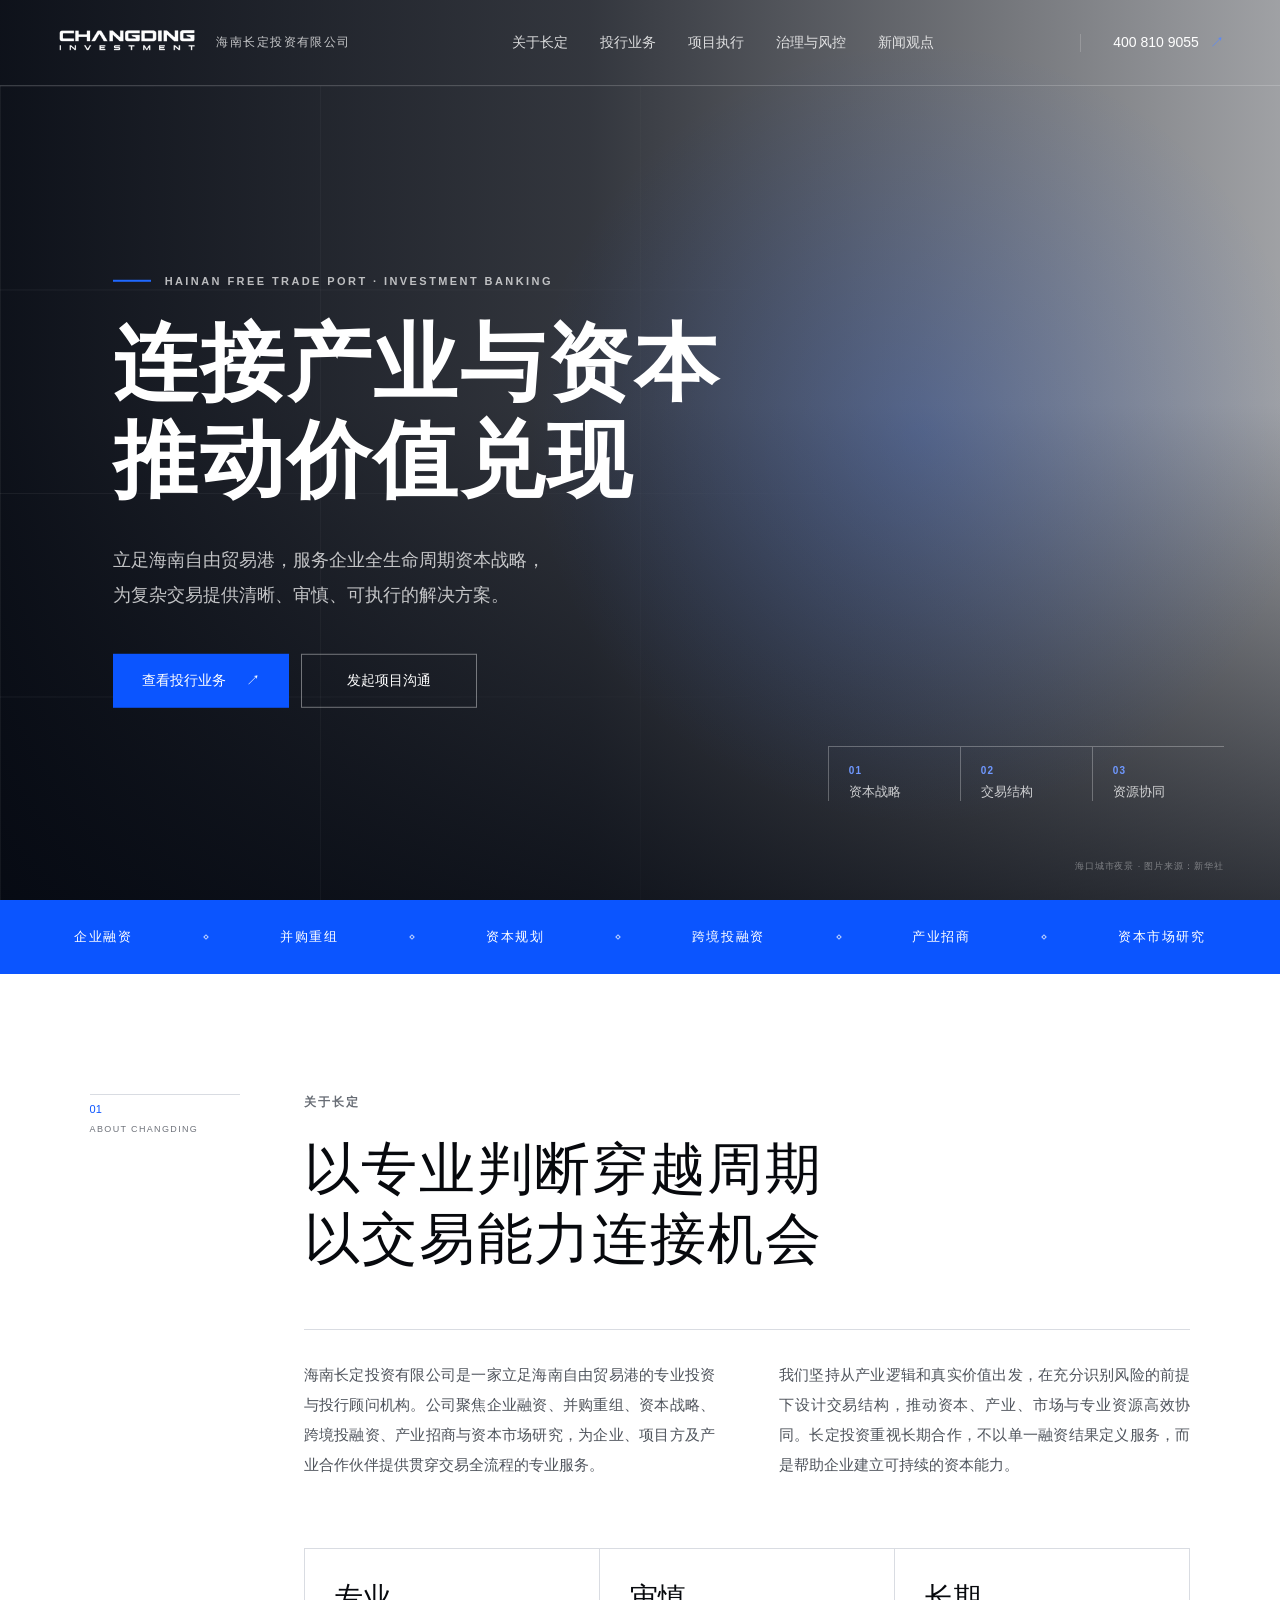
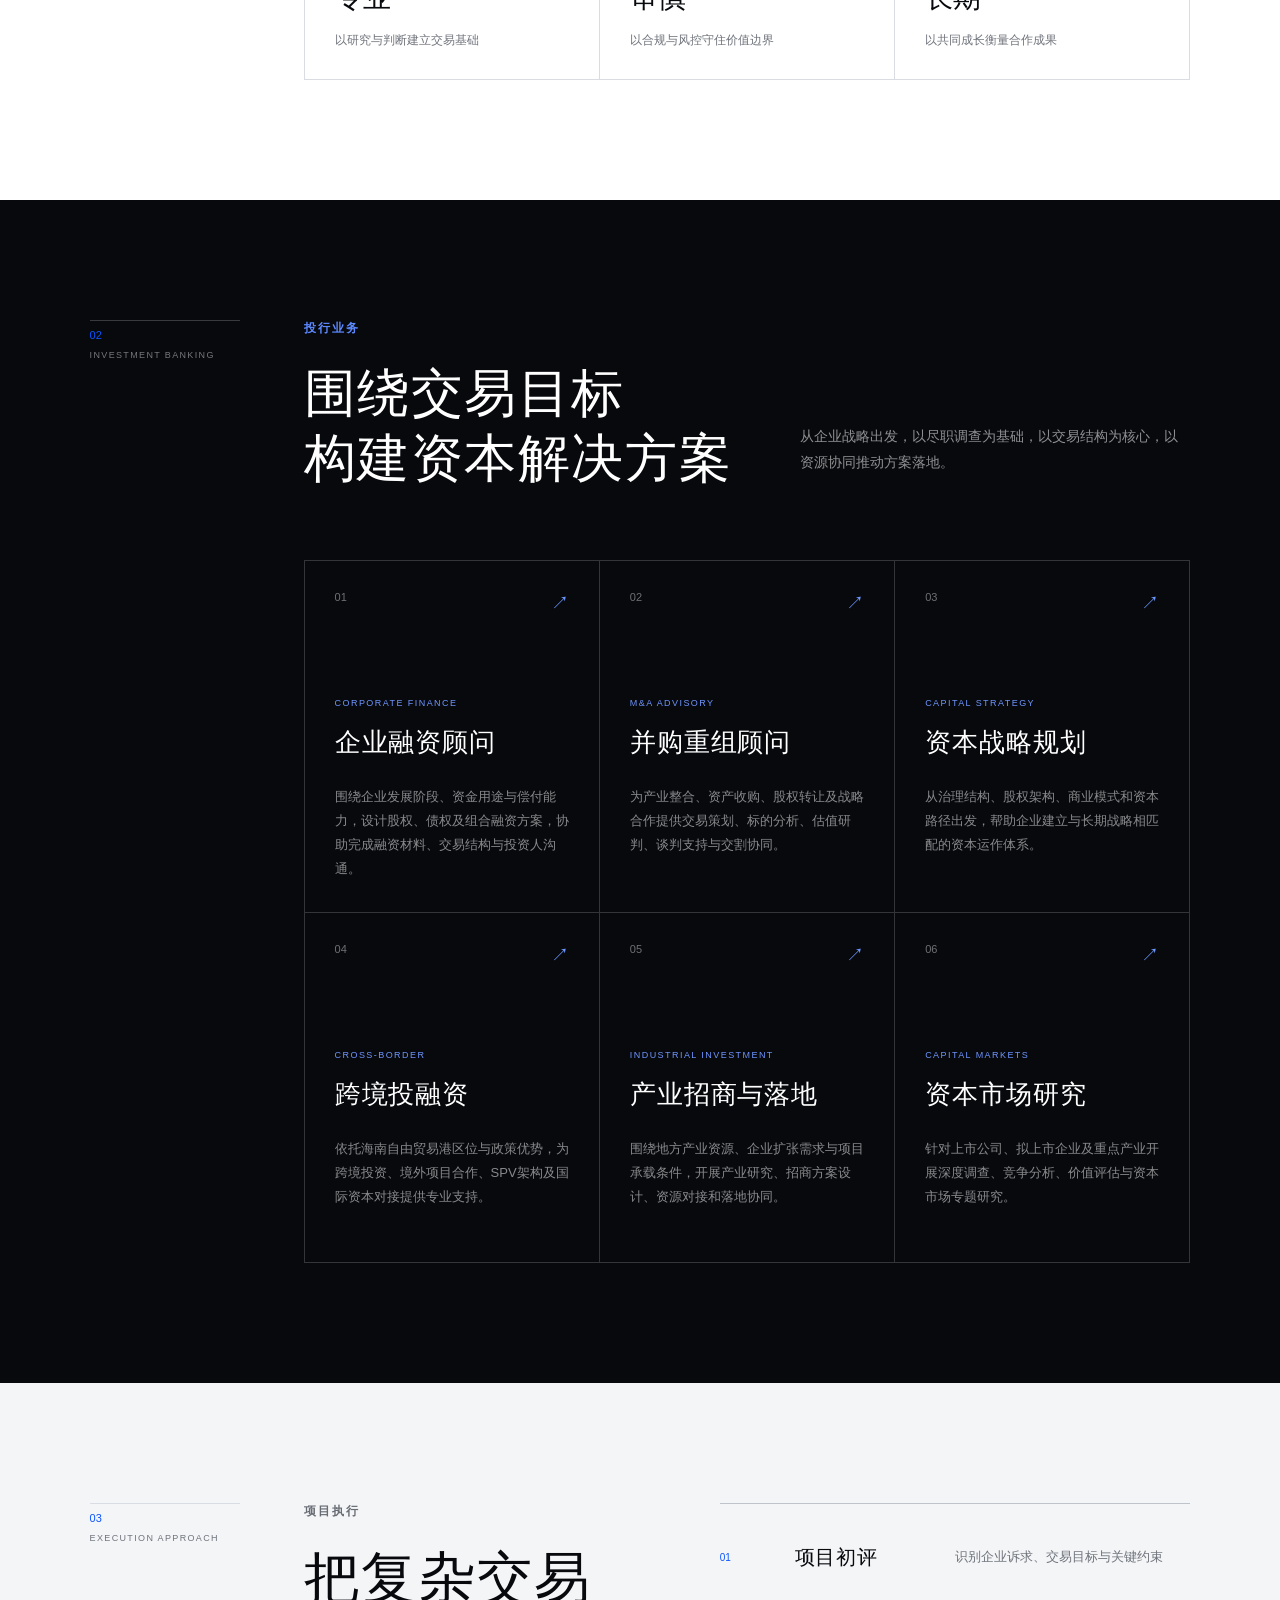
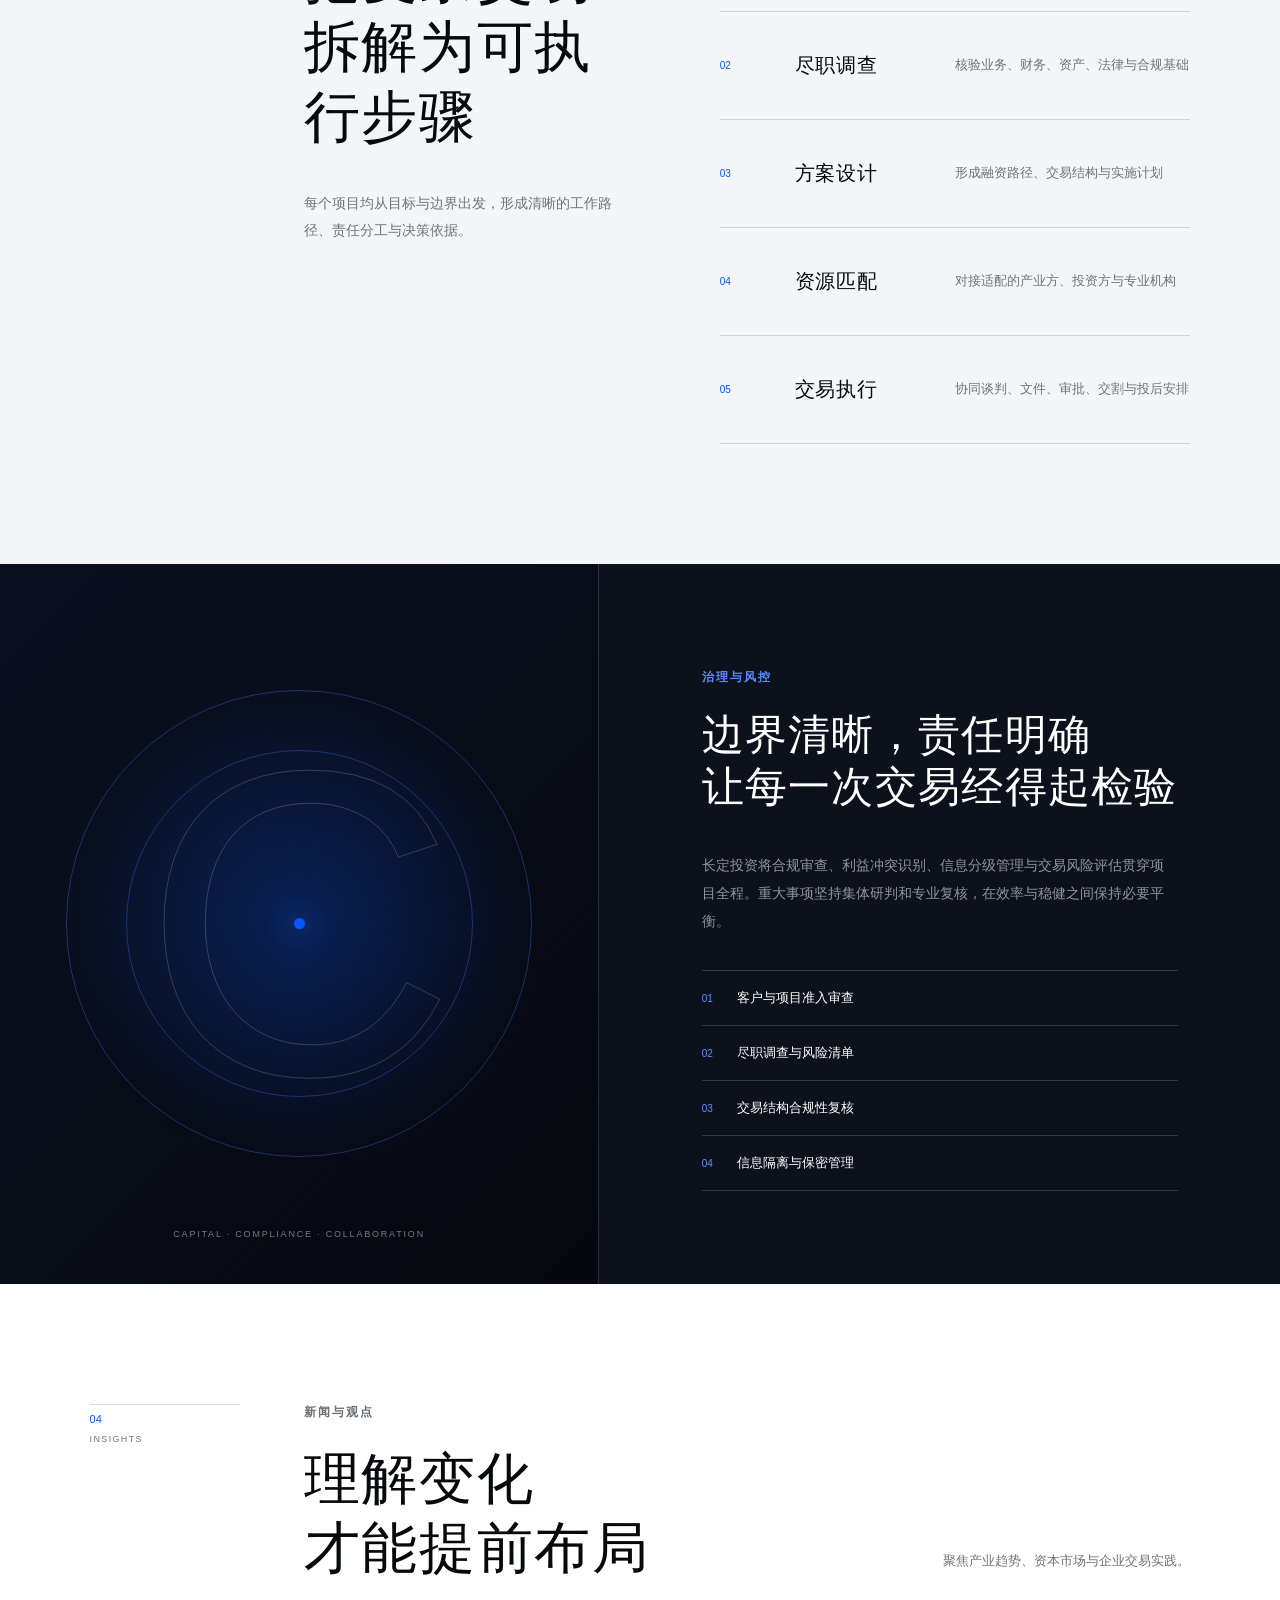
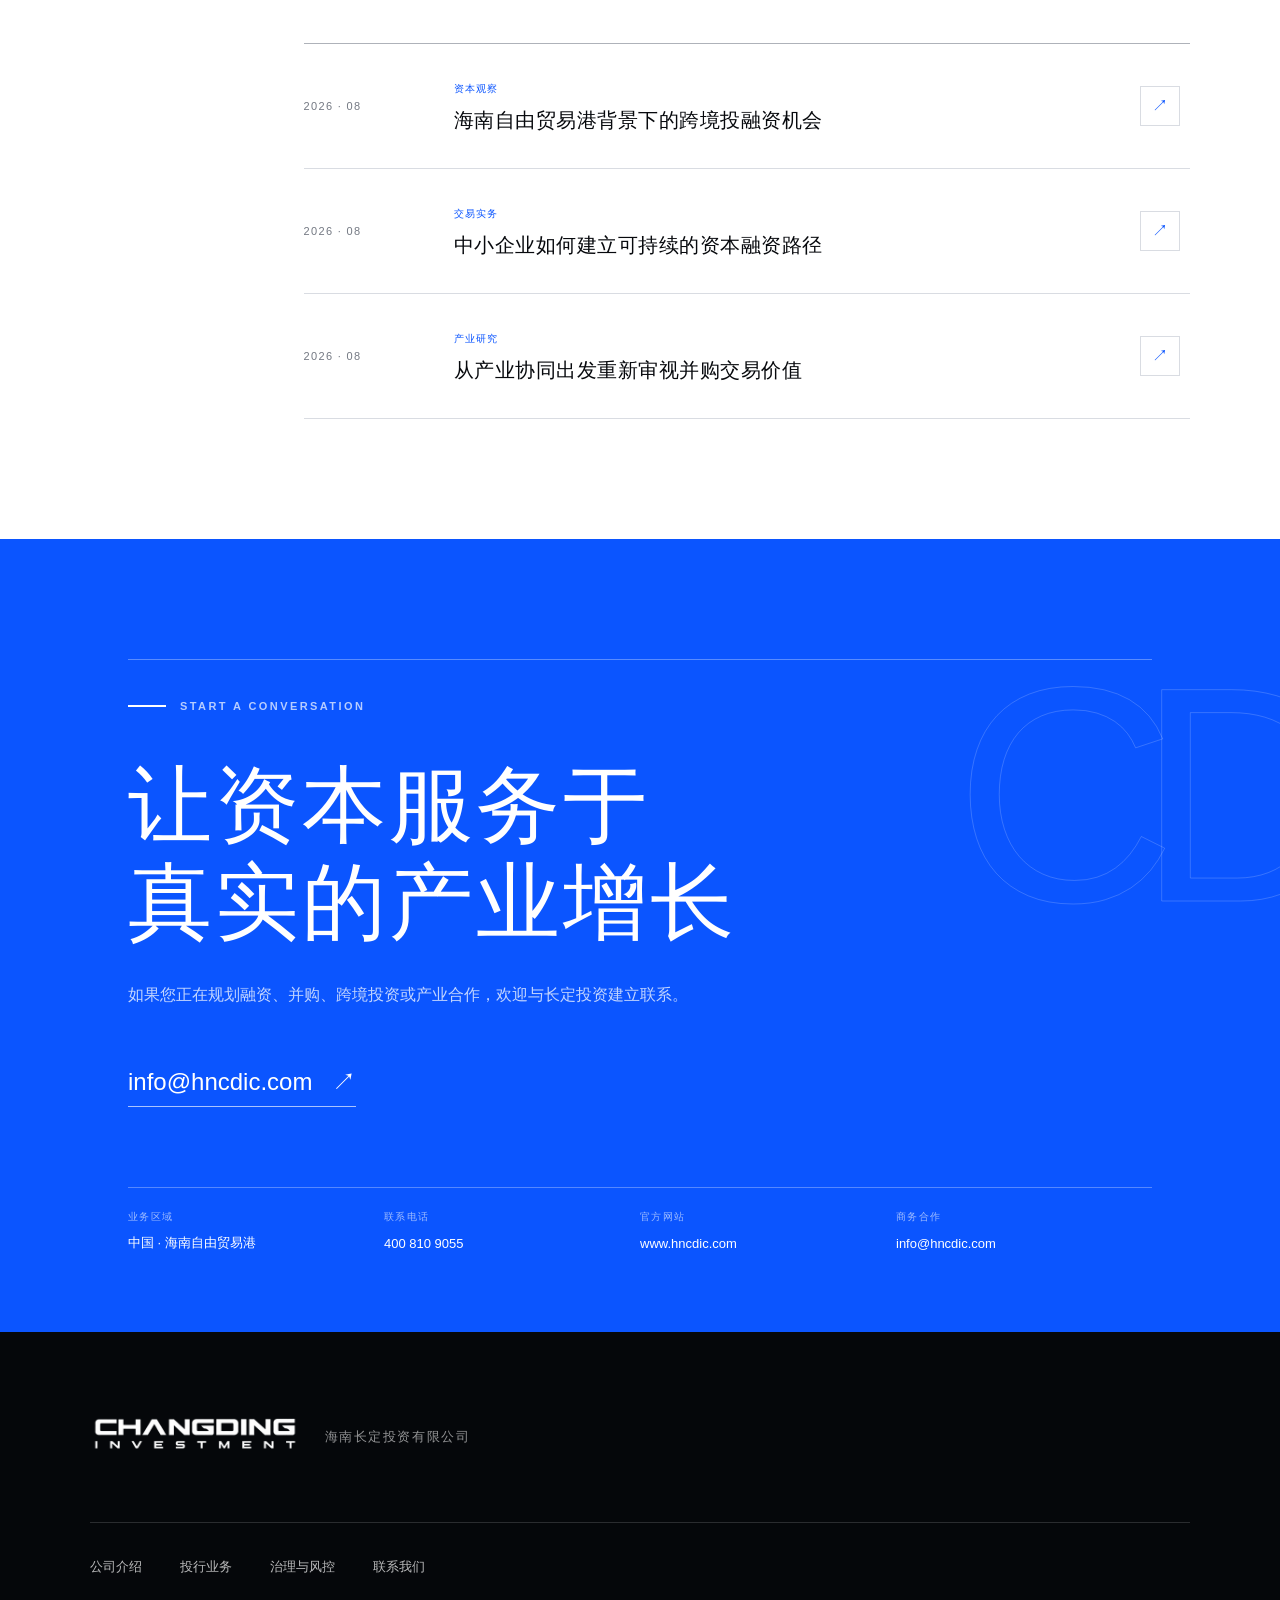
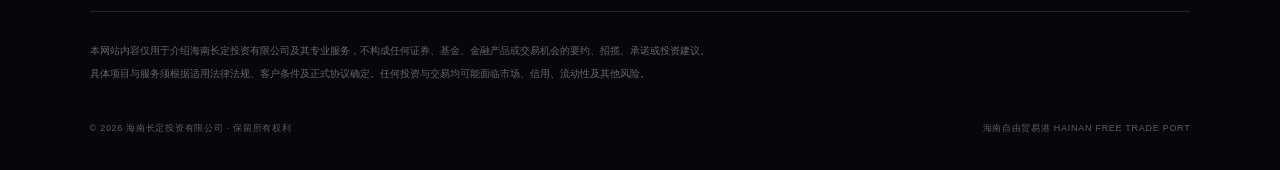
==== index.html @ f6f37aa6 "Add company telephone number" ====
<!doctype html>
<html lang="zh-CN">
<head>
  <meta charset="utf-8">
  <meta name="viewport" content="width=device-width,initial-scale=1">
  <title>海南长定投资有限公司｜投资银行与资本顾问</title>
  <meta name="description" content="海南长定投资有限公司立足海南自由贸易港，提供企业融资、并购重组、资本战略、跨境投融资、产业招商与资本市场研究服务。">
  <meta name="keywords" content="海南长定投资,投资银行,企业融资,并购重组,跨境投融资,海南自由贸易港">
  <link rel="icon" href="favicon.svg" type="image/svg+xml">
  <link rel="stylesheet" href="styles.css?v=20260830-4">
</head>
<body>
<main>
  <header class="site-header">
    <a class="brand" href="#top" aria-label="海南长定投资有限公司首页">
      <img src="changding-logo.png" alt="CHANGDING INVESTMENT">
      <span>海南长定投资有限公司</span>
    </a>
    <nav class="desktop-nav" aria-label="主导航">
      <a href="#about">关于长定</a><a href="#services">投行业务</a><a href="#approach">项目执行</a><a href="#governance">治理与风控</a><a href="#insights">新闻观点</a>
    </nav>
    <a class="header-contact" href="tel:4008109055">400 810 9055 <span>↗</span></a>
    <details class="mobile-menu">
      <summary aria-label="打开导航">菜单</summary>
      <nav><a href="#about">关于长定</a><a href="#services">投行业务</a><a href="#approach">项目执行</a><a href="#governance">治理与风控</a><a href="#insights">新闻观点</a><a href="#contact">联系我们</a></nav>
    </details>
  </header>

  <section class="hero" id="top">
    <div class="hero-grid" aria-hidden="true"></div>
    <div class="hero-content">
      <p class="eyebrow"><span></span> HAINAN FREE TRADE PORT · INVESTMENT BANKING</p>
      <h1>连接产业与资本<br>推动价值兑现</h1>
      <p class="hero-lead">立足海南自由贸易港，服务企业全生命周期资本战略，<br>为复杂交易提供清晰、审慎、可执行的解决方案。</p>
      <div class="hero-actions"><a class="button button-blue" href="#services">查看投行业务 <span>↗</span></a><a class="button button-ghost" href="#contact">发起项目沟通</a></div>
    </div>
    <div class="hero-side"><div><strong>01</strong><span>资本战略</span></div><div><strong>02</strong><span>交易结构</span></div><div><strong>03</strong><span>资源协同</span></div></div>
    <p class="photo-credit">海口城市夜景 · 图片来源：新华社</p>
  </section>

  <div class="ticker" aria-label="核心业务"><div><span>企业融资</span><i></i><span>并购重组</span><i></i><span>资本规划</span><i></i><span>跨境投融资</span><i></i><span>产业招商</span><i></i><span>资本市场研究</span></div></div>

  <section class="section about" id="about">
    <div class="section-label"><span>01</span><p>ABOUT CHANGDING</p></div>
    <div class="about-main">
      <p class="kicker">关于长定</p><h2>以专业判断穿越周期<br>以交易能力连接机会</h2>
      <div class="about-copy">
        <p>海南长定投资有限公司是一家立足海南自由贸易港的专业投资与投行顾问机构。公司聚焦企业融资、并购重组、资本战略、跨境投融资、产业招商与资本市场研究，为企业、项目方及产业合作伙伴提供贯穿交易全流程的专业服务。</p>
        <p>我们坚持从产业逻辑和真实价值出发，在充分识别风险的前提下设计交易结构，推动资本、产业、市场与专业资源高效协同。长定投资重视长期合作，不以单一融资结果定义服务，而是帮助企业建立可持续的资本能力。</p>
      </div>
      <div class="principles"><div><strong>专业</strong><span>以研究与判断建立交易基础</span></div><div><strong>审慎</strong><span>以合规与风控守住价值边界</span></div><div><strong>长期</strong><span>以共同成长衡量合作成果</span></div></div>
    </div>
  </section>

  <section class="section services" id="services">
    <div class="section-label light"><span>02</span><p>INVESTMENT BANKING</p></div>
    <div>
      <div class="services-head"><div><p class="kicker blue">投行业务</p><h2>围绕交易目标<br>构建资本解决方案</h2></div><p>从企业战略出发，以尽职调查为基础，以交易结构为核心，以资源协同推动方案落地。</p></div>
      <div class="service-grid">
        <article><div class="service-top"><span>01</span><i>↗</i></div><p class="service-en">CORPORATE FINANCE</p><h3>企业融资顾问</h3><p>围绕企业发展阶段、资金用途与偿付能力，设计股权、债权及组合融资方案，协助完成融资材料、交易结构与投资人沟通。</p></article>
        <article><div class="service-top"><span>02</span><i>↗</i></div><p class="service-en">M&amp;A ADVISORY</p><h3>并购重组顾问</h3><p>为产业整合、资产收购、股权转让及战略合作提供交易策划、标的分析、估值研判、谈判支持与交割协同。</p></article>
        <article><div class="service-top"><span>03</span><i>↗</i></div><p class="service-en">CAPITAL STRATEGY</p><h3>资本战略规划</h3><p>从治理结构、股权架构、商业模式和资本路径出发，帮助企业建立与长期战略相匹配的资本运作体系。</p></article>
        <article><div class="service-top"><span>04</span><i>↗</i></div><p class="service-en">CROSS-BORDER</p><h3>跨境投融资</h3><p>依托海南自由贸易港区位与政策优势，为跨境投资、境外项目合作、SPV架构及国际资本对接提供专业支持。</p></article>
        <article><div class="service-top"><span>05</span><i>↗</i></div><p class="service-en">INDUSTRIAL INVESTMENT</p><h3>产业招商与落地</h3><p>围绕地方产业资源、企业扩张需求与项目承载条件，开展产业研究、招商方案设计、资源对接和落地协同。</p></article>
        <article><div class="service-top"><span>06</span><i>↗</i></div><p class="service-en">CAPITAL MARKETS</p><h3>资本市场研究</h3><p>针对上市公司、拟上市企业及重点产业开展深度调查、竞争分析、价值评估与资本市场专题研究。</p></article>
      </div>
    </div>
  </section>

  <section class="section approach" id="approach">
    <div class="section-label"><span>03</span><p>EXECUTION APPROACH</p></div>
    <div class="approach-layout">
      <div class="approach-intro"><p class="kicker">项目执行</p><h2>把复杂交易<br>拆解为可执行步骤</h2><p>每个项目均从目标与边界出发，形成清晰的工作路径、责任分工与决策依据。</p></div>
      <div class="process-list">
        <div class="process-item"><span>01</span><h3>项目初评</h3><p>识别企业诉求、交易目标与关键约束</p></div>
        <div class="process-item"><span>02</span><h3>尽职调查</h3><p>核验业务、财务、资产、法律与合规基础</p></div>
        <div class="process-item"><span>03</span><h3>方案设计</h3><p>形成融资路径、交易结构与实施计划</p></div>
        <div class="process-item"><span>04</span><h3>资源匹配</h3><p>对接适配的产业方、投资方与专业机构</p></div>
        <div class="process-item"><span>05</span><h3>交易执行</h3><p>协同谈判、文件、审批、交割与投后安排</p></div>
      </div>
    </div>
  </section>

  <section class="governance" id="governance">
    <div class="governance-visual"><span class="giant-c">C</span><div class="orbit orbit-one"></div><div class="orbit orbit-two"></div><div class="core-dot"></div><p>CAPITAL · COMPLIANCE · COLLABORATION</p></div>
    <div class="governance-copy"><p class="kicker blue">治理与风控</p><h2>边界清晰，责任明确<br>让每一次交易经得起检验</h2><p>长定投资将合规审查、利益冲突识别、信息分级管理与交易风险评估贯穿项目全程。重大事项坚持集体研判和专业复核，在效率与稳健之间保持必要平衡。</p><ul><li><span>01</span>客户与项目准入审查</li><li><span>02</span>尽职调查与风险清单</li><li><span>03</span>交易结构合规性复核</li><li><span>04</span>信息隔离与保密管理</li></ul></div>
  </section>

  <section class="section insights" id="insights">
    <div class="section-label"><span>04</span><p>INSIGHTS</p></div>
    <div><div class="insights-head"><div><p class="kicker">新闻与观点</p><h2>理解变化<br>才能提前布局</h2></div><p>聚焦产业趋势、资本市场与企业交易实践。</p></div>
      <div class="insight-list">
        <article><time>2026 · 08</time><div><span>资本观察</span><h3>海南自由贸易港背景下的跨境投融资机会</h3></div><a href="#contact" aria-label="咨询跨境投融资机会">↗</a></article>
        <article><time>2026 · 08</time><div><span>交易实务</span><h3>中小企业如何建立可持续的资本融资路径</h3></div><a href="#contact" aria-label="咨询企业融资路径">↗</a></article>
        <article><time>2026 · 08</time><div><span>产业研究</span><h3>从产业协同出发重新审视并购交易价值</h3></div><a href="#contact" aria-label="咨询并购交易价值">↗</a></article>
      </div>
    </div>
  </section>

  <section class="contact" id="contact">
    <div class="contact-line"></div><p class="eyebrow"><span></span> START A CONVERSATION</p><h2>让资本服务于<br>真实的产业增长</h2><p>如果您正在规划融资、并购、跨境投资或产业合作，欢迎与长定投资建立联系。</p><a class="contact-email" href="mailto:info@hncdic.com">info@hncdic.com <span>↗</span></a>
    <div class="contact-meta"><div><span>业务区域</span><strong>中国 · 海南自由贸易港</strong></div><div><span>联系电话</span><strong><a href="tel:4008109055">400 810 9055</a></strong></div><div><span>官方网站</span><strong>www.hncdic.com</strong></div><div><span>商务合作</span><strong>info@hncdic.com</strong></div></div>
  </section>

  <footer>
    <div class="footer-brand"><img src="changding-logo.png" alt="CHANGDING INVESTMENT"><p>海南长定投资有限公司</p></div>
    <div class="footer-links"><a href="#about">公司介绍</a><a href="#services">投行业务</a><a href="#governance">治理与风控</a><a href="#contact">联系我们</a></div>
    <div class="legal"><p>本网站内容仅用于介绍海南长定投资有限公司及其专业服务，不构成任何证券、基金、金融产品或交易机会的要约、招揽、承诺或投资建议。</p><p>具体项目与服务须根据适用法律法规、客户条件及正式协议确定。任何投资与交易均可能面临市场、信用、流动性及其他风险。</p></div>
    <div class="copyright"><span>© 2026 海南长定投资有限公司 · 保留所有权利</span><span>海南自由贸易港 HAINAN FREE TRADE PORT</span></div>
  </footer>
</main>
</body>
</html>
---- styles.css ----
:root { --ink:#07090d; --blue:#0b55ff; --blue-bright:#1f68ff; --paper:#f4f5f7; --line:#d9dce2; --muted:#6f737b; }
* { box-sizing:border-box; }
html { scroll-behavior:smooth; }
body { margin:0; background:#fff; color:var(--ink); font-family:Arial,"PingFang SC","Microsoft YaHei",sans-serif; -webkit-font-smoothing:antialiased; }
a { color:inherit; text-decoration:none; }
img { display:block; max-width:100%; }

.site-header { height:86px; display:grid; grid-template-columns:310px 1fr auto; align-items:center; padding:0 4.4vw; border-bottom:1px solid rgba(255,255,255,.18); position:absolute; inset:0 0 auto; z-index:20; color:#fff; }
.brand { display:flex; align-items:center; gap:18px; }
.brand img { width:142px; filter:brightness(0) invert(1); }
.brand span { font-size:12px; letter-spacing:.12em; color:rgba(255,255,255,.75); }
.desktop-nav { display:flex; justify-content:center; gap:clamp(18px,2.5vw,42px); font-size:14px; }
.desktop-nav a { position:relative; color:rgba(255,255,255,.82); transition:color .25s ease; }
.desktop-nav a::after { content:""; height:2px; background:var(--blue-bright); position:absolute; left:0; right:100%; bottom:-10px; transition:right .25s ease; }
.desktop-nav a:hover { color:#fff; }
.desktop-nav a:hover::after { right:0; }
.header-contact { border-left:1px solid rgba(255,255,255,.18); padding-left:32px; font-size:14px; }
.header-contact span { color:#5687ff; margin-left:7px; }
.mobile-menu { display:none; }

.hero { min-height:780px; height:100vh; position:relative; color:#fff; overflow:hidden; background:linear-gradient(90deg,rgba(4,8,17,.96) 0%,rgba(4,8,17,.81) 46%,rgba(4,8,17,.38) 100%),linear-gradient(0deg,rgba(2,5,12,.72),transparent 55%),url("https://english.news.cn/20230408/4bcfdca6cd604be5b32f3b07714904da/202304084bcfdca6cd604be5b32f3b07714904da_20230408a436e69d243740af827068237bef2813.jpg") center/cover; }
.hero::after { content:""; position:absolute; inset:0; background:radial-gradient(circle at 72% 48%,rgba(11,85,255,.2),transparent 38%); pointer-events:none; }
.hero-grid { position:absolute; inset:86px 0 0; background-image:linear-gradient(rgba(255,255,255,.06) 1px,transparent 1px),linear-gradient(90deg,rgba(255,255,255,.055) 1px,transparent 1px); background-size:25% 25%; mask-image:linear-gradient(90deg,#000,transparent 72%); }
.hero-content { position:absolute; left:8.8vw; top:51%; transform:translateY(-44%); z-index:2; max-width:900px; }
.eyebrow { display:flex; align-items:center; gap:14px; font-size:11px; font-weight:700; letter-spacing:.22em; color:rgba(255,255,255,.7); }
.eyebrow span { width:38px; height:2px; background:var(--blue-bright); }
.hero h1 { font-size:clamp(58px,6.6vw,110px); line-height:1.15; letter-spacing:.035em; margin:28px 0 34px; font-weight:600; }
.hero-lead { font-size:18px; line-height:1.9; color:rgba(255,255,255,.74); margin:0; max-width:680px; }
.hero-actions { display:flex; gap:12px; margin-top:42px; }
.button { min-width:176px; height:54px; display:inline-flex; align-items:center; justify-content:center; gap:20px; font-size:14px; transition:transform .25s ease,background .25s ease; }
.button:hover { transform:translateY(-2px); }
.button-blue { background:var(--blue); color:#fff; }
.button-blue:hover { background:var(--blue-bright); }
.button-ghost { border:1px solid rgba(255,255,255,.4); color:#fff; }
.button-ghost:hover { background:rgba(255,255,255,.1); }
.hero-side { position:absolute; z-index:2; right:4.4vw; bottom:11%; display:flex; border-top:1px solid rgba(255,255,255,.28); }
.hero-side div { width:132px; padding:18px 0 0 20px; border-left:1px solid rgba(255,255,255,.28); display:grid; gap:7px; }
.hero-side strong { font-size:10px; color:#6f98ff; letter-spacing:.12em; }
.hero-side span { font-size:13px; color:rgba(255,255,255,.76); }
.photo-credit { position:absolute; bottom:18px; right:4.4vw; z-index:2; font-size:9px; letter-spacing:.1em; color:rgba(255,255,255,.38); }

.ticker { height:74px; overflow:hidden; background:var(--blue); color:#fff; display:flex; align-items:center; }
.ticker div { width:100%; display:flex; align-items:center; justify-content:space-around; white-space:nowrap; padding:0 3vw; }
.ticker span { font-size:13px; letter-spacing:.12em; }
.ticker i { width:4px; height:4px; border:1px solid #fff; transform:rotate(45deg); opacity:.75; }

.section { padding:120px 7vw; display:grid; grid-template-columns:150px 1fr; gap:5vw; }
.section-label { padding-top:8px; border-top:1px solid var(--line); }
.section-label span { display:block; font-size:11px; color:var(--blue); margin-bottom:8px; }
.section-label p { margin:0; font-size:9px; line-height:1.5; letter-spacing:.15em; color:var(--muted); }
.section-label.light { border-color:rgba(255,255,255,.2); }
.section-label.light p { color:rgba(255,255,255,.45); }
.kicker { font-size:12px; font-weight:700; letter-spacing:.18em; color:#686d75; margin:0 0 23px; }
.kicker.blue { color:#5c89ff; }
.about h2,.services h2,.approach h2,.insights h2 { font-size:clamp(40px,4.4vw,72px); letter-spacing:.03em; line-height:1.24; font-weight:500; margin:0; }
.services h2 { font-size:clamp(38px,4.1vw,68px); white-space:nowrap; }
.about-main { max-width:1120px; }
.about-copy { display:grid; grid-template-columns:1fr 1fr; gap:5vw; margin-top:55px; border-top:1px solid var(--line); padding-top:30px; }
.about-copy p { margin:0; font-size:15px; line-height:2; color:#4f545c; text-align:justify; text-justify:inter-ideograph; }
.principles { display:grid; grid-template-columns:repeat(3,1fr); gap:1px; background:var(--line); margin-top:68px; border:1px solid var(--line); }
.principles div { padding:30px; background:#fff; min-height:130px; display:flex; flex-direction:column; justify-content:space-between; }
.principles strong { font-size:28px; font-weight:500; }
.principles span { font-size:12px; color:var(--muted); }

.services { background:var(--ink); color:#fff; }
.services-head { display:flex; align-items:end; justify-content:space-between; gap:40px; margin-bottom:70px; }
.services-head>p { max-width:390px; color:rgba(255,255,255,.55); font-size:14px; line-height:1.9; }
.service-grid { display:grid; grid-template-columns:repeat(3,1fr); border-top:1px solid rgba(255,255,255,.18); border-left:1px solid rgba(255,255,255,.18); }
.service-grid article { min-height:350px; padding:30px; border-right:1px solid rgba(255,255,255,.18); border-bottom:1px solid rgba(255,255,255,.18); transition:background .3s ease; }
.service-grid article:hover { background:var(--blue); }
.service-top { display:flex; justify-content:space-between; color:rgba(255,255,255,.42); font-size:11px; }
.service-top i { font-style:normal; color:#6d96ff; font-size:18px; }
.service-en { font-size:9px!important; letter-spacing:.16em; color:#6f96ff!important; margin-top:80px!important; }
.service-grid h3 { font-size:26px; font-weight:500; line-height:1.42; letter-spacing:.035em; margin:13px 0 24px; }
.service-grid article>p { font-size:13px; color:rgba(255,255,255,.52); line-height:1.85; margin:0; }
.service-grid article:hover p,.service-grid article:hover .service-top,.service-grid article:hover .service-top i { color:rgba(255,255,255,.85)!important; }

.approach { background:var(--paper); }
.approach-layout { display:grid; grid-template-columns:.8fr 1.2fr; gap:8vw; }
.approach-intro>p:last-child { margin-top:38px; max-width:440px; font-size:14px; line-height:1.9; color:var(--muted); }
.process-list { border-top:1px solid #bfc3ca; }
.process-item { display:grid; grid-template-columns:55px 140px 1fr; gap:20px; align-items:center; min-height:108px; border-bottom:1px solid #cfd2d7; }
.process-item span { font-size:10px; color:var(--blue); }
.process-item h3 { font-size:20px; line-height:1.4; letter-spacing:.03em; margin:0; font-weight:500; }
.process-item p { font-size:13px; color:var(--muted); line-height:1.65; margin:0; }

.governance { min-height:720px; display:grid; grid-template-columns:1fr 1fr; background:#0c111c; color:#fff; }
.governance-visual { position:relative; overflow:hidden; display:flex; align-items:center; justify-content:center; background:radial-gradient(circle at center,rgba(11,85,255,.28),transparent 52%),linear-gradient(135deg,#0a1020,#06080e); border-right:1px solid rgba(255,255,255,.14); }
.giant-c { font-size:min(34vw,520px); line-height:.8; font-family:Arial Black,Arial,sans-serif; color:transparent; -webkit-text-stroke:1px rgba(255,255,255,.18); }
.orbit { position:absolute; border:1px solid rgba(73,117,255,.35); border-radius:50%; }
.orbit-one { width:58%; aspect-ratio:1; }
.orbit-two { width:78%; aspect-ratio:1; }
.core-dot { position:absolute; width:11px; height:11px; border-radius:50%; background:var(--blue); box-shadow:0 0 30px #2b70ff; }
.governance-visual p { position:absolute; bottom:36px; letter-spacing:.2em; font-size:9px; color:rgba(255,255,255,.45); }
.governance-copy { padding:8vw 8vw 7vw; display:flex; flex-direction:column; justify-content:center; }
.governance-copy h2 { font-size:clamp(30px,3.3vw,60px); letter-spacing:.03em; line-height:1.24; font-weight:500; white-space:nowrap; margin:0; }
.governance-copy>p:not(.kicker) { color:rgba(255,255,255,.55); font-size:14px; line-height:2; margin:38px 0 35px; }
.governance-copy ul { list-style:none; padding:0; margin:0; border-top:1px solid rgba(255,255,255,.17); }
.governance-copy li { min-height:55px; border-bottom:1px solid rgba(255,255,255,.17); display:flex; align-items:center; gap:24px; font-size:13px; }
.governance-copy li span { color:#6590ff; font-size:10px; }

.insights-head { display:flex; align-items:end; justify-content:space-between; gap:30px; margin-bottom:60px; }
.insights-head>p { font-size:13px; color:var(--muted); }
.insight-list { border-top:1px solid #aeb2b9; }
.insight-list article { min-height:125px; display:grid; grid-template-columns:150px 1fr 50px; align-items:center; border-bottom:1px solid var(--line); transition:background .25s ease,padding .25s ease; }
.insight-list article:hover { background:#f4f6fa; padding:0 20px; }
.insight-list time { font-size:11px; letter-spacing:.12em; color:#737882; }
.insight-list article div span { font-size:10px; color:var(--blue); letter-spacing:.12em; }
.insight-list h3 { margin:10px 0 0; font-size:20px; line-height:1.45; letter-spacing:.025em; font-weight:500; }
.insight-list a { width:40px; height:40px; display:grid; place-items:center; border:1px solid var(--line); color:var(--blue); }

.contact { min-height:730px; padding:120px 10vw 80px; background:var(--blue); color:#fff; position:relative; overflow:hidden; }
.contact::after { content:"CD"; position:absolute; right:-3vw; top:10%; font-family:Arial Black,Arial,sans-serif; font-size:24vw; letter-spacing:-.13em; color:transparent; -webkit-text-stroke:1px rgba(255,255,255,.18); pointer-events:none; }
.contact-line { width:100%; height:1px; background:rgba(255,255,255,.32); margin-bottom:40px; position:relative; z-index:1; }
.contact .eyebrow { position:relative; z-index:1; }
.contact .eyebrow span { background:#fff; }
.contact h2 { position:relative; z-index:1; font-size:clamp(56px,6.6vw,110px); font-weight:500; line-height:1.15; letter-spacing:.035em; margin:45px 0 30px; }
.contact>p:not(.eyebrow) { position:relative; z-index:1; max-width:570px; line-height:1.8; color:rgba(255,255,255,.75); }
.contact-email { position:relative; z-index:1; display:inline-flex; gap:20px; align-items:center; margin-top:40px; font-size:24px; border-bottom:1px solid rgba(255,255,255,.65); padding-bottom:8px; }
.contact-meta { position:relative; z-index:1; display:grid; grid-template-columns:repeat(4,1fr); margin-top:80px; border-top:1px solid rgba(255,255,255,.3); }
.contact-meta div { padding:22px 18px 0 0; display:grid; gap:10px; }
.contact-meta span { font-size:10px; letter-spacing:.14em; color:rgba(255,255,255,.6); }
.contact-meta strong { font-size:13px; font-weight:500; }

footer { background:#05070a; color:#fff; padding:70px 7vw 35px; }
.footer-brand { display:flex; align-items:center; gap:25px; padding-bottom:50px; border-bottom:1px solid rgba(255,255,255,.15); }
.footer-brand img { width:210px; filter:brightness(0) invert(1); }
.footer-brand p { font-size:13px; letter-spacing:.12em; color:rgba(255,255,255,.56); }
.footer-links { display:flex; gap:38px; padding:35px 0; font-size:13px; }
.footer-links a { color:rgba(255,255,255,.72); }
.legal { border-top:1px solid rgba(255,255,255,.12); padding-top:25px; max-width:1100px; }
.legal p { color:rgba(255,255,255,.38); font-size:10px; line-height:1.75; margin:5px 0; }
.copyright { margin-top:40px; display:flex; justify-content:space-between; color:rgba(255,255,255,.34); font-size:9px; letter-spacing:.08em; }

@media (max-width:1100px) {
  .site-header { grid-template-columns:280px 1fr auto; }
  .desktop-nav { gap:18px; }
  .desktop-nav a:nth-last-child(2),.desktop-nav a:nth-last-child(3) { display:none; }
  .section { grid-template-columns:100px 1fr; }
  .service-grid { grid-template-columns:repeat(2,1fr); }
  .approach-layout { grid-template-columns:1fr; gap:60px; }
}

@media (max-width:760px) {
  .site-header { height:72px; padding:0 20px; grid-template-columns:1fr auto; }
  .brand { gap:12px; }
  .brand img { width:128px; }
  .brand span,.desktop-nav,.header-contact { display:none; }
  .mobile-menu { display:block; position:relative; }
  .mobile-menu summary { list-style:none; border:1px solid rgba(255,255,255,.4); padding:9px 13px; font-size:11px; }
  .mobile-menu summary::-webkit-details-marker { display:none; }
  .mobile-menu nav { position:absolute; right:0; top:48px; width:220px; padding:12px; background:#080b11; border:1px solid rgba(255,255,255,.16); display:grid; }
  .mobile-menu nav a { padding:13px 10px; border-bottom:1px solid rgba(255,255,255,.1); font-size:13px; }
  .hero { min-height:700px; height:100svh; background-position:62% center; }
  .hero-grid { inset:72px 0 0; background-size:50% 25%; }
  .hero-content { left:22px; right:22px; top:48%; transform:translateY(-42%); }
  .hero h1 { font-size:clamp(48px,14vw,68px); line-height:1.17; letter-spacing:.025em; margin-top:24px; }
  .hero-lead { font-size:15px; line-height:1.8; }
  .hero-actions { flex-direction:column; width:190px; margin-top:32px; }
  .button { height:50px; }
  .hero-side { left:22px; right:auto; bottom:6%; }
  .hero-side div { width:92px; padding-left:12px; }
  .photo-credit { display:none; }
  .ticker { height:60px; overflow-x:auto; }
  .ticker div { gap:25px; justify-content:flex-start; width:max-content; }
  .section { padding:85px 22px; display:block; }
  .section-label { display:none; }
  .about h2,.services h2,.approach h2,.insights h2 { font-size:42px; line-height:1.3; letter-spacing:.025em; }
  .services h2 { font-size:clamp(31px,10vw,42px); white-space:nowrap; }
  .about-copy { grid-template-columns:1fr; gap:25px; margin-top:40px; }
  .principles { grid-template-columns:1fr; margin-top:45px; }
  .principles div { min-height:105px; }
  .services-head,.insights-head { display:block; }
  .services-head>p,.insights-head>p { margin-top:28px; }
  .service-grid { grid-template-columns:1fr; }
  .service-grid article { min-height:300px; }
  .service-en { margin-top:55px!important; }
  .process-item { grid-template-columns:38px 105px 1fr; gap:10px; }
  .process-item h3 { font-size:17px; }
  .process-item p { font-size:11px; }
  .governance { grid-template-columns:1fr; }
  .governance-visual { min-height:380px; border-right:0; border-bottom:1px solid rgba(255,255,255,.14); }
  .giant-c { font-size:78vw; }
  .governance-copy { padding:80px 22px; }
  .governance-copy h2 { font-size:clamp(30px,8.5vw,40px); line-height:1.3; letter-spacing:.025em; white-space:nowrap; }
  .insight-list article { grid-template-columns:80px 1fr 40px; min-height:135px; }
  .insight-list h3 { font-size:16px; line-height:1.5; }
  .contact { min-height:680px; padding:85px 22px 60px; }
  .contact h2 { font-size:15vw; line-height:1.18; letter-spacing:.025em; }
  .contact-email { font-size:19px; }
  .contact-meta { grid-template-columns:1fr; gap:20px; margin-top:60px; }
  .contact-meta div { border-bottom:1px solid rgba(255,255,255,.18); padding-bottom:16px; }
  footer { padding:60px 22px 28px; }
  .footer-brand { display:block; }
  .footer-brand p { margin-top:18px; }
  .footer-links { flex-wrap:wrap; gap:18px 28px; }
  .copyright { display:grid; gap:12px; }
}

@media (prefers-reduced-motion:reduce) { html { scroll-behavior:auto; } * { transition:none!important; } }
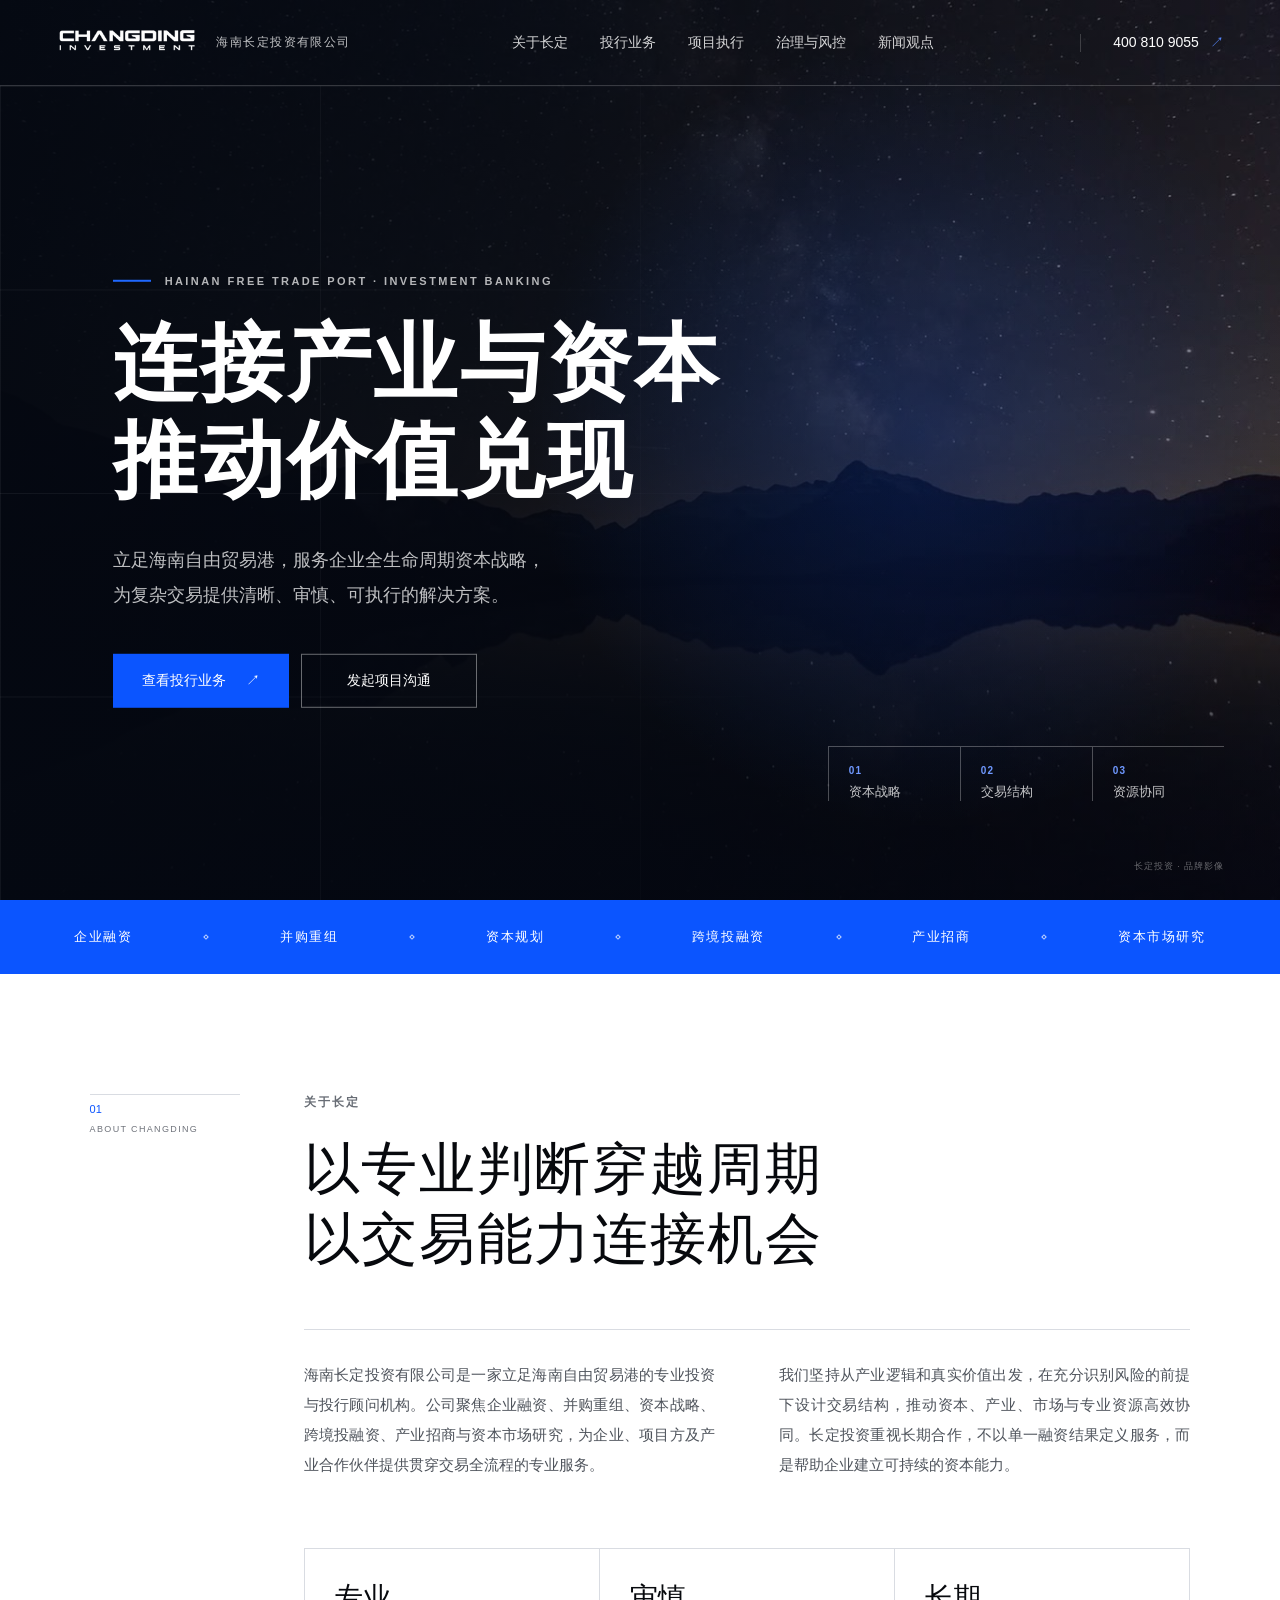
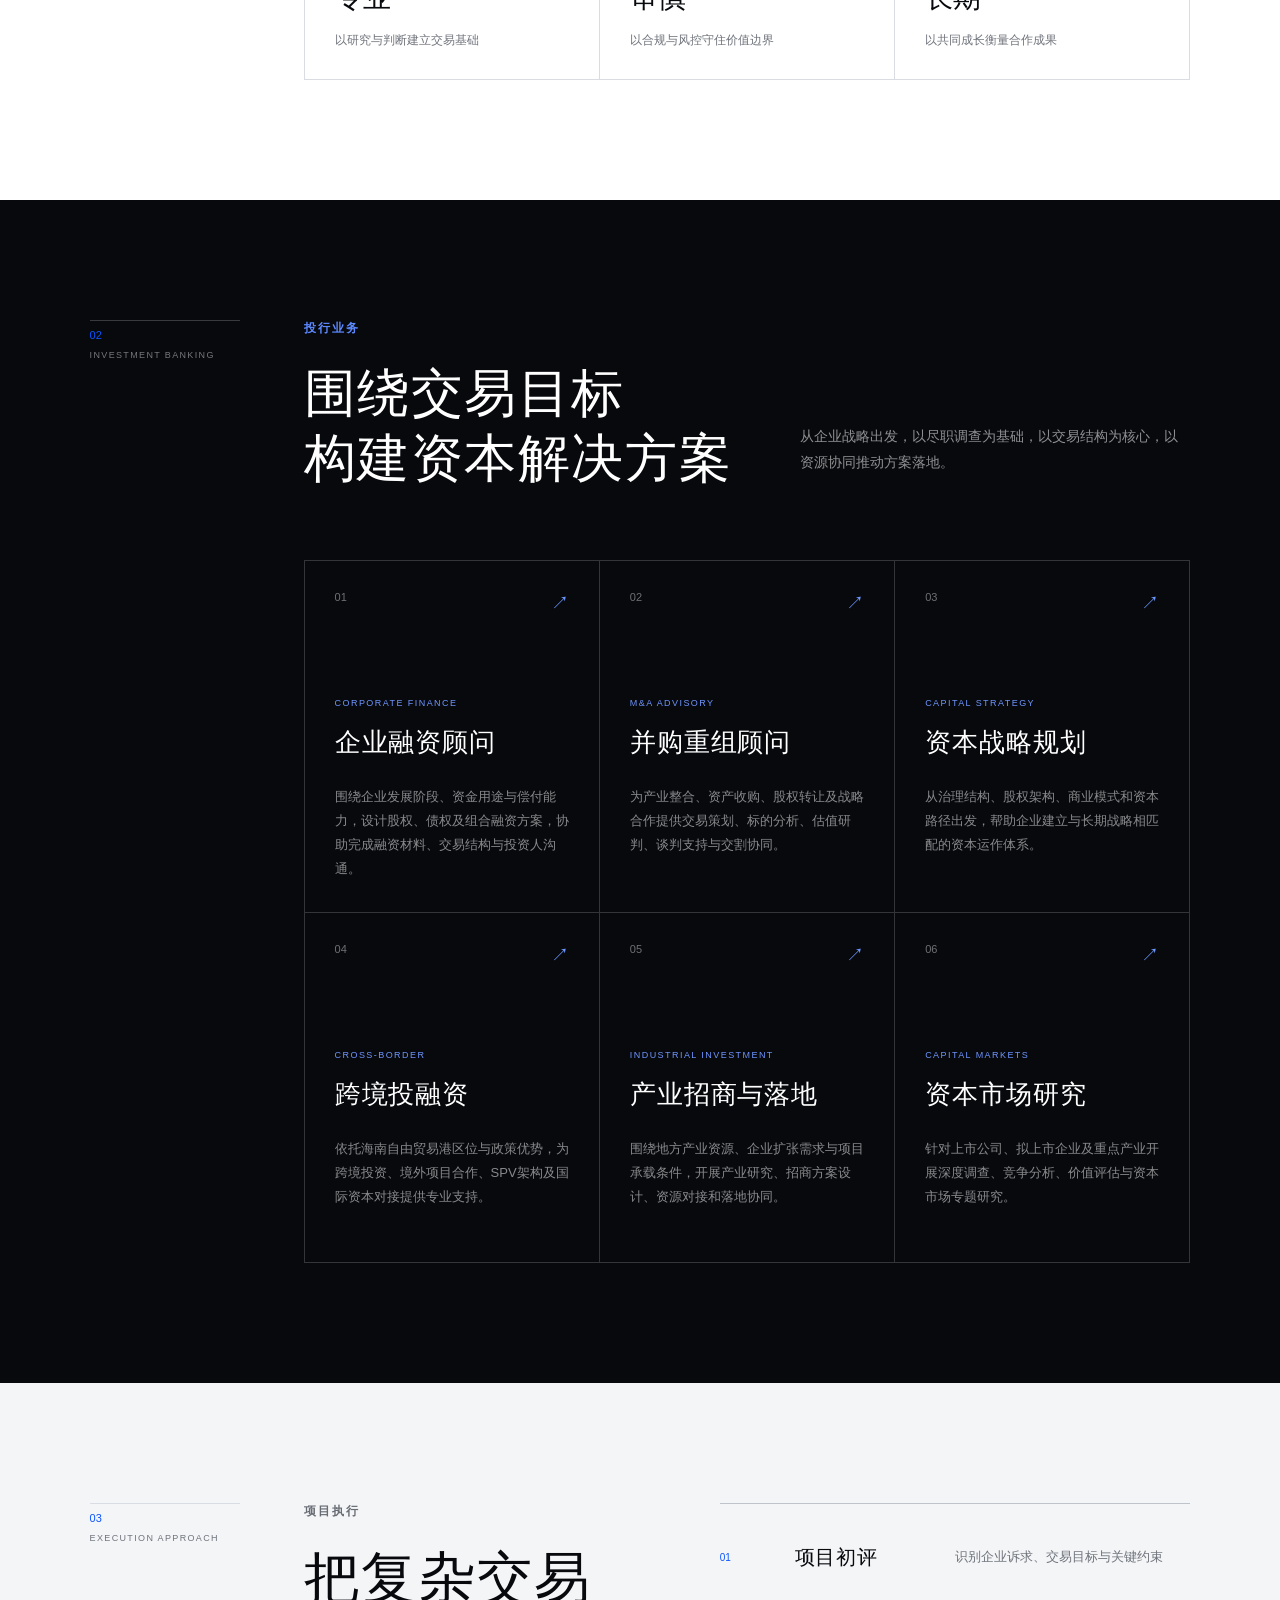
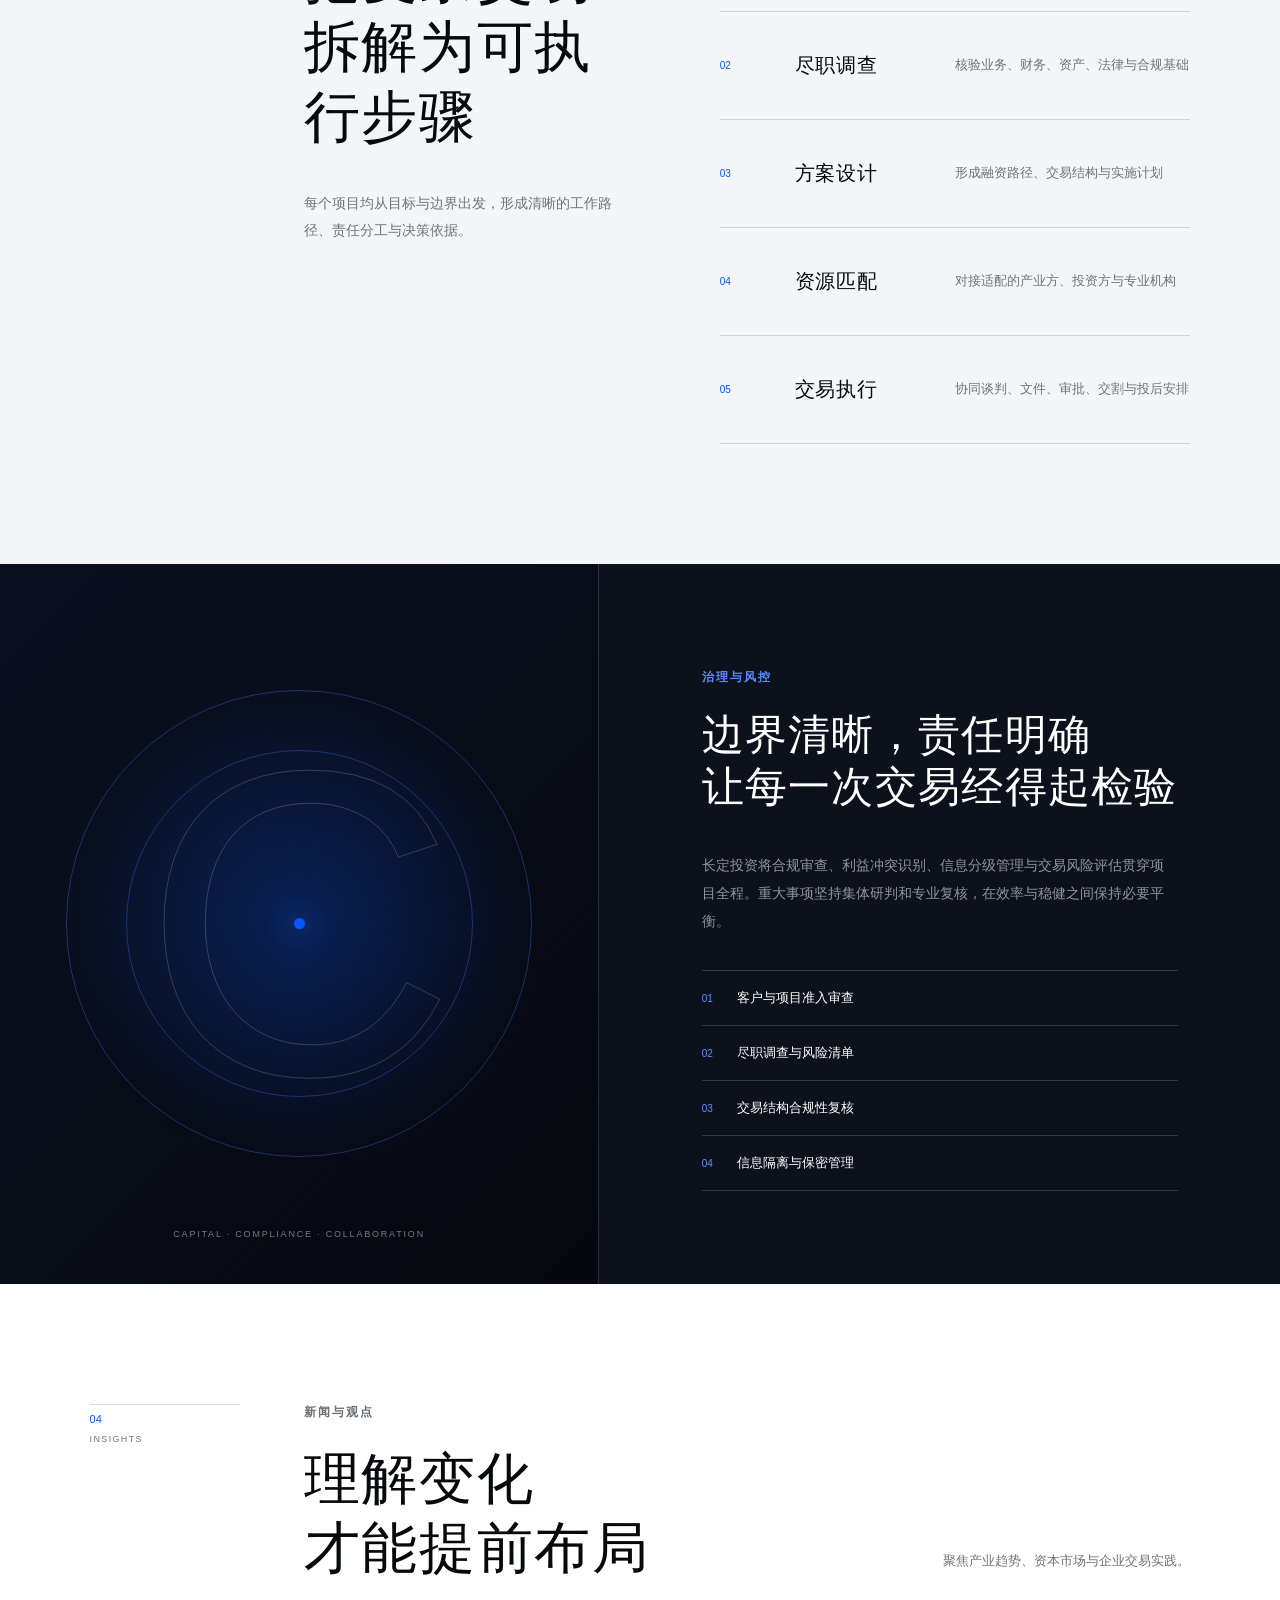
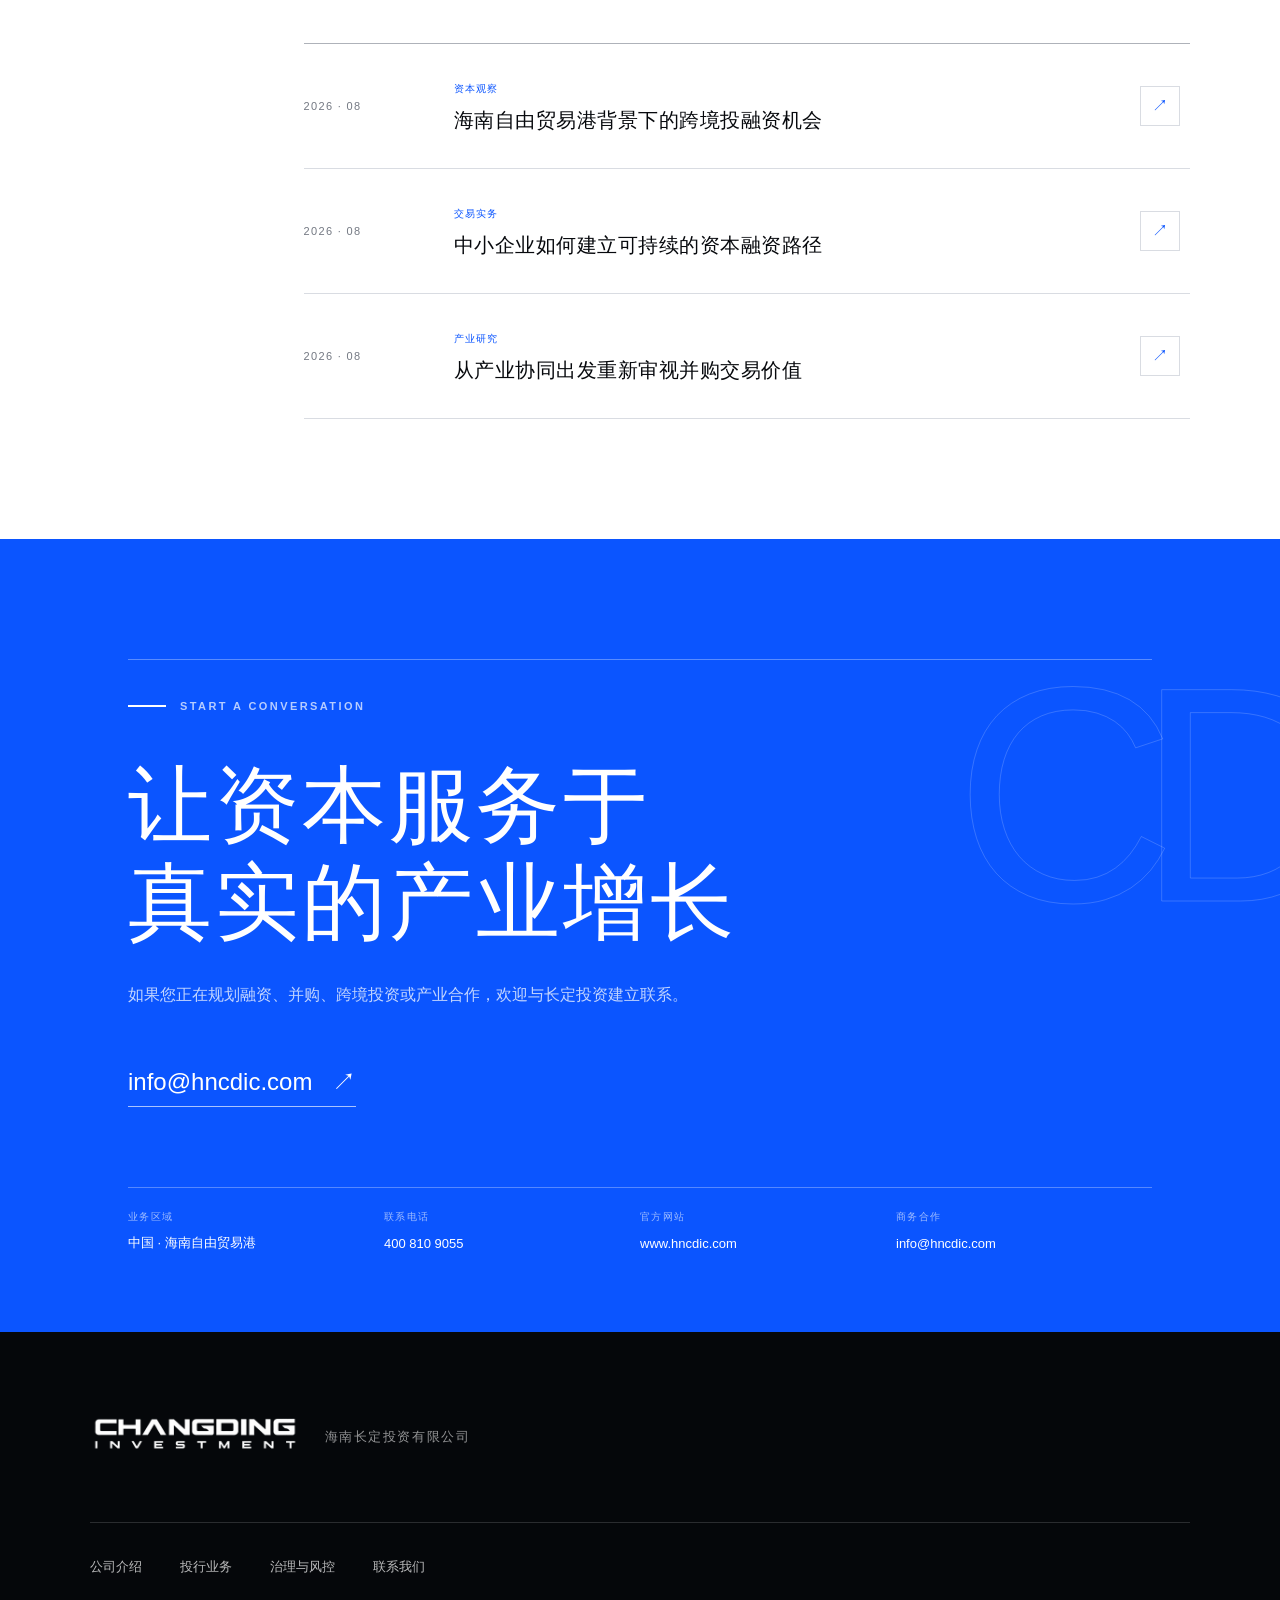
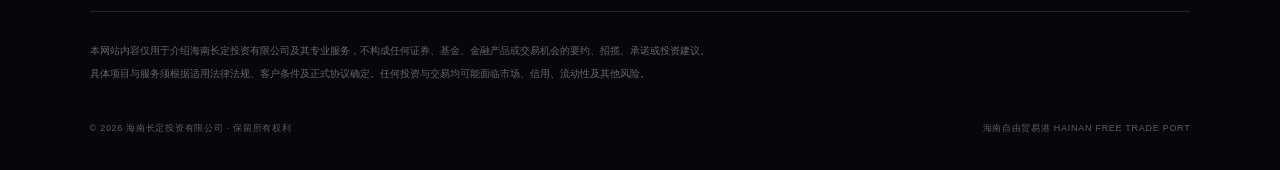
==== commit de4cacba: "Use optimized video as homepage background" ====
--- a/index.html
+++ b/index.html
@@ -7,7 +7,7 @@
   <meta name="description" content="海南长定投资有限公司立足海南自由贸易港，提供企业融资、并购重组、资本战略、跨境投融资、产业招商与资本市场研究服务。">
   <meta name="keywords" content="海南长定投资,投资银行,企业融资,并购重组,跨境投融资,海南自由贸易港">
   <link rel="icon" href="favicon.svg" type="image/svg+xml">
-  <link rel="stylesheet" href="styles.css?v=20260830-4">
+  <link rel="stylesheet" href="styles.css?v=20260830-5">
 </head>
 <body>
 <main>
@@ -27,6 +27,9 @@
   </header>
 
   <section class="hero" id="top">
+    <video class="hero-video" autoplay muted loop playsinline preload="metadata" poster="hero-poster.jpg" aria-hidden="true" disablepictureinpicture>
+      <source src="hero-background.mp4" type="video/mp4">
+    </video>
     <div class="hero-grid" aria-hidden="true"></div>
     <div class="hero-content">
       <p class="eyebrow"><span></span> HAINAN FREE TRADE PORT · INVESTMENT BANKING</p>
@@ -35,7 +38,7 @@
       <div class="hero-actions"><a class="button button-blue" href="#services">查看投行业务 <span>↗</span></a><a class="button button-ghost" href="#contact">发起项目沟通</a></div>
     </div>
     <div class="hero-side"><div><strong>01</strong><span>资本战略</span></div><div><strong>02</strong><span>交易结构</span></div><div><strong>03</strong><span>资源协同</span></div></div>
-    <p class="photo-credit">海口城市夜景 · 图片来源：新华社</p>
+    <p class="photo-credit">长定投资 · 品牌影像</p>
   </section>
 
   <div class="ticker" aria-label="核心业务"><div><span>企业融资</span><i></i><span>并购重组</span><i></i><span>资本规划</span><i></i><span>跨境投融资</span><i></i><span>产业招商</span><i></i><span>资本市场研究</span></div></div>
--- a/styles.css
+++ b/styles.css
@@ -18,10 +18,12 @@
 .header-contact span { color:#5687ff; margin-left:7px; }
 .mobile-menu { display:none; }
 
-.hero { min-height:780px; height:100vh; position:relative; color:#fff; overflow:hidden; background:linear-gradient(90deg,rgba(4,8,17,.96) 0%,rgba(4,8,17,.81) 46%,rgba(4,8,17,.38) 100%),linear-gradient(0deg,rgba(2,5,12,.72),transparent 55%),url("https://english.news.cn/20230408/4bcfdca6cd604be5b32f3b07714904da/202304084bcfdca6cd604be5b32f3b07714904da_20230408a436e69d243740af827068237bef2813.jpg") center/cover; }
-.hero::after { content:""; position:absolute; inset:0; background:radial-gradient(circle at 72% 48%,rgba(11,85,255,.2),transparent 38%); pointer-events:none; }
-.hero-grid { position:absolute; inset:86px 0 0; background-image:linear-gradient(rgba(255,255,255,.06) 1px,transparent 1px),linear-gradient(90deg,rgba(255,255,255,.055) 1px,transparent 1px); background-size:25% 25%; mask-image:linear-gradient(90deg,#000,transparent 72%); }
-.hero-content { position:absolute; left:8.8vw; top:51%; transform:translateY(-44%); z-index:2; max-width:900px; }
+.hero { min-height:780px; height:100vh; position:relative; color:#fff; overflow:hidden; background:#050812 url("hero-poster.jpg") center/cover no-repeat; }
+.hero-video { position:absolute; inset:0; width:100%; height:100%; object-fit:cover; object-position:center; z-index:0; }
+.hero::before { content:""; position:absolute; inset:0; z-index:1; background:linear-gradient(90deg,rgba(4,8,17,.96) 0%,rgba(4,8,17,.81) 46%,rgba(4,8,17,.38) 100%),linear-gradient(0deg,rgba(2,5,12,.72),transparent 55%); pointer-events:none; }
+.hero::after { content:""; position:absolute; inset:0; z-index:1; background:radial-gradient(circle at 72% 48%,rgba(11,85,255,.2),transparent 38%); pointer-events:none; }
+.hero-grid { position:absolute; inset:86px 0 0; z-index:2; background-image:linear-gradient(rgba(255,255,255,.06) 1px,transparent 1px),linear-gradient(90deg,rgba(255,255,255,.055) 1px,transparent 1px); background-size:25% 25%; mask-image:linear-gradient(90deg,#000,transparent 72%); }
+.hero-content { position:absolute; left:8.8vw; top:51%; transform:translateY(-44%); z-index:3; max-width:900px; }
 .eyebrow { display:flex; align-items:center; gap:14px; font-size:11px; font-weight:700; letter-spacing:.22em; color:rgba(255,255,255,.7); }
 .eyebrow span { width:38px; height:2px; background:var(--blue-bright); }
 .hero h1 { font-size:clamp(58px,6.6vw,110px); line-height:1.15; letter-spacing:.035em; margin:28px 0 34px; font-weight:600; }
@@ -33,11 +35,11 @@
 .button-blue:hover { background:var(--blue-bright); }
 .button-ghost { border:1px solid rgba(255,255,255,.4); color:#fff; }
 .button-ghost:hover { background:rgba(255,255,255,.1); }
-.hero-side { position:absolute; z-index:2; right:4.4vw; bottom:11%; display:flex; border-top:1px solid rgba(255,255,255,.28); }
+.hero-side { position:absolute; z-index:3; right:4.4vw; bottom:11%; display:flex; border-top:1px solid rgba(255,255,255,.28); }
 .hero-side div { width:132px; padding:18px 0 0 20px; border-left:1px solid rgba(255,255,255,.28); display:grid; gap:7px; }
 .hero-side strong { font-size:10px; color:#6f98ff; letter-spacing:.12em; }
 .hero-side span { font-size:13px; color:rgba(255,255,255,.76); }
-.photo-credit { position:absolute; bottom:18px; right:4.4vw; z-index:2; font-size:9px; letter-spacing:.1em; color:rgba(255,255,255,.38); }
+.photo-credit { position:absolute; bottom:18px; right:4.4vw; z-index:3; font-size:9px; letter-spacing:.1em; color:rgba(255,255,255,.38); }
 
 .ticker { height:74px; overflow:hidden; background:var(--blue); color:#fff; display:flex; align-items:center; }
 .ticker div { width:100%; display:flex; align-items:center; justify-content:space-around; white-space:nowrap; padding:0 3vw; }
@@ -151,7 +153,8 @@
   .mobile-menu summary::-webkit-details-marker { display:none; }
   .mobile-menu nav { position:absolute; right:0; top:48px; width:220px; padding:12px; background:#080b11; border:1px solid rgba(255,255,255,.16); display:grid; }
   .mobile-menu nav a { padding:13px 10px; border-bottom:1px solid rgba(255,255,255,.1); font-size:13px; }
-  .hero { min-height:700px; height:100svh; background-position:62% center; }
+  .hero { min-height:700px; height:100svh; background-position:center; }
+  .hero-video { object-position:center; }
   .hero-grid { inset:72px 0 0; background-size:50% 25%; }
   .hero-content { left:22px; right:22px; top:48%; transform:translateY(-42%); }
   .hero h1 { font-size:clamp(48px,14vw,68px); line-height:1.17; letter-spacing:.025em; margin-top:24px; }
@@ -197,4 +200,4 @@
   .copyright { display:grid; gap:12px; }
 }
 
-@media (prefers-reduced-motion:reduce) { html { scroll-behavior:auto; } * { transition:none!important; } }
+@media (prefers-reduced-motion:reduce) { html { scroll-behavior:auto; } * { transition:none!important; } .hero-video { display:none; } }
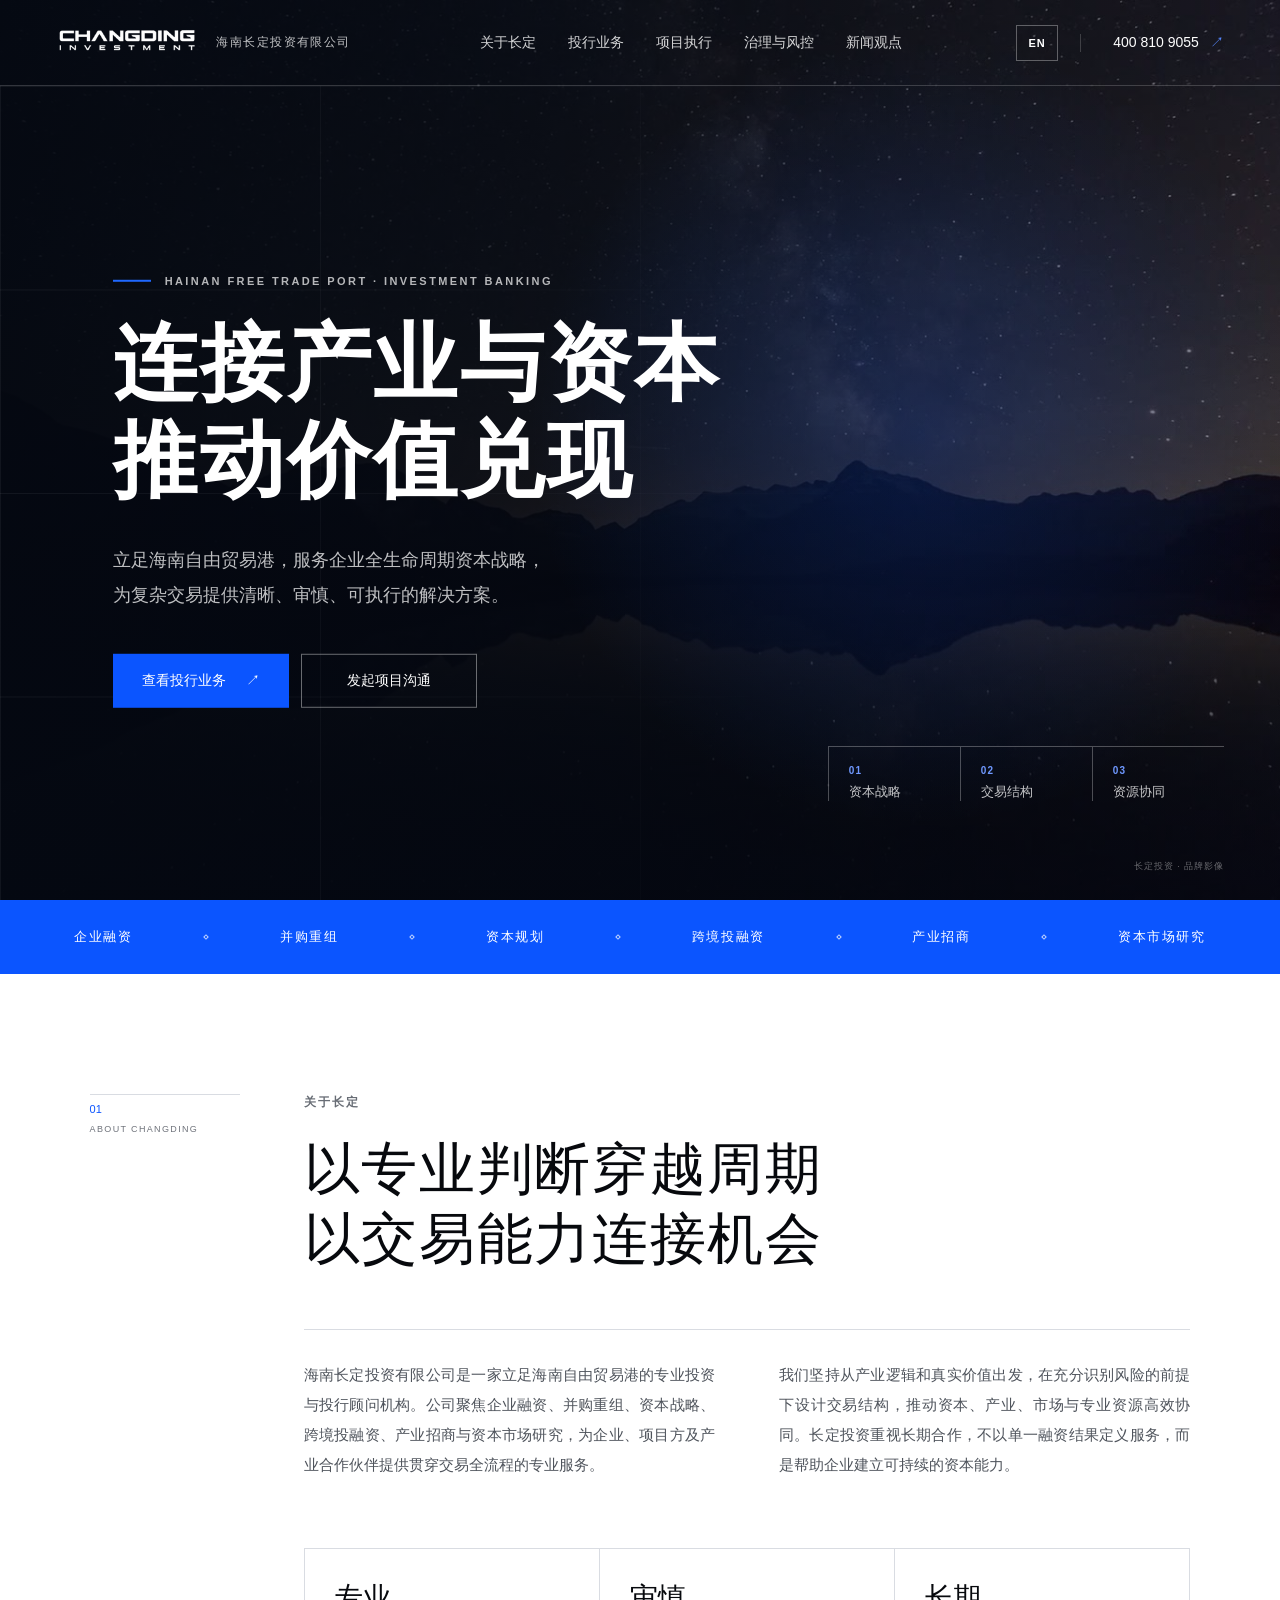
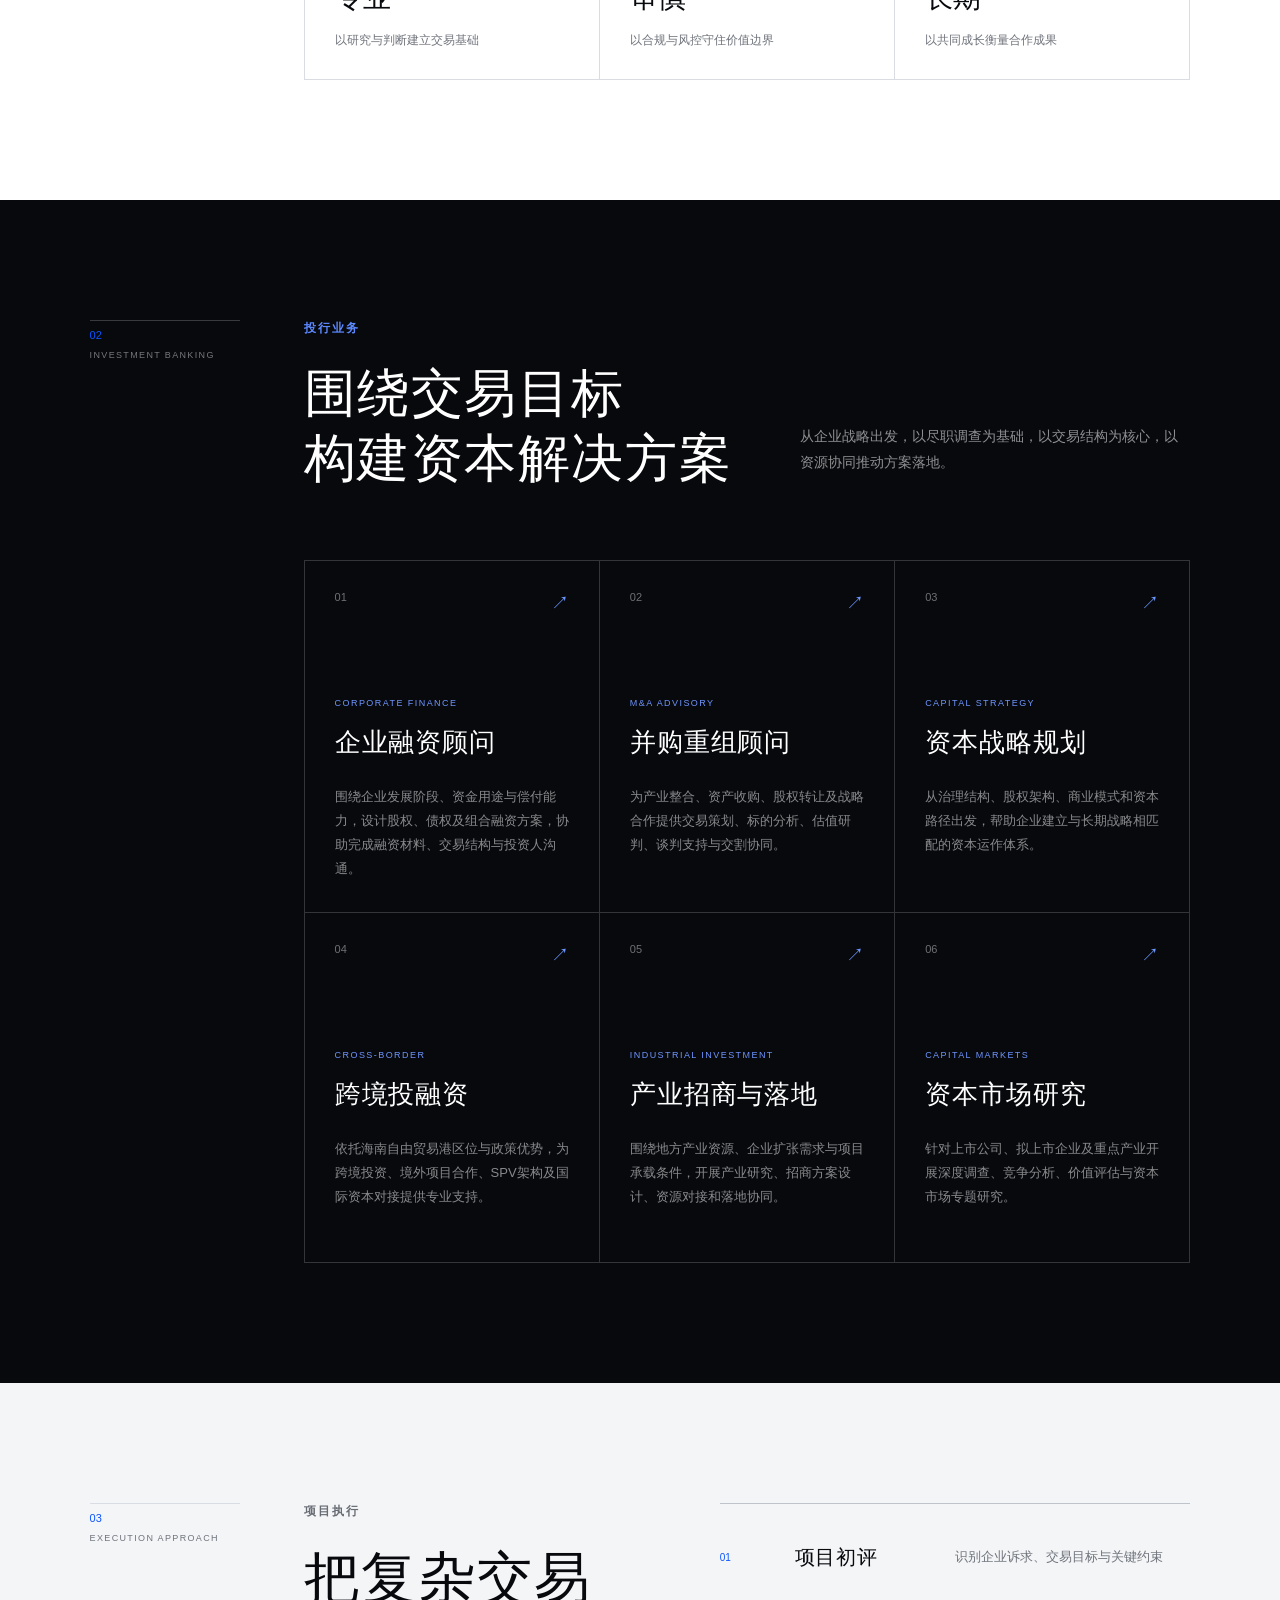
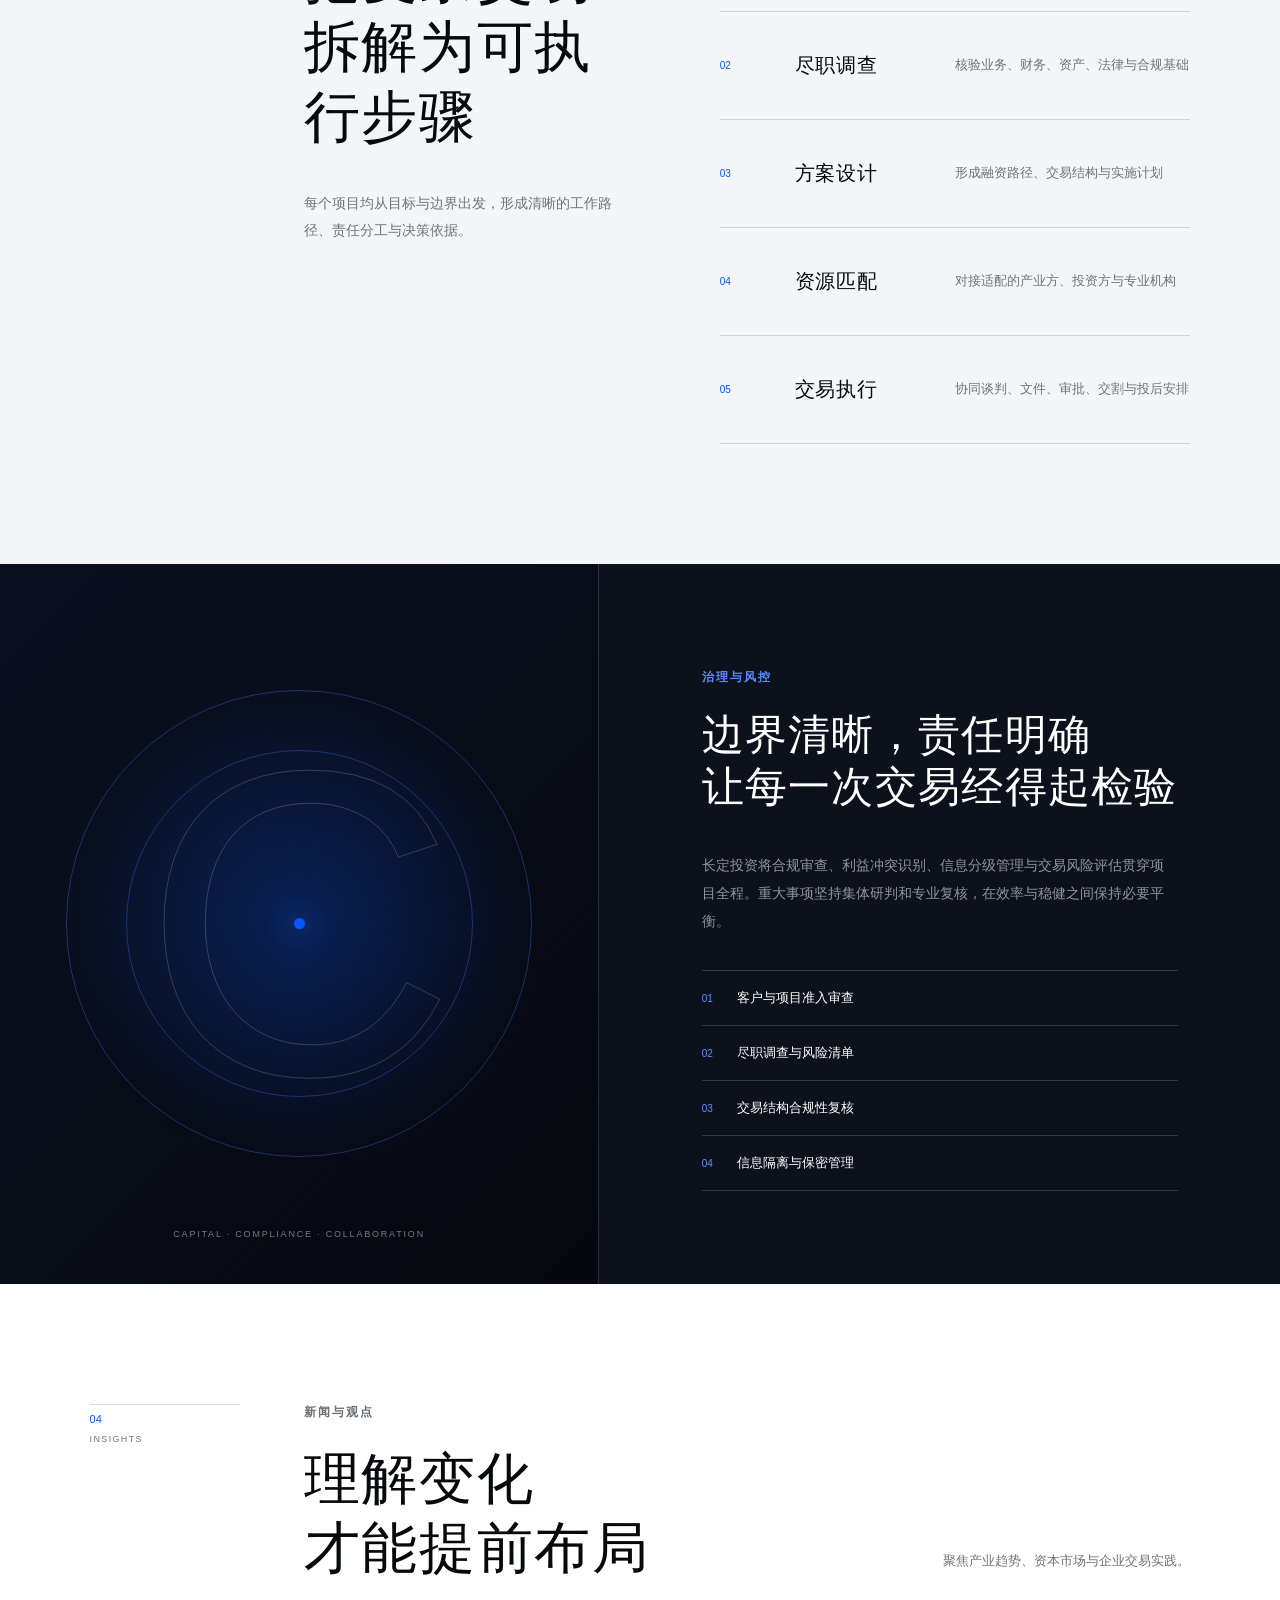
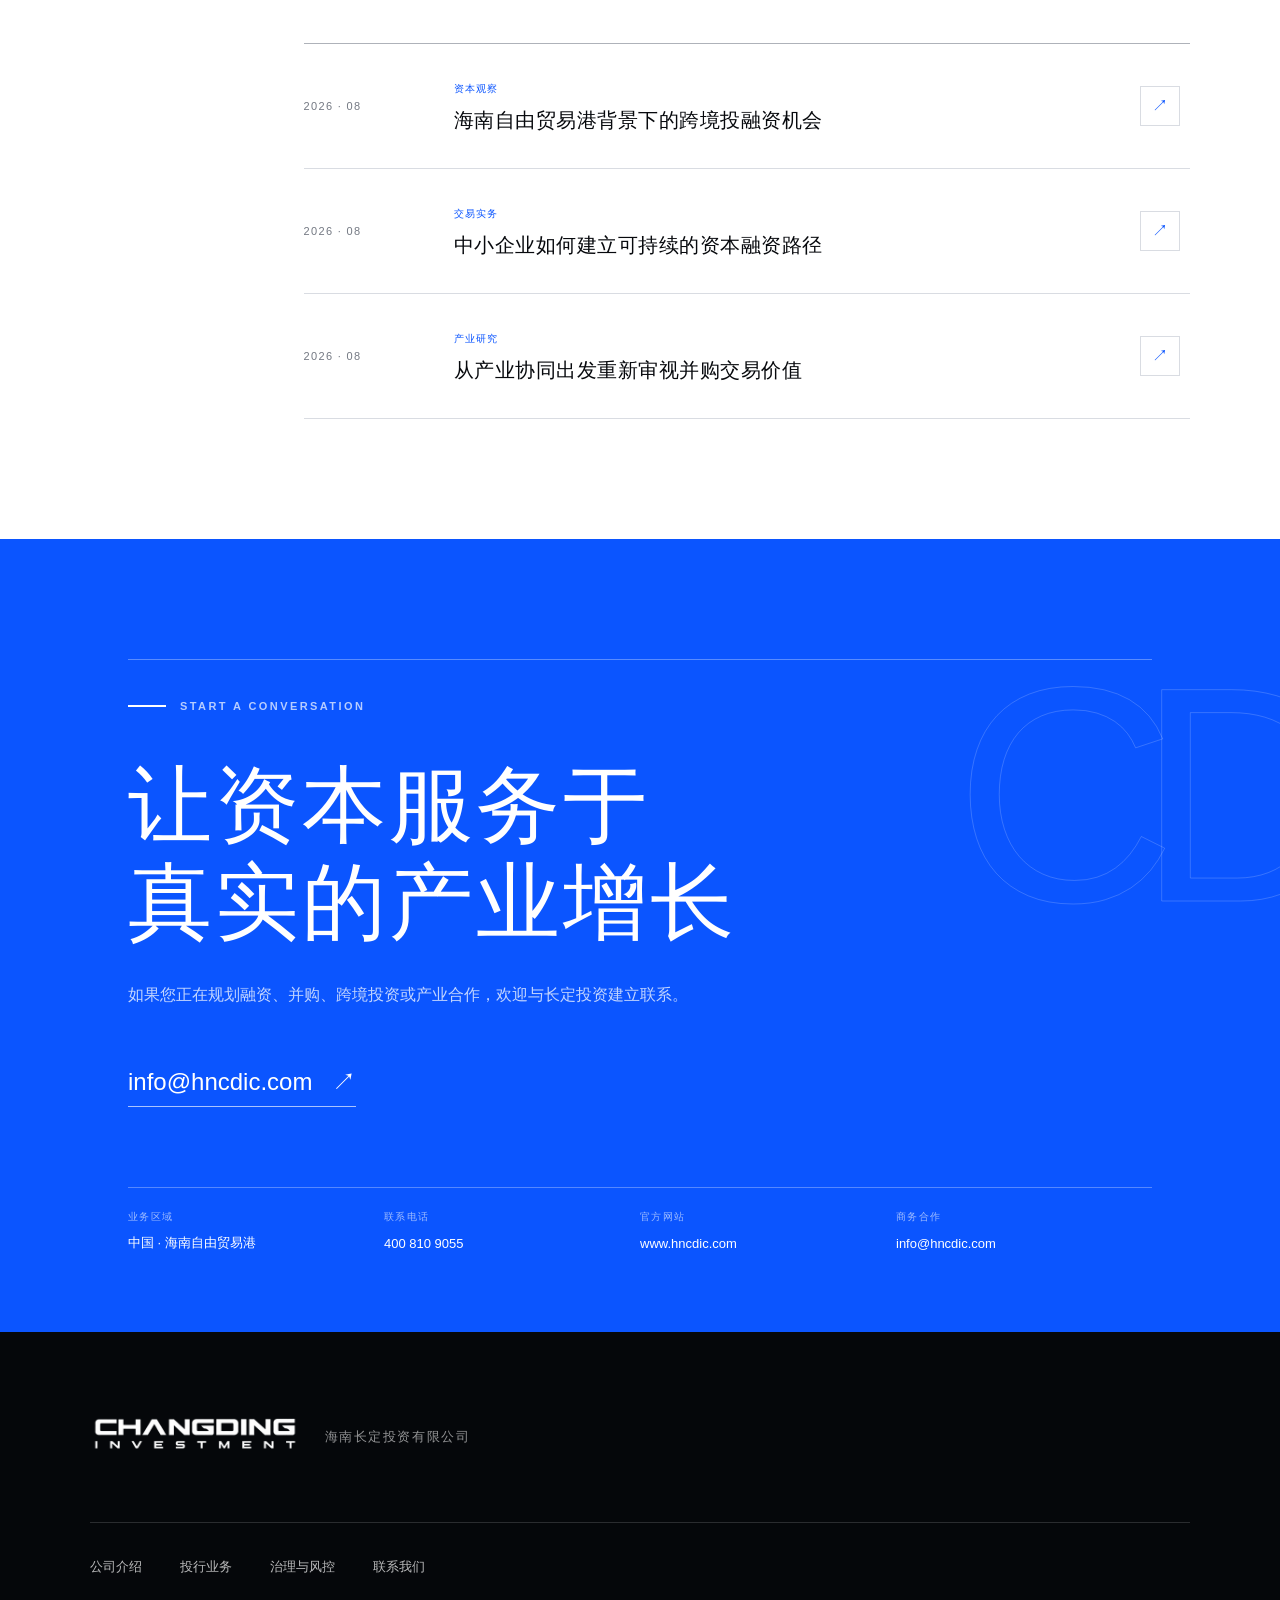
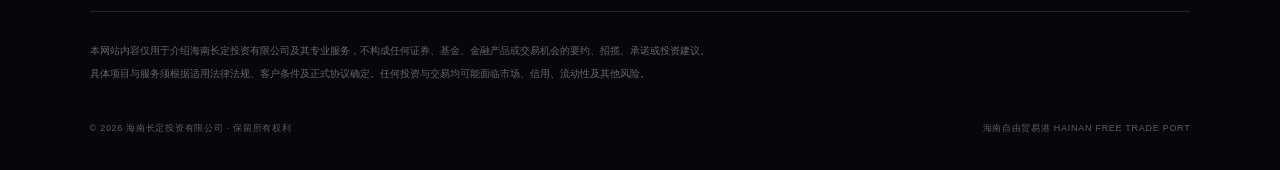
==== commit 19a77b43: "Add English language switch and alternate metadata" ====
--- a/index.html
+++ b/index.html
@@ -6,8 +6,11 @@
   <title>海南长定投资有限公司｜投资银行与资本顾问</title>
   <meta name="description" content="海南长定投资有限公司立足海南自由贸易港，提供企业融资、并购重组、资本战略、跨境投融资、产业招商与资本市场研究服务。">
   <meta name="keywords" content="海南长定投资,投资银行,企业融资,并购重组,跨境投融资,海南自由贸易港">
+  <link rel="alternate" hreflang="zh-CN" href="https://hncdic.com/">
+  <link rel="alternate" hreflang="en" href="https://hncdic.com/en/">
+  <link rel="alternate" hreflang="x-default" href="https://hncdic.com/">
   <link rel="icon" href="favicon.svg" type="image/svg+xml">
-  <link rel="stylesheet" href="styles.css?v=20260830-5">
+  <link rel="stylesheet" href="styles.css?v=20260830-8">
 </head>
 <body>
 <main>
@@ -19,7 +22,10 @@
     <nav class="desktop-nav" aria-label="主导航">
       <a href="#about">关于长定</a><a href="#services">投行业务</a><a href="#approach">项目执行</a><a href="#governance">治理与风控</a><a href="#insights">新闻观点</a>
     </nav>
-    <a class="header-contact" href="tel:4008109055">400 810 9055 <span>↗</span></a>
+    <div class="header-tools">
+      <a class="lang-switch" href="en/" lang="en" aria-label="Switch to English">EN</a>
+      <a class="header-contact" href="tel:4008109055">400 810 9055 <span>↗</span></a>
+    </div>
     <details class="mobile-menu">
       <summary aria-label="打开导航">菜单</summary>
       <nav><a href="#about">关于长定</a><a href="#services">投行业务</a><a href="#approach">项目执行</a><a href="#governance">治理与风控</a><a href="#insights">新闻观点</a><a href="#contact">联系我们</a></nav>
@@ -27,8 +33,8 @@
   </header>
 
   <section class="hero" id="top">
-    <video class="hero-video" autoplay muted loop playsinline preload="metadata" poster="hero-poster.jpg" aria-hidden="true" disablepictureinpicture>
-      <source src="hero-background.mp4" type="video/mp4">
+    <video id="hero-video" class="hero-video" autoplay muted loop playsinline webkit-playsinline preload="auto" poster="hero-poster.jpg?v=2" aria-hidden="true" disablepictureinpicture>
+      <source src="hero-background.mp4?v=2" type="video/mp4">
     </video>
     <div class="hero-grid" aria-hidden="true"></div>
     <div class="hero-content">
@@ -112,5 +118,31 @@
     <div class="copyright"><span>© 2026 海南长定投资有限公司 · 保留所有权利</span><span>海南自由贸易港 HAINAN FREE TRADE PORT</span></div>
   </footer>
 </main>
+<script>
+  (() => {
+    const video = document.getElementById('hero-video');
+    if (!video) return;
+
+    video.muted = true;
+    video.defaultMuted = true;
+    video.playsInline = true;
+
+    const startVideo = () => {
+      const playback = video.play();
+      if (playback && typeof playback.catch === 'function') playback.catch(() => {});
+    };
+
+    if (video.readyState >= 2) startVideo();
+    video.addEventListener('loadeddata', startVideo, { once: true });
+    video.addEventListener('canplay', startVideo, { once: true });
+    window.addEventListener('pageshow', startVideo);
+    document.addEventListener('visibilitychange', () => {
+      if (!document.hidden) startVideo();
+    });
+    ['pointerdown', 'touchstart', 'keydown'].forEach((eventName) => {
+      window.addEventListener(eventName, startVideo, { once: true, passive: true });
+    });
+  })();
+</script>
 </body>
 </html>
--- a/styles.css
+++ b/styles.css
@@ -14,6 +14,9 @@
 .desktop-nav a::after { content:""; height:2px; background:var(--blue-bright); position:absolute; left:0; right:100%; bottom:-10px; transition:right .25s ease; }
 .desktop-nav a:hover { color:#fff; }
 .desktop-nav a:hover::after { right:0; }
+.header-tools { display:flex; align-items:center; gap:22px; }
+.lang-switch { min-width:42px; height:36px; padding:0 10px; display:inline-flex; align-items:center; justify-content:center; border:1px solid rgba(255,255,255,.32); font-size:11px; font-weight:700; letter-spacing:.1em; transition:background .25s ease,border-color .25s ease; }
+.lang-switch:hover { background:rgba(255,255,255,.1); border-color:rgba(255,255,255,.65); }
 .header-contact { border-left:1px solid rgba(255,255,255,.18); padding-left:32px; font-size:14px; }
 .header-contact span { color:#5687ff; margin-left:7px; }
 .mobile-menu { display:none; }
@@ -134,8 +137,18 @@
 .legal p { color:rgba(255,255,255,.38); font-size:10px; line-height:1.75; margin:5px 0; }
 .copyright { margin-top:40px; display:flex; justify-content:space-between; color:rgba(255,255,255,.34); font-size:9px; letter-spacing:.08em; }
 
+.english-page .hero-content { max-width:1050px; }
+.english-page .hero h1 { max-width:1000px; font-size:clamp(52px,5.5vw,88px); line-height:1.08; letter-spacing:-.02em; }
+.english-page .hero-lead { max-width:740px; }
+.english-page .services h2 { white-space:normal; }
+.english-page .governance-copy h2 { white-space:normal; font-size:clamp(30px,3vw,54px); }
+.english-page .service-grid h3 { font-size:23px; }
+.english-page .process-item { grid-template-columns:55px 190px 1fr; }
+.english-page .contact h2 { font-size:clamp(50px,5.7vw,92px); }
+
 @media (max-width:1100px) {
   .site-header { grid-template-columns:280px 1fr auto; }
+  .english-page .brand span { display:none; }
   .desktop-nav { gap:18px; }
   .desktop-nav a:nth-last-child(2),.desktop-nav a:nth-last-child(3) { display:none; }
   .section { grid-template-columns:100px 1fr; }
@@ -144,32 +157,41 @@
 }
 
 @media (max-width:760px) {
-  .site-header { height:72px; padding:0 20px; grid-template-columns:1fr auto; }
+  .site-header { height:72px; padding:0 18px; grid-template-columns:1fr auto auto; gap:10px; }
   .brand { gap:12px; }
-  .brand img { width:128px; }
+  .brand img { width:126px; }
   .brand span,.desktop-nav,.header-contact { display:none; }
+  .header-tools { gap:0; }
+  .lang-switch { min-width:46px; height:44px; padding:0 8px; }
   .mobile-menu { display:block; position:relative; }
-  .mobile-menu summary { list-style:none; border:1px solid rgba(255,255,255,.4); padding:9px 13px; font-size:11px; }
+  .mobile-menu summary { min-width:68px; min-height:44px; list-style:none; border:1px solid rgba(255,255,255,.4); padding:0 13px; display:grid; place-items:center; font-size:12px; cursor:pointer; }
   .mobile-menu summary::-webkit-details-marker { display:none; }
-  .mobile-menu nav { position:absolute; right:0; top:48px; width:220px; padding:12px; background:#080b11; border:1px solid rgba(255,255,255,.16); display:grid; }
-  .mobile-menu nav a { padding:13px 10px; border-bottom:1px solid rgba(255,255,255,.1); font-size:13px; }
-  .hero { min-height:700px; height:100svh; background-position:center; }
+  .mobile-menu nav { position:absolute; z-index:30; right:0; top:50px; width:min(250px,calc(100vw - 36px)); padding:12px; background:#080b11; border:1px solid rgba(255,255,255,.16); box-shadow:0 18px 45px rgba(0,0,0,.45); display:grid; }
+  .mobile-menu nav a { min-height:46px; padding:0 12px; border-bottom:1px solid rgba(255,255,255,.1); display:flex; align-items:center; font-size:13px; }
+  .hero { min-height:0; height:auto; padding:142px 22px 36px; background-position:center; display:flex; flex-direction:column; }
   .hero-video { object-position:center; }
   .hero-grid { inset:72px 0 0; background-size:50% 25%; }
-  .hero-content { left:22px; right:22px; top:48%; transform:translateY(-42%); }
-  .hero h1 { font-size:clamp(48px,14vw,68px); line-height:1.17; letter-spacing:.025em; margin-top:24px; }
-  .hero-lead { font-size:15px; line-height:1.8; }
-  .hero-actions { flex-direction:column; width:190px; margin-top:32px; }
-  .button { height:50px; }
-  .hero-side { left:22px; right:auto; bottom:6%; }
-  .hero-side div { width:92px; padding-left:12px; }
+  .hero-content { position:relative; left:auto; right:auto; top:auto; transform:none; width:100%; max-width:none; }
+  .hero .eyebrow { max-width:320px; align-items:flex-start; font-size:10px; line-height:1.7; letter-spacing:.18em; }
+  .hero .eyebrow span { flex:0 0 30px; margin-top:8px; }
+  .hero h1 { font-size:clamp(40px,11.5vw,48px); line-height:1.16; letter-spacing:.015em; margin:28px 0 24px; }
+  .hero-lead { max-width:100%; font-size:15px; line-height:1.85; }
+  .hero-lead br { display:none; }
+  .hero-actions { flex-direction:column; width:100%; margin-top:30px; gap:10px; }
+  .hero-actions .button { width:100%; min-width:0; }
+  .button { height:52px; }
+  .hero-side { position:relative; left:auto; right:auto; bottom:auto; width:100%; margin-top:36px; display:grid; grid-template-columns:repeat(3,1fr); }
+  .hero-side div { width:auto; min-width:0; min-height:64px; padding:14px 6px 0 10px; }
+  .hero-side span { font-size:12px; white-space:nowrap; }
   .photo-credit { display:none; }
-  .ticker { height:60px; overflow-x:auto; }
-  .ticker div { gap:25px; justify-content:flex-start; width:max-content; }
-  .section { padding:85px 22px; display:block; }
+  .ticker { height:auto; min-height:104px; padding:18px 22px; overflow:hidden; }
+  .ticker div { width:100%; padding:0; display:grid; grid-template-columns:repeat(2,minmax(0,1fr)); gap:14px 20px; }
+  .ticker i { display:none; }
+  .ticker span { font-size:12px; letter-spacing:.08em; }
+  .section { padding:72px 22px; display:block; }
   .section-label { display:none; }
-  .about h2,.services h2,.approach h2,.insights h2 { font-size:42px; line-height:1.3; letter-spacing:.025em; }
-  .services h2 { font-size:clamp(31px,10vw,42px); white-space:nowrap; }
+  .about h2,.services h2,.approach h2,.insights h2 { font-size:clamp(32px,9.5vw,40px); line-height:1.28; letter-spacing:.02em; }
+  .services h2 { white-space:normal; }
   .about-copy { grid-template-columns:1fr; gap:25px; margin-top:40px; }
   .principles { grid-template-columns:1fr; margin-top:45px; }
   .principles div { min-height:105px; }
@@ -184,12 +206,12 @@
   .governance { grid-template-columns:1fr; }
   .governance-visual { min-height:380px; border-right:0; border-bottom:1px solid rgba(255,255,255,.14); }
   .giant-c { font-size:78vw; }
-  .governance-copy { padding:80px 22px; }
-  .governance-copy h2 { font-size:clamp(30px,8.5vw,40px); line-height:1.3; letter-spacing:.025em; white-space:nowrap; }
+  .governance-copy { padding:72px 22px; }
+  .governance-copy h2 { font-size:clamp(30px,8.5vw,38px); line-height:1.3; letter-spacing:.02em; white-space:normal; }
   .insight-list article { grid-template-columns:80px 1fr 40px; min-height:135px; }
   .insight-list h3 { font-size:16px; line-height:1.5; }
-  .contact { min-height:680px; padding:85px 22px 60px; }
-  .contact h2 { font-size:15vw; line-height:1.18; letter-spacing:.025em; }
+  .contact { min-height:0; padding:72px 22px 60px; }
+  .contact h2 { font-size:clamp(42px,12vw,54px); line-height:1.18; letter-spacing:.02em; }
   .contact-email { font-size:19px; }
   .contact-meta { grid-template-columns:1fr; gap:20px; margin-top:60px; }
   .contact-meta div { border-bottom:1px solid rgba(255,255,255,.18); padding-bottom:16px; }
@@ -198,6 +220,22 @@
   .footer-brand p { margin-top:18px; }
   .footer-links { flex-wrap:wrap; gap:18px 28px; }
   .copyright { display:grid; gap:12px; }
+  .english-page .hero h1 { font-size:clamp(36px,10.8vw,46px); line-height:1.08; letter-spacing:-.02em; }
+  .english-page .hero-lead { font-size:14px; line-height:1.75; }
+  .english-page .hero-side span { white-space:normal; line-height:1.35; }
+  .english-page .ticker span { line-height:1.4; }
+  .english-page .about h2,.english-page .services h2,.english-page .approach h2,.english-page .insights h2 { font-size:clamp(30px,8.8vw,38px); }
+  .english-page .process-item { grid-template-columns:34px 115px 1fr; gap:8px; }
+  .english-page .process-item h3 { font-size:15px; }
+  .english-page .governance-copy h2 { font-size:clamp(29px,8vw,36px); }
+  .english-page .contact h2 { font-size:clamp(39px,11vw,50px); }
 }
 
-@media (prefers-reduced-motion:reduce) { html { scroll-behavior:auto; } * { transition:none!important; } .hero-video { display:none; } }
+@media (max-width:380px) {
+  .hero { padding-left:18px; padding-right:18px; }
+  .hero h1 { font-size:40px; }
+  .hero-side div { padding-left:8px; }
+  .hero-side span { font-size:11px; }
+}
+
+@media (prefers-reduced-motion:reduce) { html { scroll-behavior:auto; } * { transition:none!important; } }
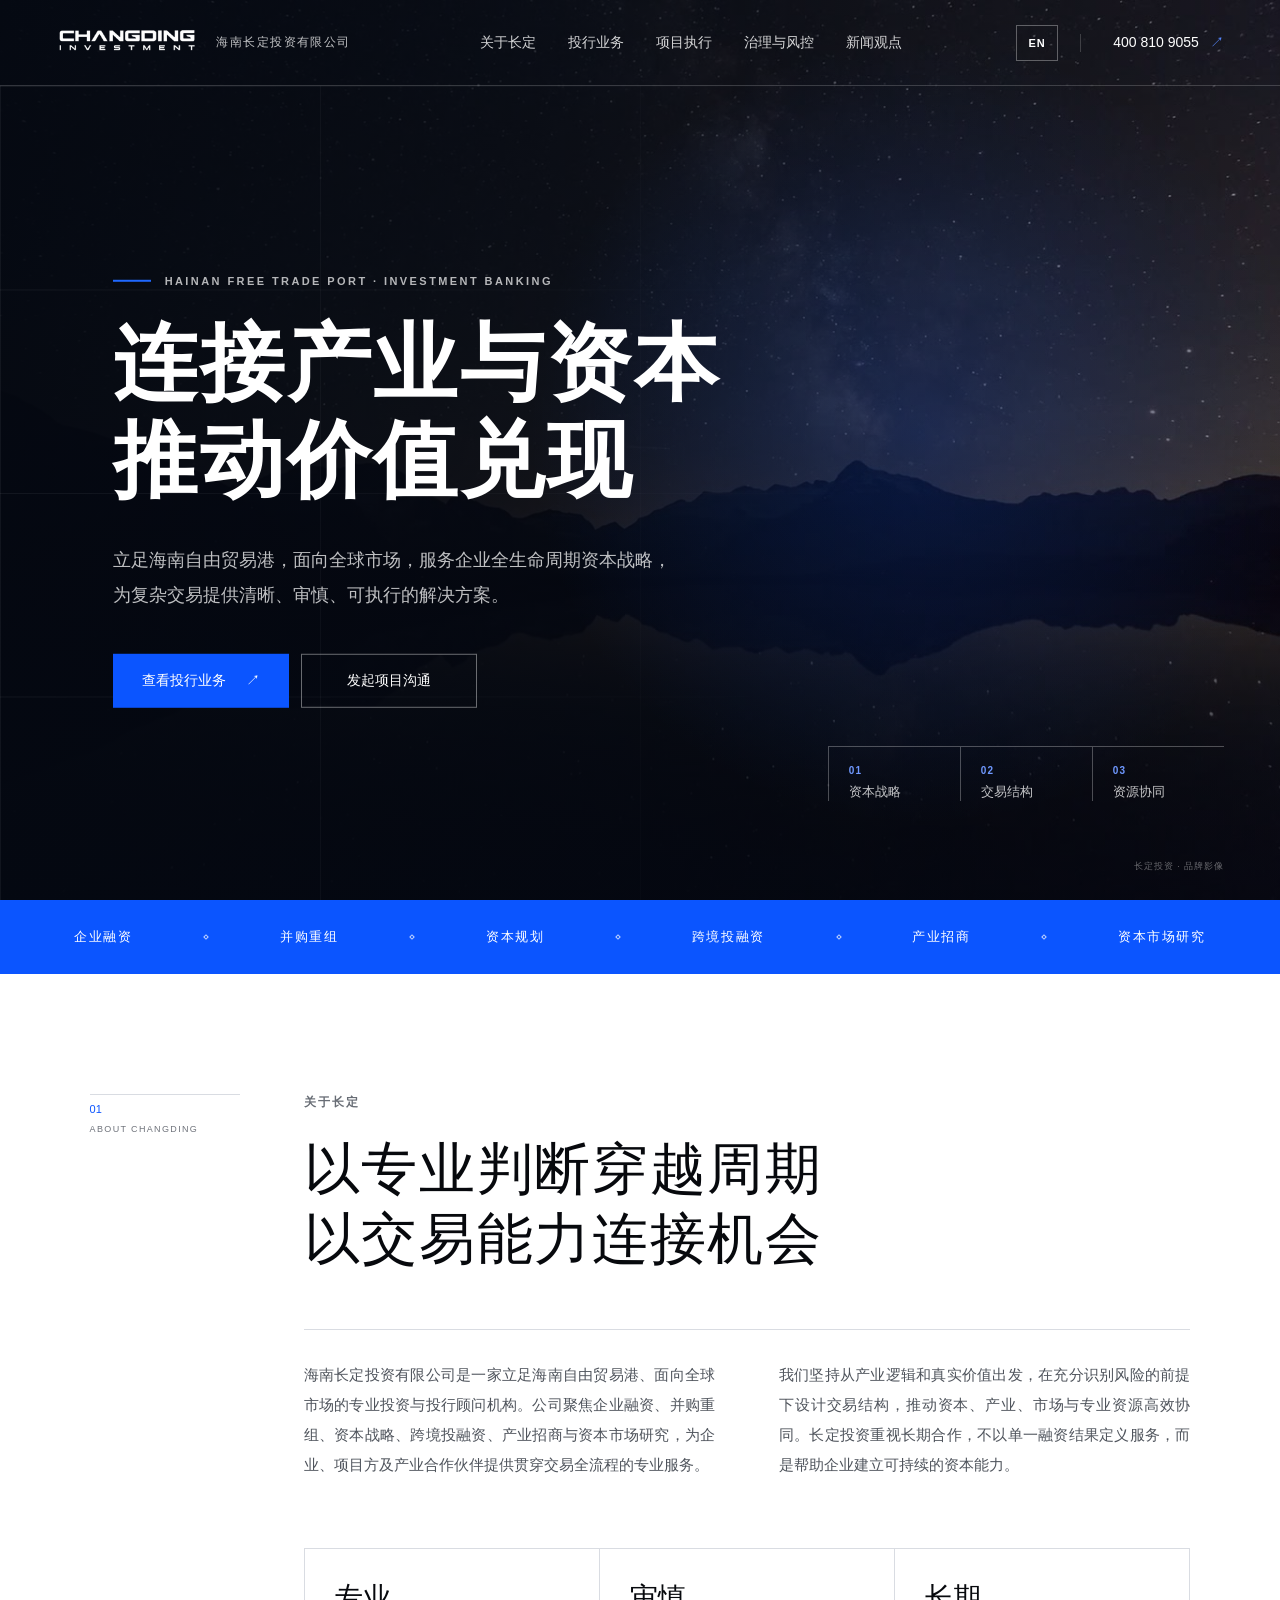
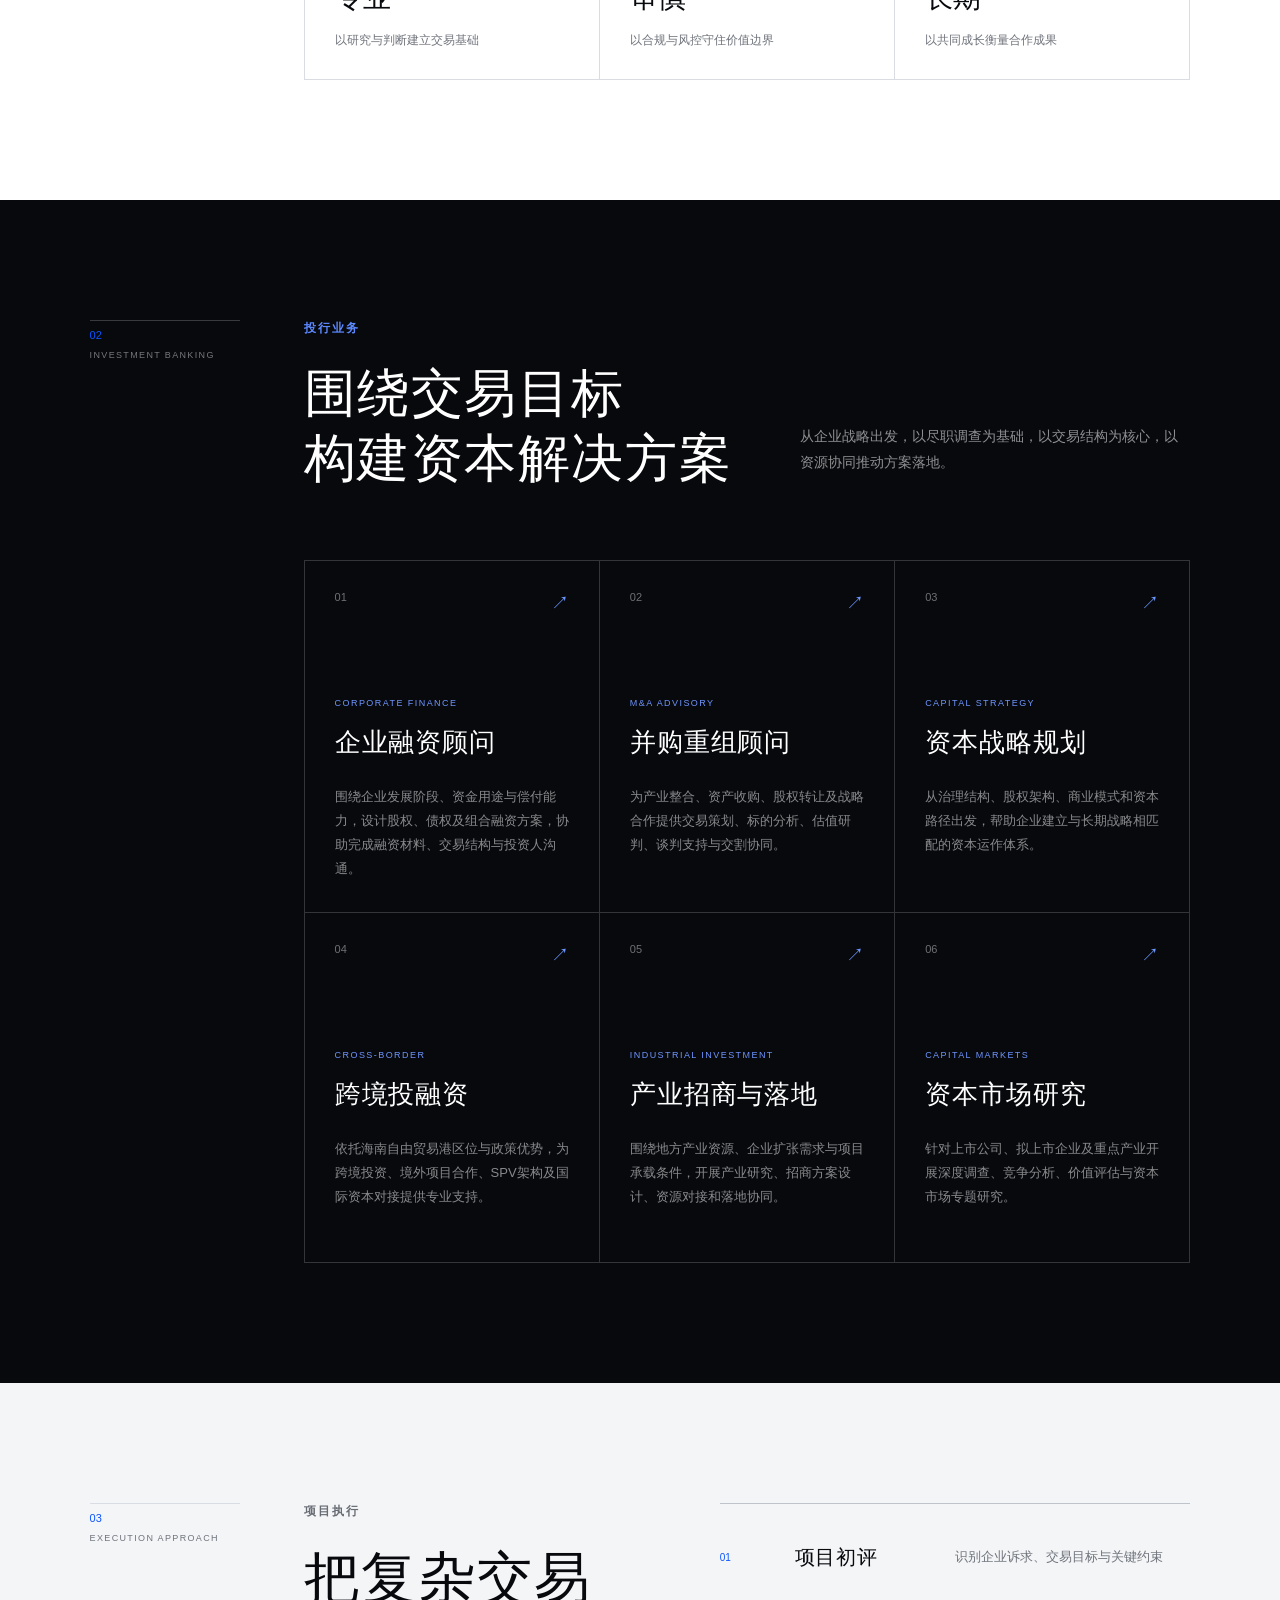
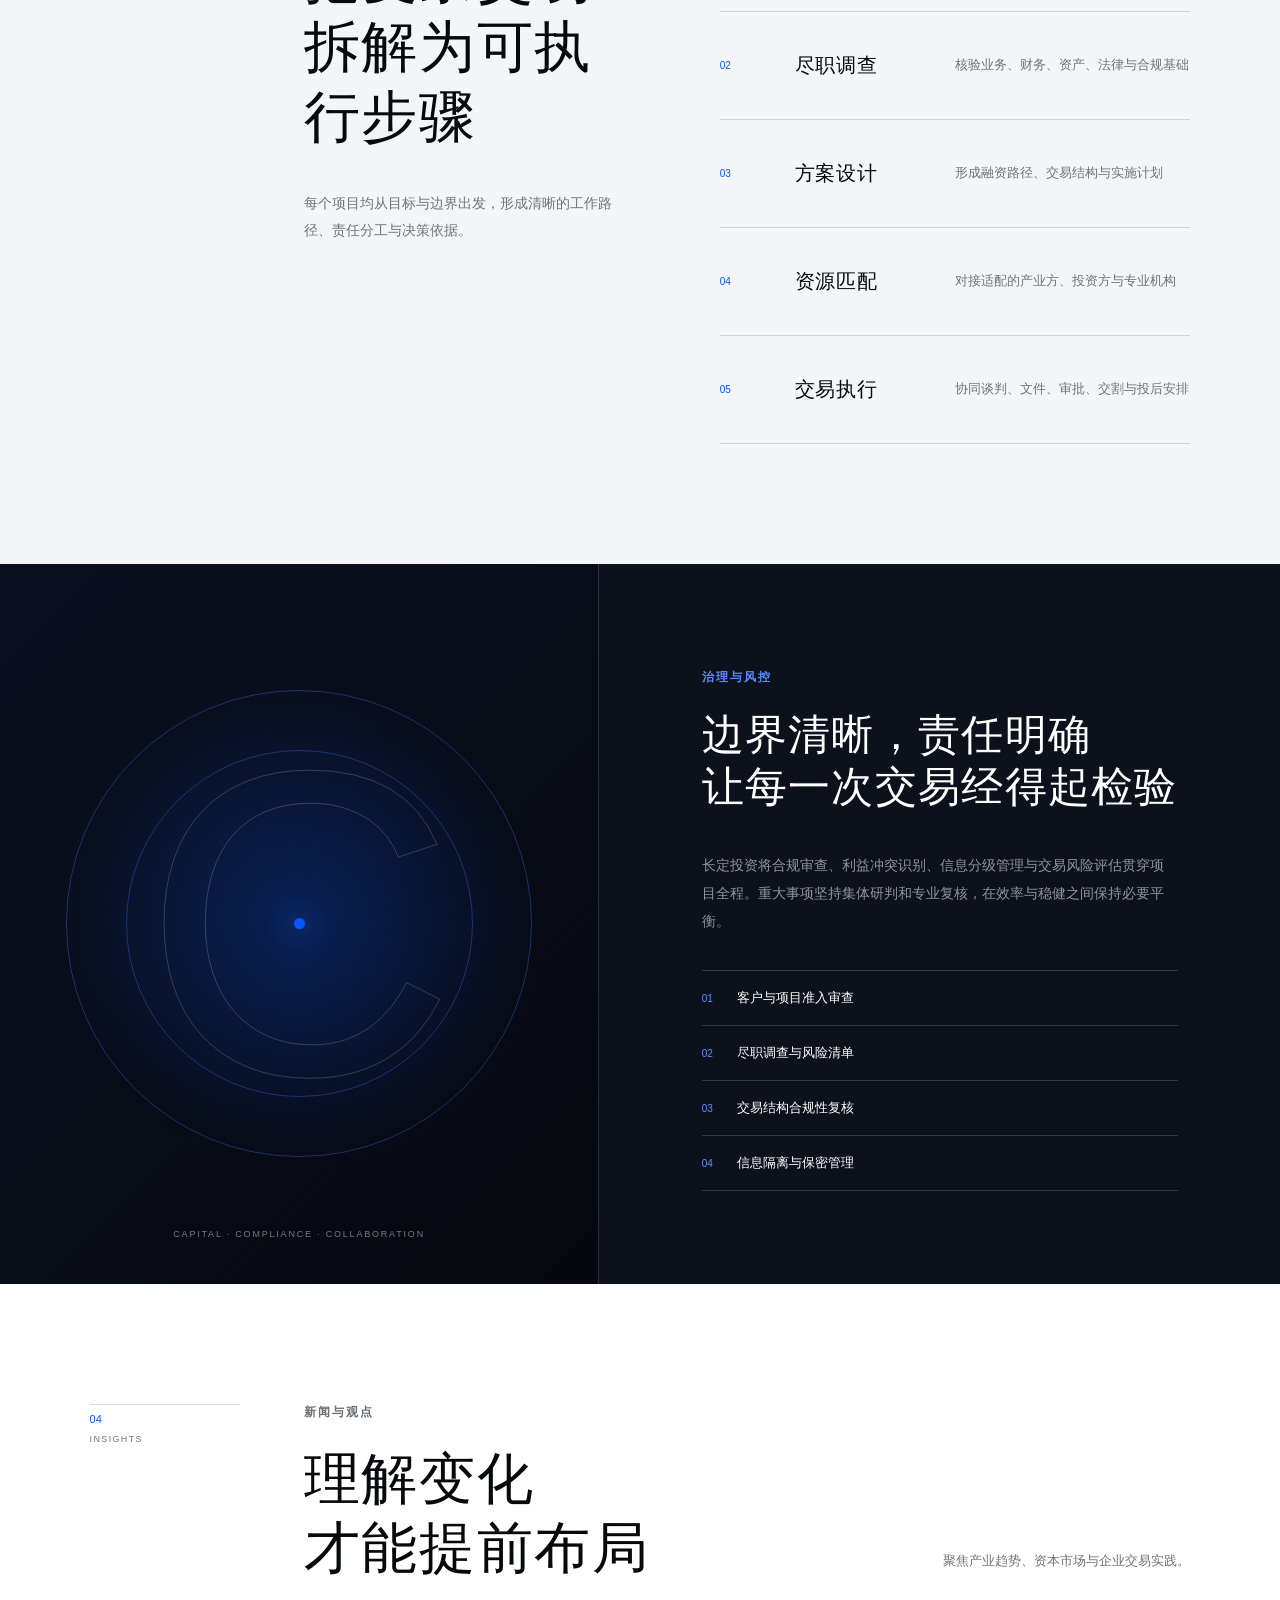
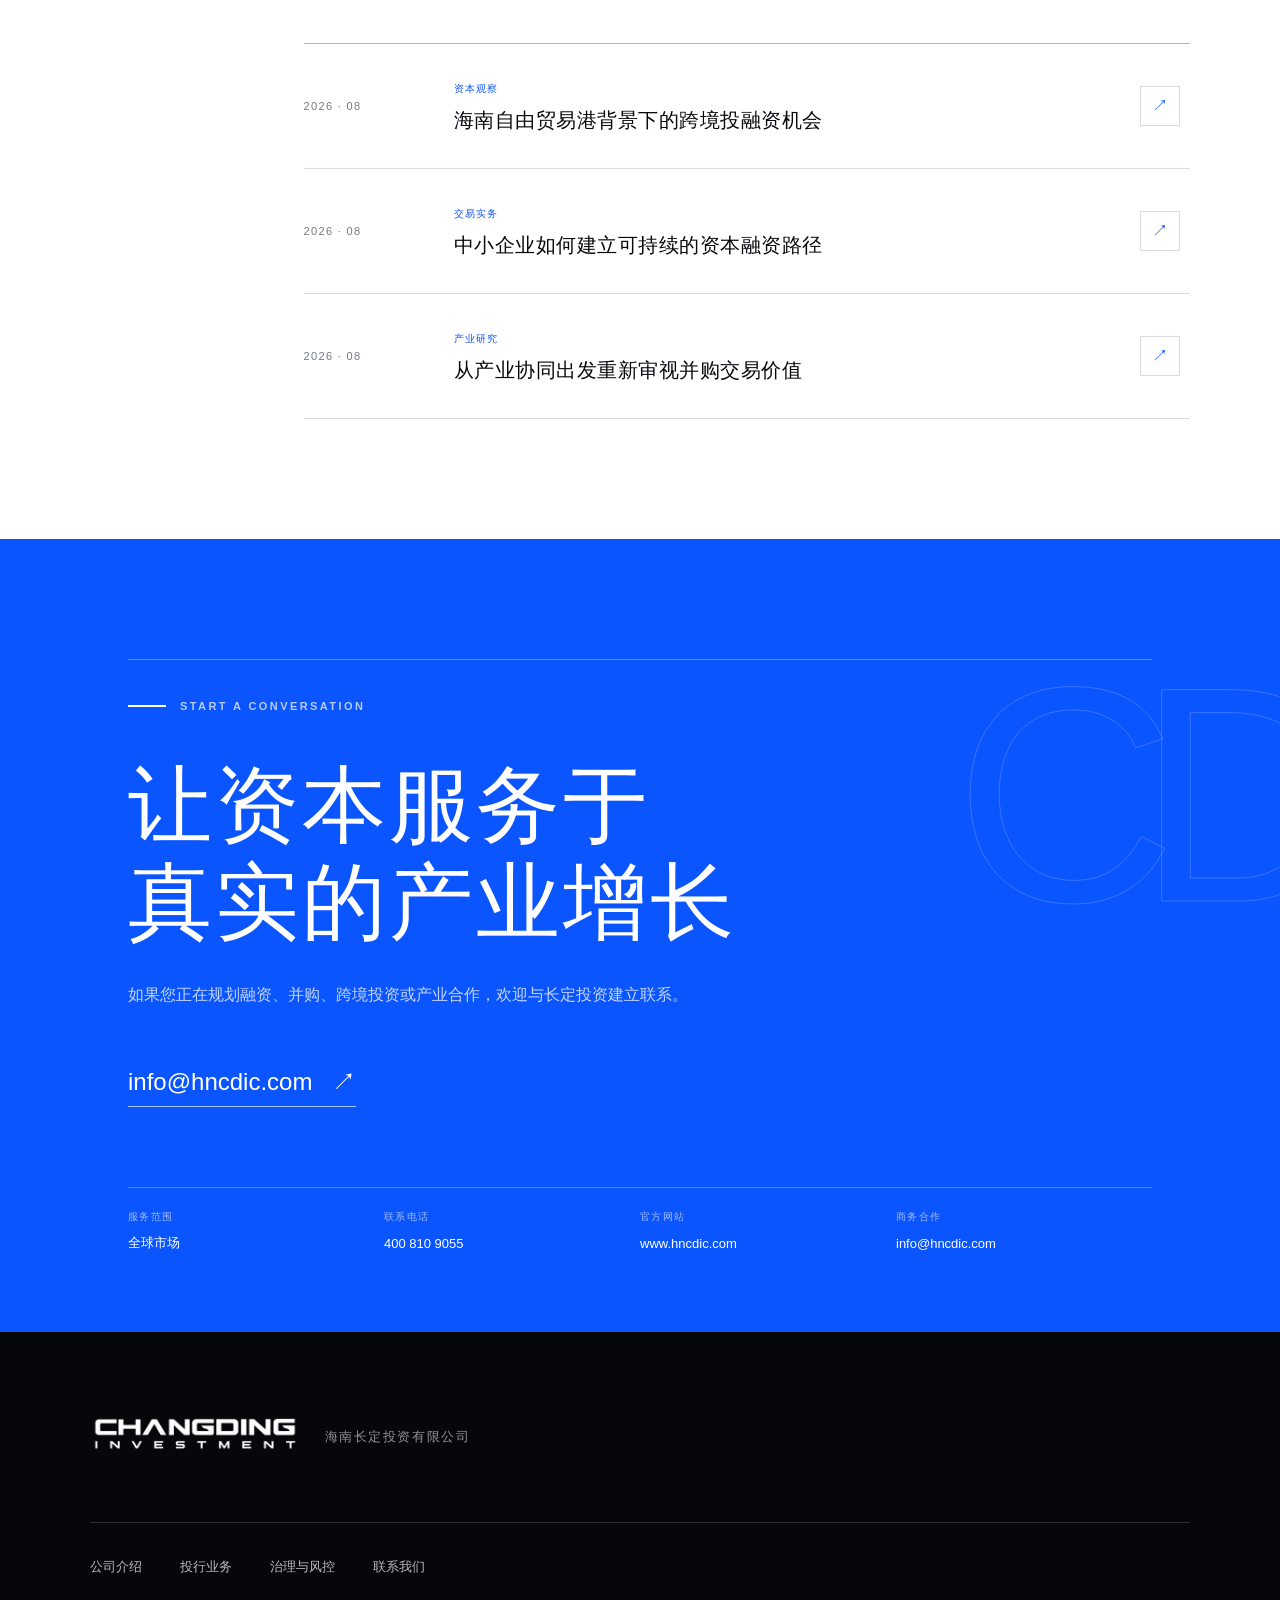
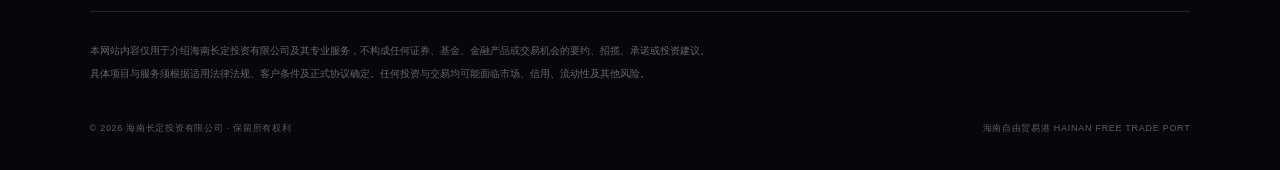
==== commit 98be5e26: "Clarify global service coverage" ====
--- a/index.html
+++ b/index.html
@@ -4,7 +4,7 @@
   <meta charset="utf-8">
   <meta name="viewport" content="width=device-width,initial-scale=1">
   <title>海南长定投资有限公司｜投资银行与资本顾问</title>
-  <meta name="description" content="海南长定投资有限公司立足海南自由贸易港，提供企业融资、并购重组、资本战略、跨境投融资、产业招商与资本市场研究服务。">
+  <meta name="description" content="海南长定投资有限公司立足海南自由贸易港、面向全球市场，提供企业融资、并购重组、资本战略、跨境投融资、产业招商与资本市场研究服务。">
   <meta name="keywords" content="海南长定投资,投资银行,企业融资,并购重组,跨境投融资,海南自由贸易港">
   <link rel="alternate" hreflang="zh-CN" href="https://hncdic.com/">
   <link rel="alternate" hreflang="en" href="https://hncdic.com/en/">
@@ -40,7 +40,7 @@
     <div class="hero-content">
       <p class="eyebrow"><span></span> HAINAN FREE TRADE PORT · INVESTMENT BANKING</p>
       <h1>连接产业与资本<br>推动价值兑现</h1>
-      <p class="hero-lead">立足海南自由贸易港，服务企业全生命周期资本战略，<br>为复杂交易提供清晰、审慎、可执行的解决方案。</p>
+      <p class="hero-lead">立足海南自由贸易港，面向全球市场，服务企业全生命周期资本战略，<br>为复杂交易提供清晰、审慎、可执行的解决方案。</p>
       <div class="hero-actions"><a class="button button-blue" href="#services">查看投行业务 <span>↗</span></a><a class="button button-ghost" href="#contact">发起项目沟通</a></div>
     </div>
     <div class="hero-side"><div><strong>01</strong><span>资本战略</span></div><div><strong>02</strong><span>交易结构</span></div><div><strong>03</strong><span>资源协同</span></div></div>
@@ -54,7 +54,7 @@
     <div class="about-main">
       <p class="kicker">关于长定</p><h2>以专业判断穿越周期<br>以交易能力连接机会</h2>
       <div class="about-copy">
-        <p>海南长定投资有限公司是一家立足海南自由贸易港的专业投资与投行顾问机构。公司聚焦企业融资、并购重组、资本战略、跨境投融资、产业招商与资本市场研究，为企业、项目方及产业合作伙伴提供贯穿交易全流程的专业服务。</p>
+        <p>海南长定投资有限公司是一家立足海南自由贸易港、面向全球市场的专业投资与投行顾问机构。公司聚焦企业融资、并购重组、资本战略、跨境投融资、产业招商与资本市场研究，为企业、项目方及产业合作伙伴提供贯穿交易全流程的专业服务。</p>
         <p>我们坚持从产业逻辑和真实价值出发，在充分识别风险的前提下设计交易结构，推动资本、产业、市场与专业资源高效协同。长定投资重视长期合作，不以单一融资结果定义服务，而是帮助企业建立可持续的资本能力。</p>
       </div>
       <div class="principles"><div><strong>专业</strong><span>以研究与判断建立交易基础</span></div><div><strong>审慎</strong><span>以合规与风控守住价值边界</span></div><div><strong>长期</strong><span>以共同成长衡量合作成果</span></div></div>
@@ -108,7 +108,7 @@
 
   <section class="contact" id="contact">
     <div class="contact-line"></div><p class="eyebrow"><span></span> START A CONVERSATION</p><h2>让资本服务于<br>真实的产业增长</h2><p>如果您正在规划融资、并购、跨境投资或产业合作，欢迎与长定投资建立联系。</p><a class="contact-email" href="mailto:info@hncdic.com">info@hncdic.com <span>↗</span></a>
-    <div class="contact-meta"><div><span>业务区域</span><strong>中国 · 海南自由贸易港</strong></div><div><span>联系电话</span><strong><a href="tel:4008109055">400 810 9055</a></strong></div><div><span>官方网站</span><strong>www.hncdic.com</strong></div><div><span>商务合作</span><strong>info@hncdic.com</strong></div></div>
+    <div class="contact-meta"><div><span>服务范围</span><strong>全球市场</strong></div><div><span>联系电话</span><strong><a href="tel:4008109055">400 810 9055</a></strong></div><div><span>官方网站</span><strong>www.hncdic.com</strong></div><div><span>商务合作</span><strong>info@hncdic.com</strong></div></div>
   </section>
 
   <footer>
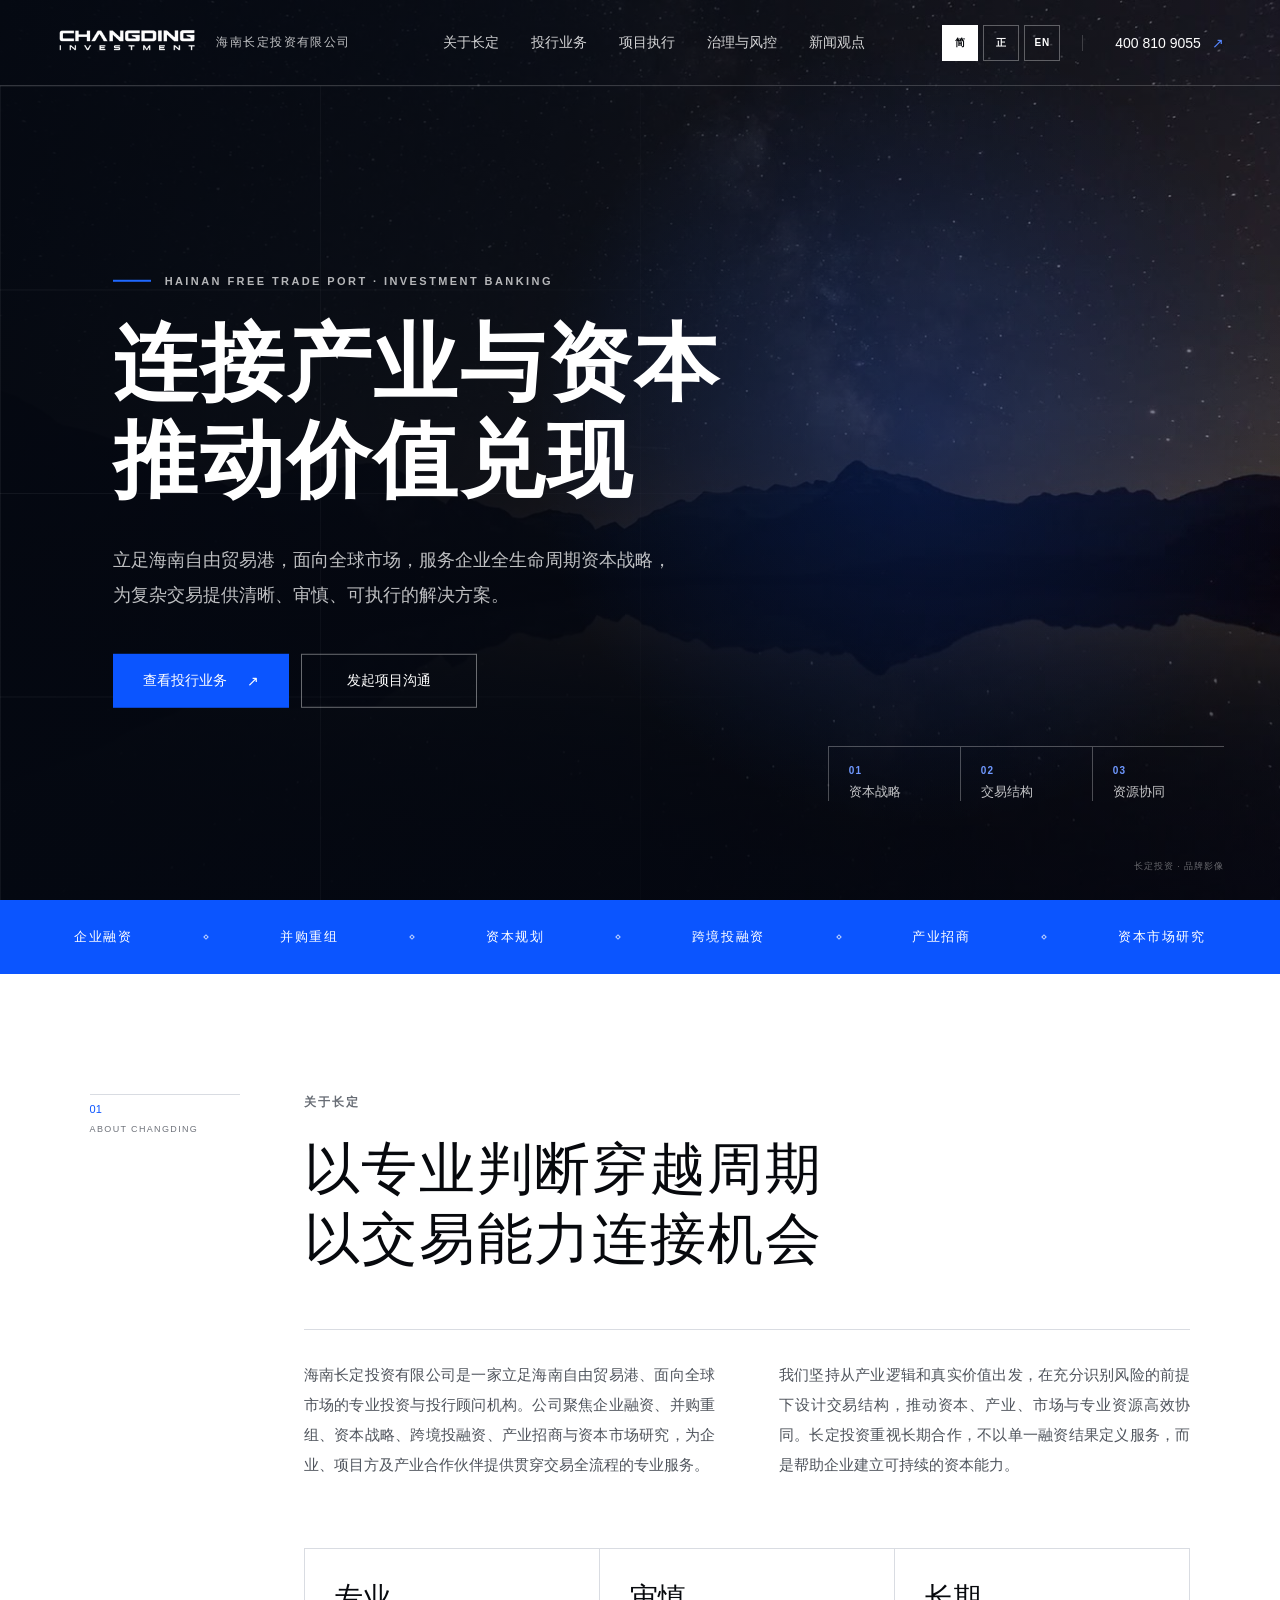
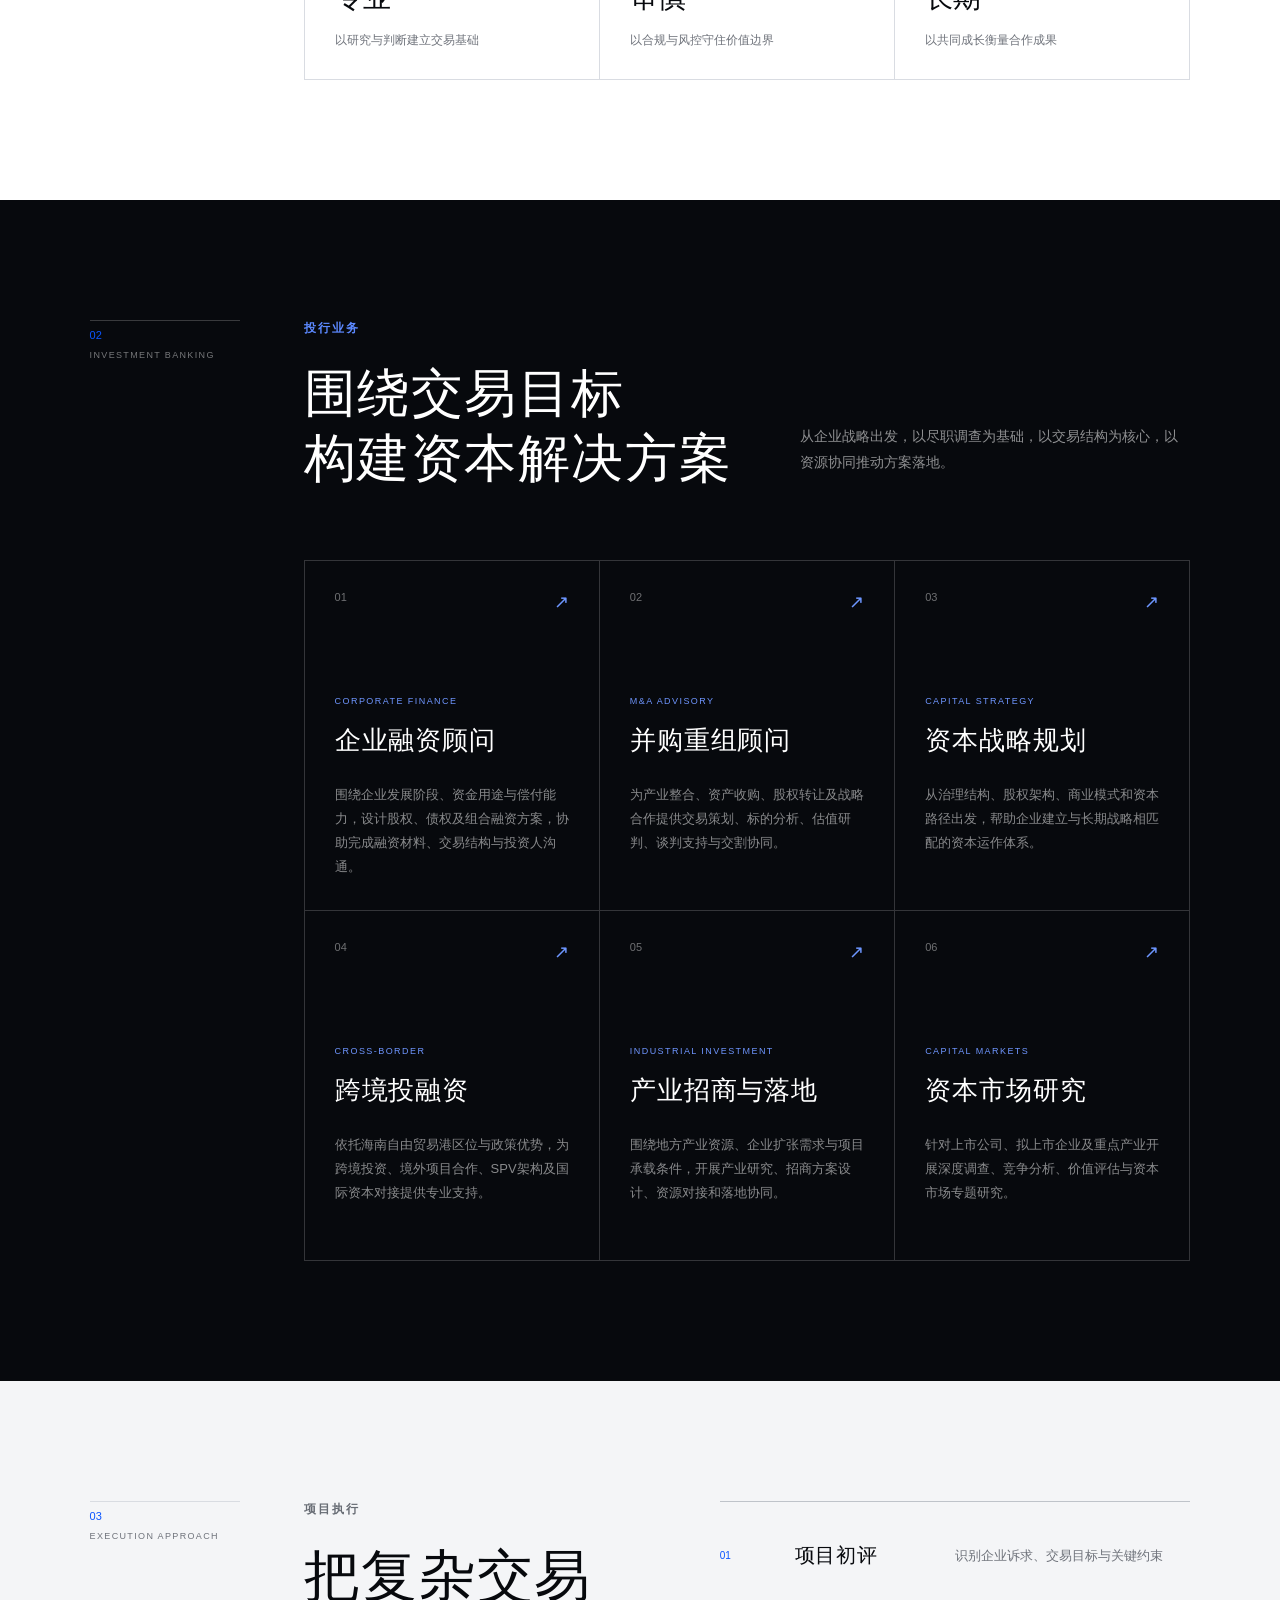
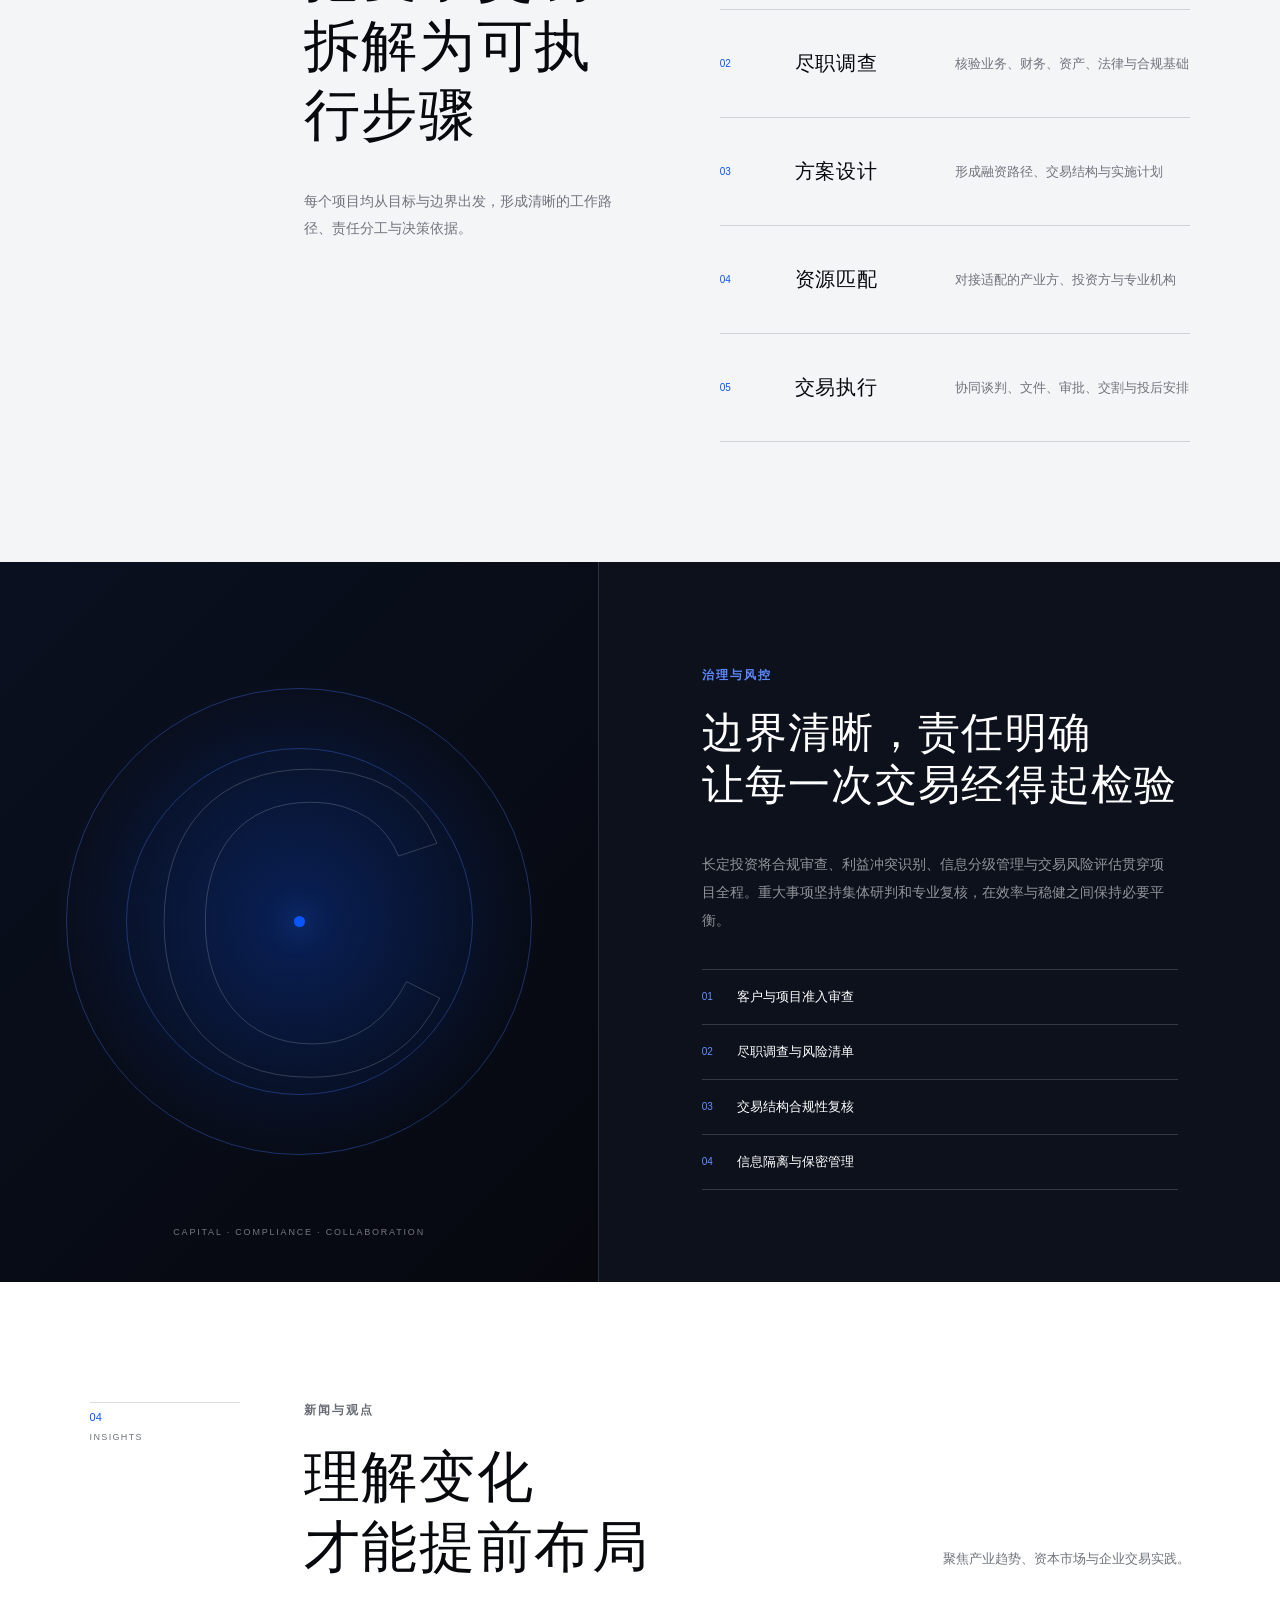
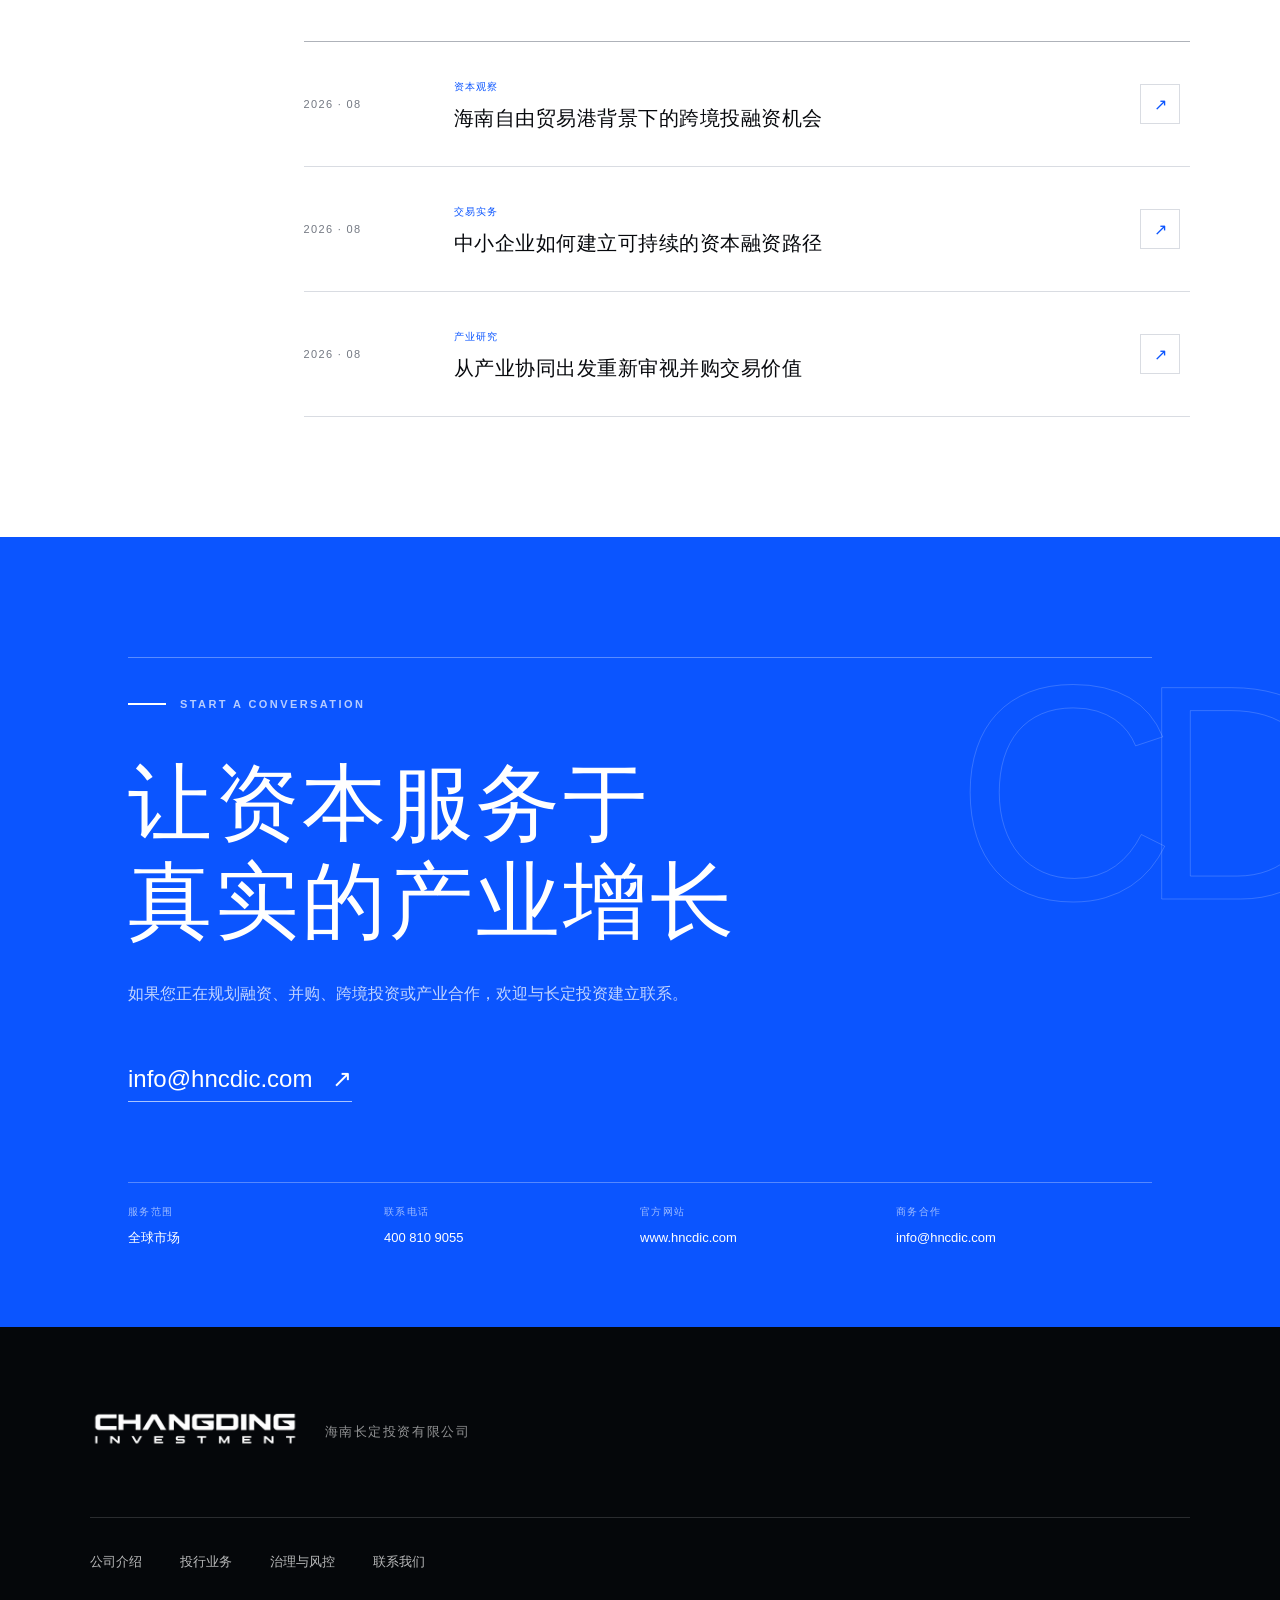
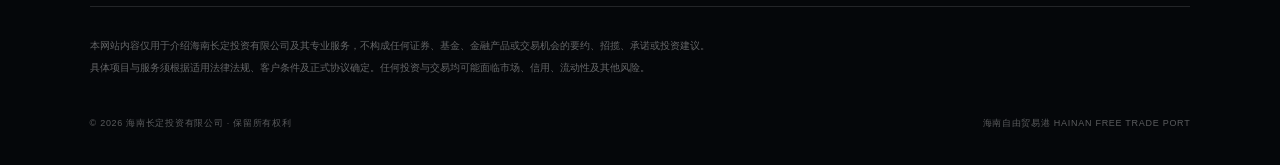
==== commit 6c476b16: "Add Simplified Traditional and English selector" ====
--- a/index.html
+++ b/index.html
@@ -1,16 +1,17 @@
 <!doctype html>
-<html lang="zh-CN">
+<html lang="zh-Hans">
 <head>
   <meta charset="utf-8">
   <meta name="viewport" content="width=device-width,initial-scale=1">
   <title>海南长定投资有限公司｜投资银行与资本顾问</title>
   <meta name="description" content="海南长定投资有限公司立足海南自由贸易港、面向全球市场，提供企业融资、并购重组、资本战略、跨境投融资、产业招商与资本市场研究服务。">
   <meta name="keywords" content="海南长定投资,投资银行,企业融资,并购重组,跨境投融资,海南自由贸易港">
-  <link rel="alternate" hreflang="zh-CN" href="https://hncdic.com/">
+  <link rel="alternate" hreflang="zh-Hans" href="https://hncdic.com/">
+  <link rel="alternate" hreflang="zh-Hant" href="https://hncdic.com/zh-hant/">
   <link rel="alternate" hreflang="en" href="https://hncdic.com/en/">
   <link rel="alternate" hreflang="x-default" href="https://hncdic.com/">
   <link rel="icon" href="favicon.svg" type="image/svg+xml">
-  <link rel="stylesheet" href="styles.css?v=20260830-8">
+  <link rel="stylesheet" href="styles.css?v=20260831-9">
 </head>
 <body>
 <main>
@@ -23,7 +24,11 @@
       <a href="#about">关于长定</a><a href="#services">投行业务</a><a href="#approach">项目执行</a><a href="#governance">治理与风控</a><a href="#insights">新闻观点</a>
     </nav>
     <div class="header-tools">
-      <a class="lang-switch" href="en/" lang="en" aria-label="Switch to English">EN</a>
+      <nav class="language-nav" aria-label="语言切换">
+        <a class="lang-switch" href="./" lang="zh-Hans" aria-current="page" aria-label="简体中文">简</a>
+        <a class="lang-switch" href="zh-hant/" lang="zh-Hant" aria-label="正體中文">正</a>
+        <a class="lang-switch" href="en/" lang="en" aria-label="English">EN</a>
+      </nav>
       <a class="header-contact" href="tel:4008109055">400 810 9055 <span>↗</span></a>
     </div>
     <details class="mobile-menu">
--- a/styles.css
+++ b/styles.css
@@ -15,8 +15,10 @@
 .desktop-nav a:hover { color:#fff; }
 .desktop-nav a:hover::after { right:0; }
 .header-tools { display:flex; align-items:center; gap:22px; }
-.lang-switch { min-width:42px; height:36px; padding:0 10px; display:inline-flex; align-items:center; justify-content:center; border:1px solid rgba(255,255,255,.32); font-size:11px; font-weight:700; letter-spacing:.1em; transition:background .25s ease,border-color .25s ease; }
+.language-nav { display:flex; align-items:center; gap:5px; }
+.lang-switch { min-width:36px; height:36px; padding:0 8px; display:inline-flex; align-items:center; justify-content:center; border:1px solid rgba(255,255,255,.32); font-size:10px; font-weight:700; letter-spacing:.06em; transition:background .25s ease,border-color .25s ease; }
 .lang-switch:hover { background:rgba(255,255,255,.1); border-color:rgba(255,255,255,.65); }
+.lang-switch[aria-current="page"] { background:#fff; border-color:#fff; color:#07090d; }
 .header-contact { border-left:1px solid rgba(255,255,255,.18); padding-left:32px; font-size:14px; }
 .header-contact span { color:#5687ff; margin-left:7px; }
 .mobile-menu { display:none; }
@@ -157,14 +159,15 @@
 }
 
 @media (max-width:760px) {
-  .site-header { height:72px; padding:0 18px; grid-template-columns:1fr auto auto; gap:10px; }
+  .site-header { height:72px; padding:0 14px; grid-template-columns:1fr auto auto; gap:6px; }
   .brand { gap:12px; }
-  .brand img { width:126px; }
+  .brand img { width:110px; }
   .brand span,.desktop-nav,.header-contact { display:none; }
   .header-tools { gap:0; }
-  .lang-switch { min-width:46px; height:44px; padding:0 8px; }
+  .language-nav { gap:3px; }
+  .lang-switch { min-width:30px; height:38px; padding:0 5px; font-size:9px; }
   .mobile-menu { display:block; position:relative; }
-  .mobile-menu summary { min-width:68px; min-height:44px; list-style:none; border:1px solid rgba(255,255,255,.4); padding:0 13px; display:grid; place-items:center; font-size:12px; cursor:pointer; }
+  .mobile-menu summary { min-width:58px; min-height:44px; list-style:none; border:1px solid rgba(255,255,255,.4); padding:0 10px; display:grid; place-items:center; font-size:11px; cursor:pointer; }
   .mobile-menu summary::-webkit-details-marker { display:none; }
   .mobile-menu nav { position:absolute; z-index:30; right:0; top:50px; width:min(250px,calc(100vw - 36px)); padding:12px; background:#080b11; border:1px solid rgba(255,255,255,.16); box-shadow:0 18px 45px rgba(0,0,0,.45); display:grid; }
   .mobile-menu nav a { min-height:46px; padding:0 12px; border-bottom:1px solid rgba(255,255,255,.1); display:flex; align-items:center; font-size:13px; }
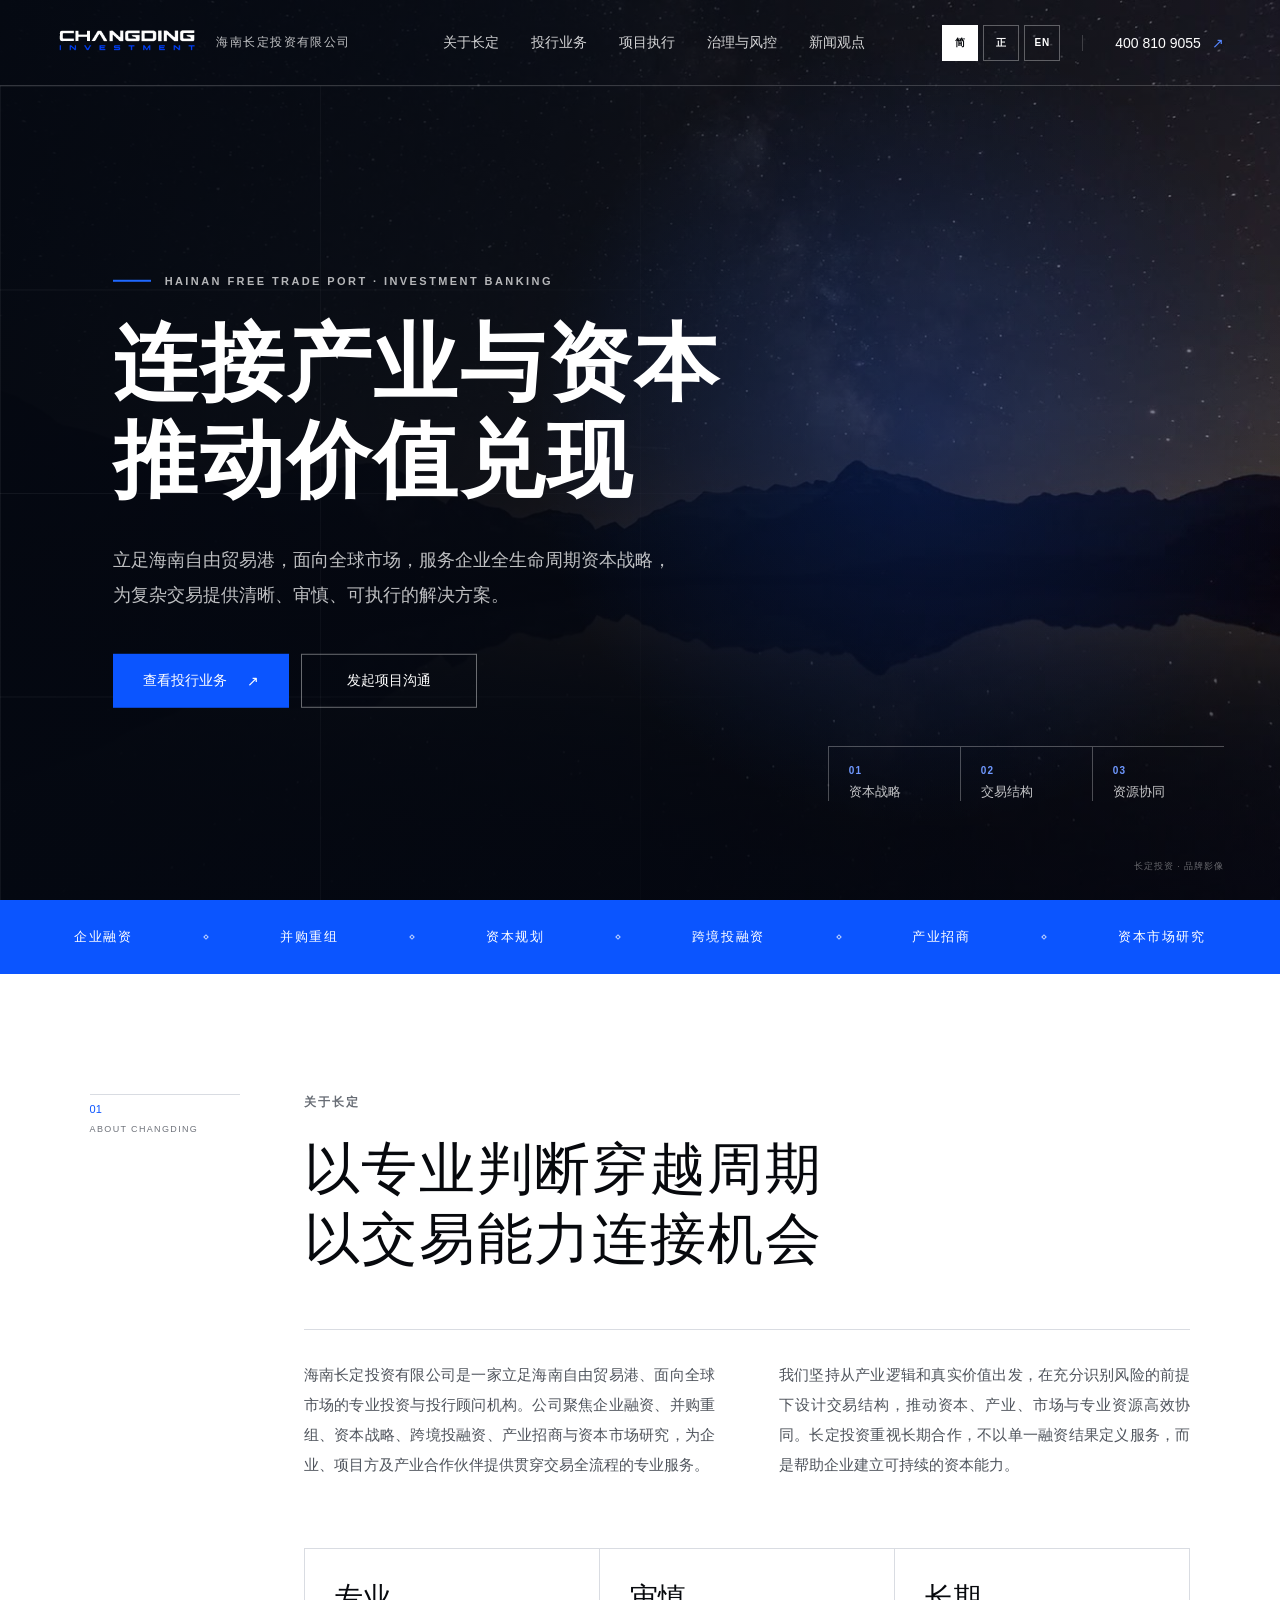
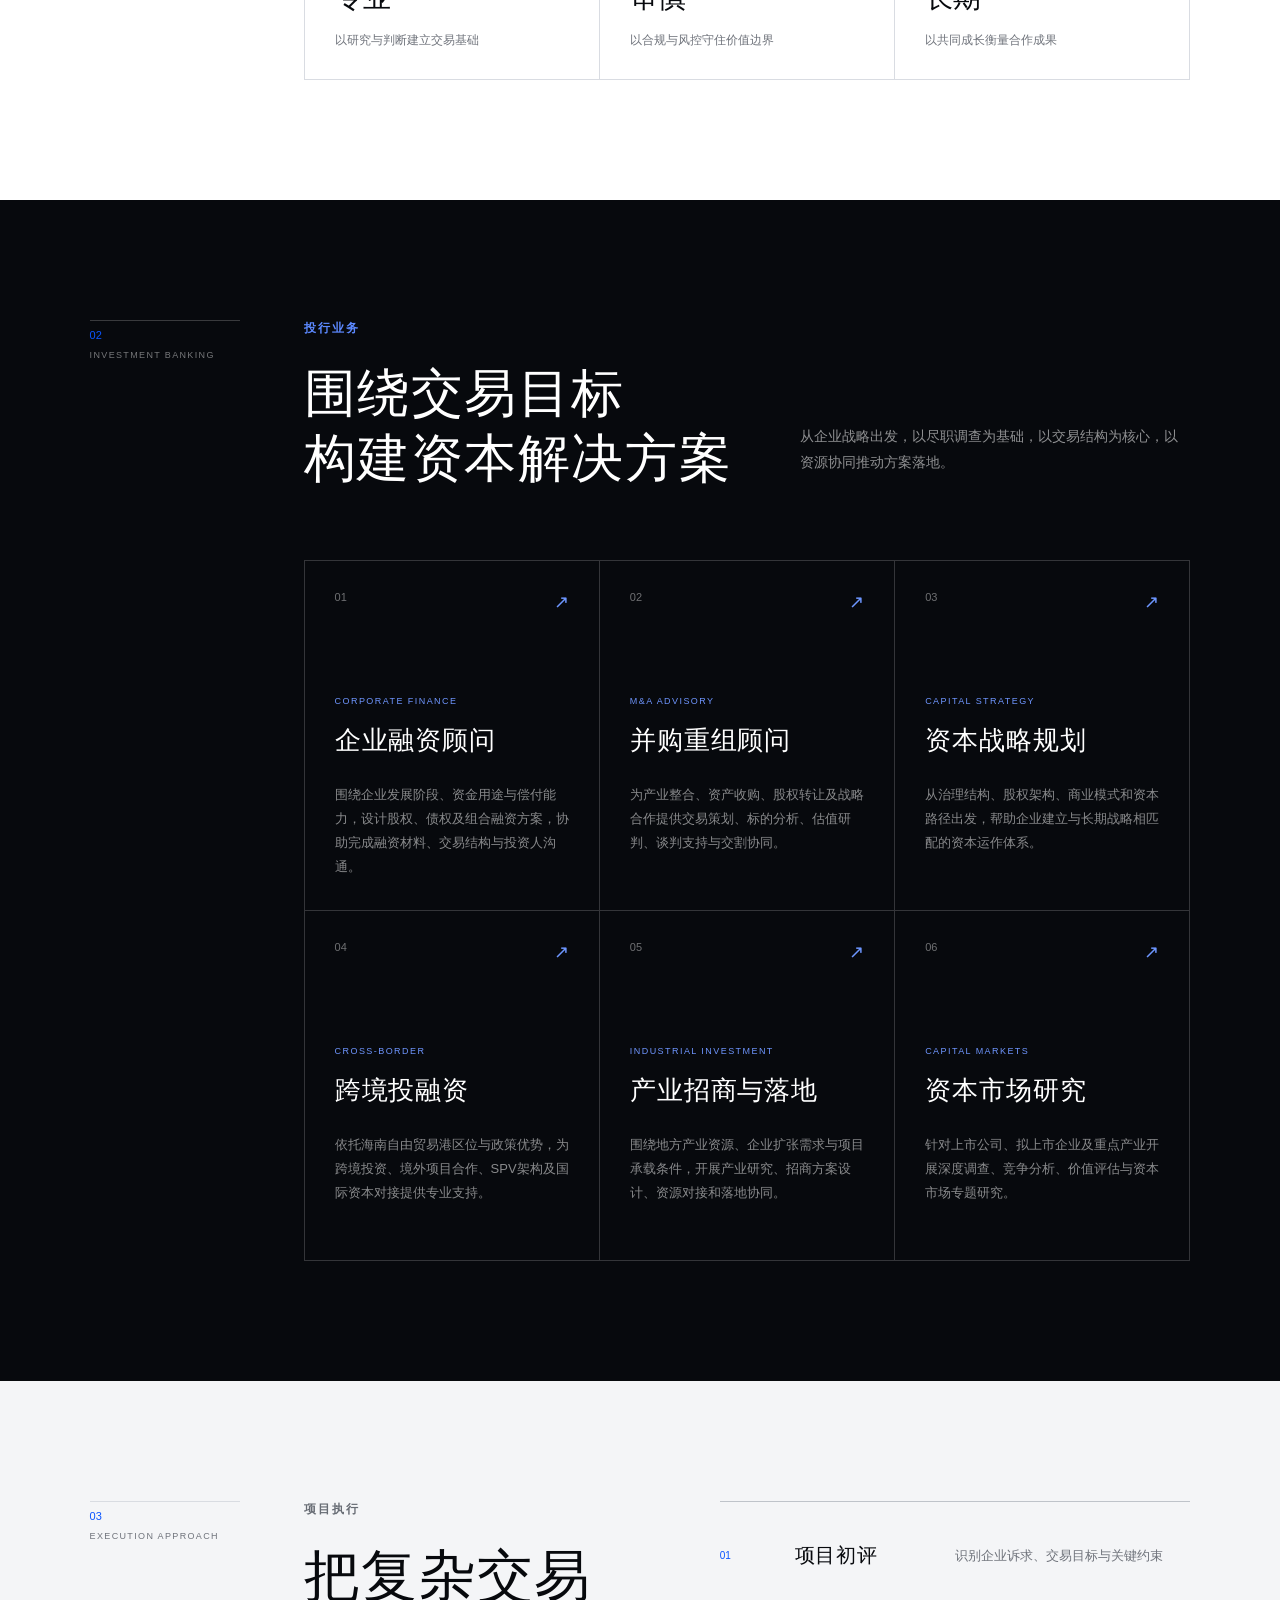
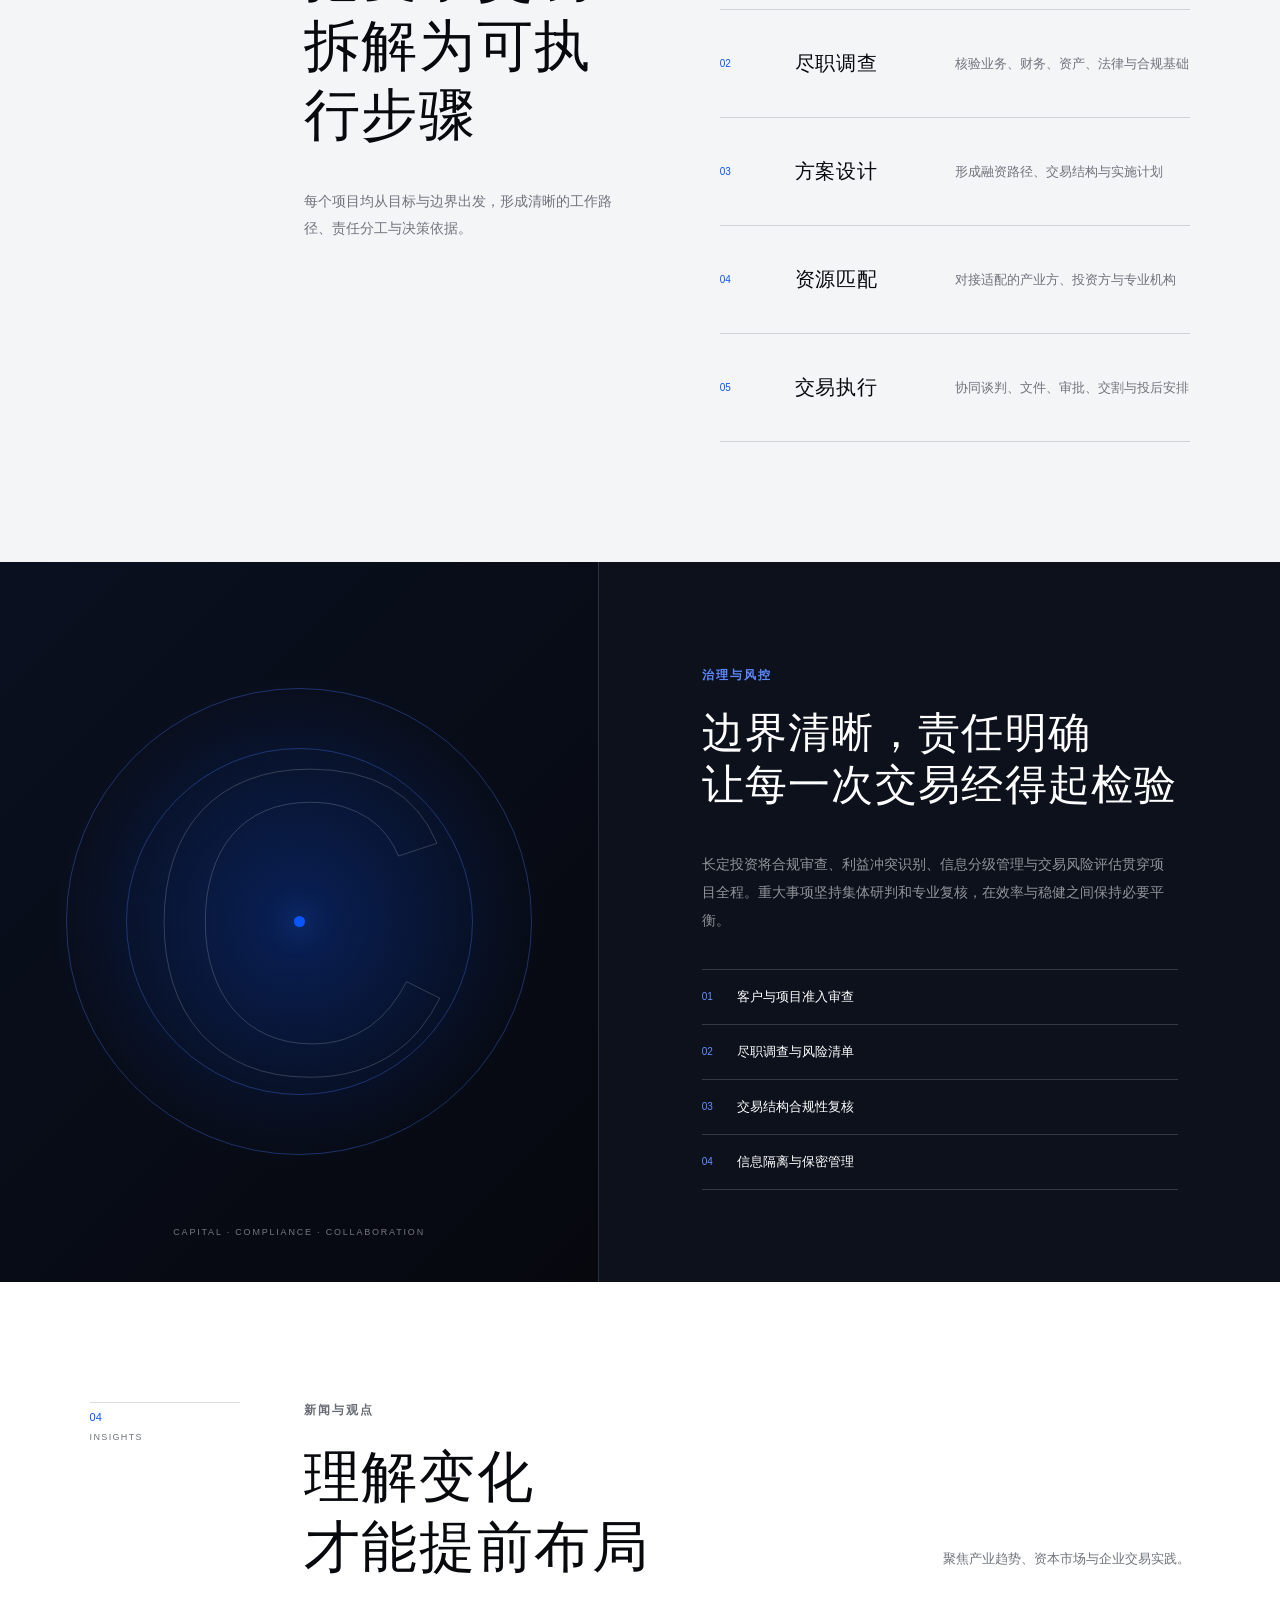
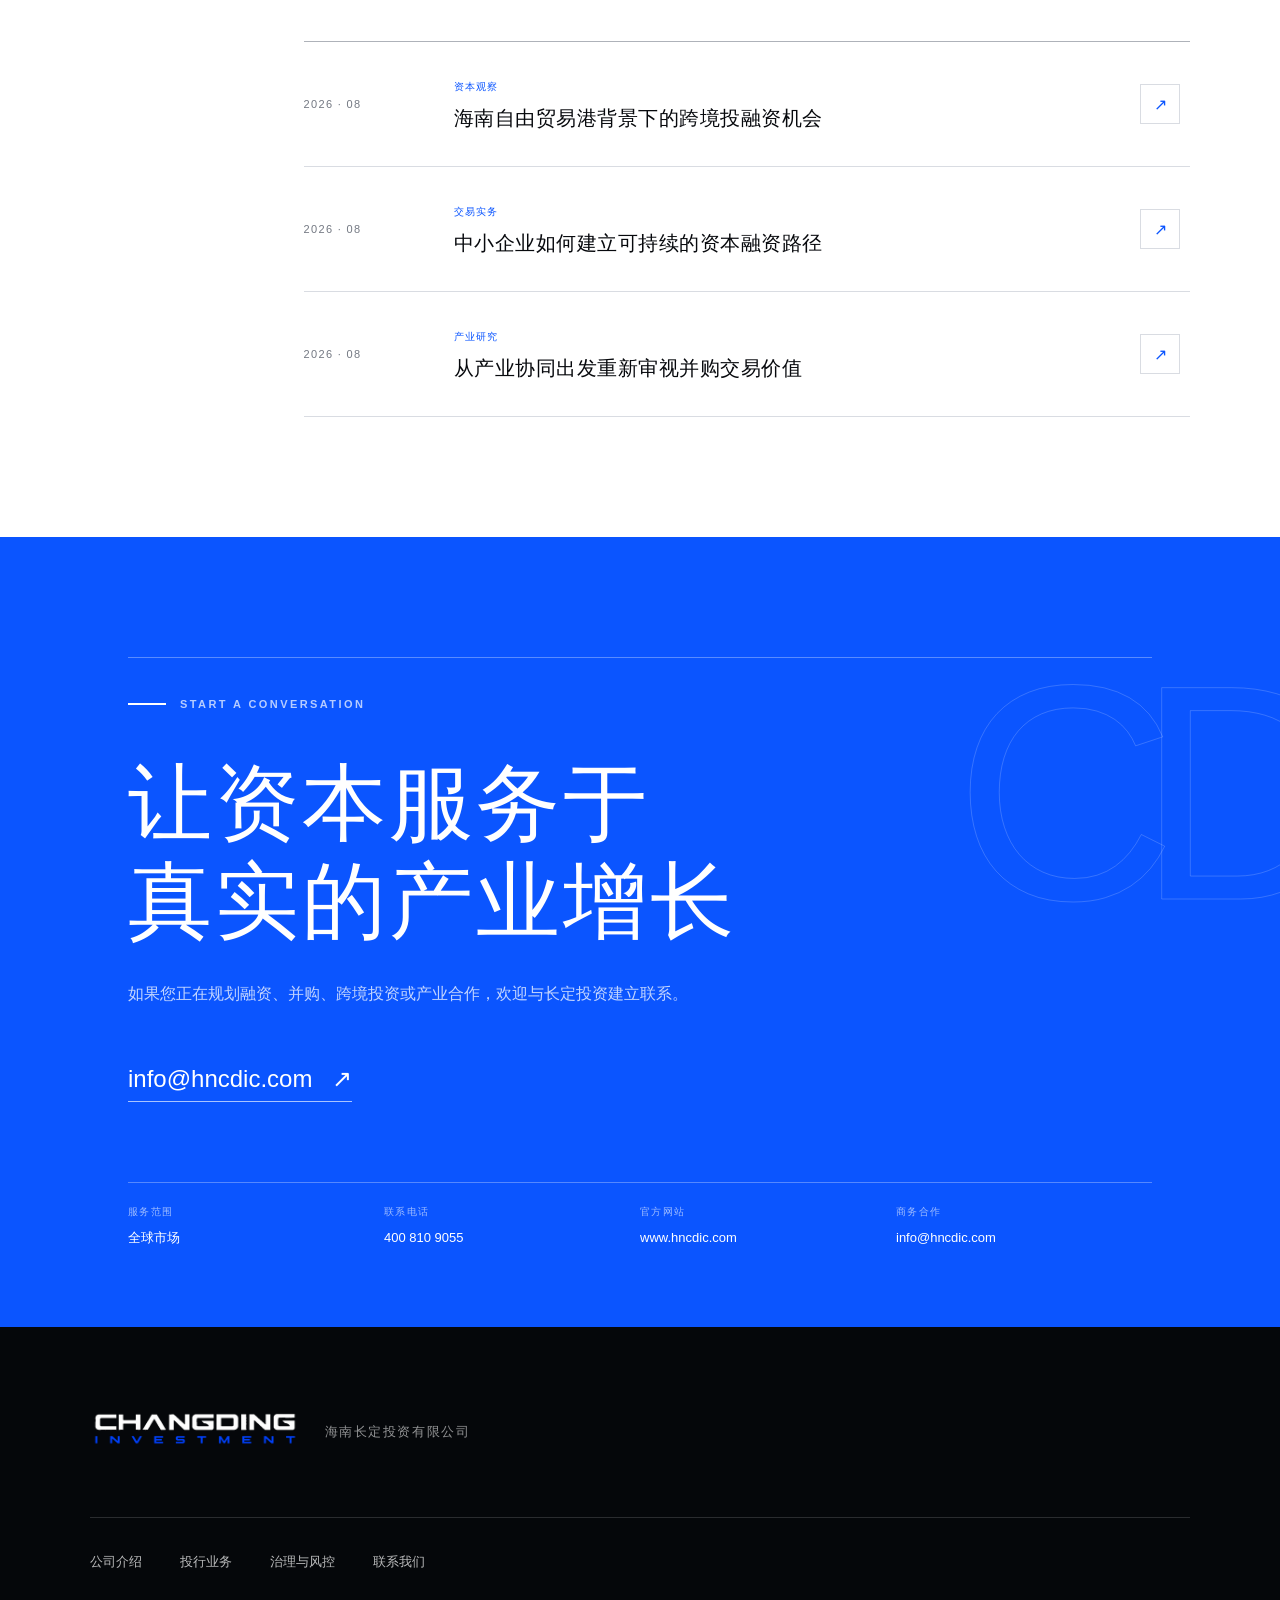
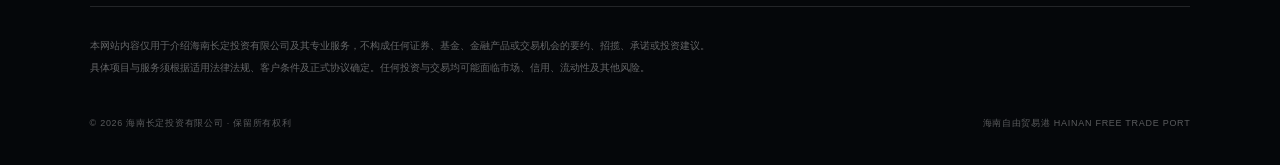
==== commit c79088ae: "Use blue-and-white logo on dark backgrounds" ====
--- a/index.html
+++ b/index.html
@@ -17,7 +17,7 @@
 <main>
   <header class="site-header">
     <a class="brand" href="#top" aria-label="海南长定投资有限公司首页">
-      <img src="changding-logo.png" alt="CHANGDING INVESTMENT">
+      <img src="changding-logo-dark.png" alt="CHANGDING INVESTMENT">
       <span>海南长定投资有限公司</span>
     </a>
     <nav class="desktop-nav" aria-label="主导航">
@@ -117,7 +117,7 @@
   </section>
 
   <footer>
-    <div class="footer-brand"><img src="changding-logo.png" alt="CHANGDING INVESTMENT"><p>海南长定投资有限公司</p></div>
+    <div class="footer-brand"><img src="changding-logo-dark.png" alt="CHANGDING INVESTMENT"><p>海南长定投资有限公司</p></div>
     <div class="footer-links"><a href="#about">公司介绍</a><a href="#services">投行业务</a><a href="#governance">治理与风控</a><a href="#contact">联系我们</a></div>
     <div class="legal"><p>本网站内容仅用于介绍海南长定投资有限公司及其专业服务，不构成任何证券、基金、金融产品或交易机会的要约、招揽、承诺或投资建议。</p><p>具体项目与服务须根据适用法律法规、客户条件及正式协议确定。任何投资与交易均可能面临市场、信用、流动性及其他风险。</p></div>
     <div class="copyright"><span>© 2026 海南长定投资有限公司 · 保留所有权利</span><span>海南自由贸易港 HAINAN FREE TRADE PORT</span></div>
--- a/styles.css
+++ b/styles.css
@@ -7,7 +7,7 @@
 
 .site-header { height:86px; display:grid; grid-template-columns:310px 1fr auto; align-items:center; padding:0 4.4vw; border-bottom:1px solid rgba(255,255,255,.18); position:absolute; inset:0 0 auto; z-index:20; color:#fff; }
 .brand { display:flex; align-items:center; gap:18px; }
-.brand img { width:142px; filter:brightness(0) invert(1); }
+.brand img { width:142px; }
 .brand span { font-size:12px; letter-spacing:.12em; color:rgba(255,255,255,.75); }
 .desktop-nav { display:flex; justify-content:center; gap:clamp(18px,2.5vw,42px); font-size:14px; }
 .desktop-nav a { position:relative; color:rgba(255,255,255,.82); transition:color .25s ease; }
@@ -131,7 +131,7 @@
 
 footer { background:#05070a; color:#fff; padding:70px 7vw 35px; }
 .footer-brand { display:flex; align-items:center; gap:25px; padding-bottom:50px; border-bottom:1px solid rgba(255,255,255,.15); }
-.footer-brand img { width:210px; filter:brightness(0) invert(1); }
+.footer-brand img { width:210px; }
 .footer-brand p { font-size:13px; letter-spacing:.12em; color:rgba(255,255,255,.56); }
 .footer-links { display:flex; gap:38px; padding:35px 0; font-size:13px; }
 .footer-links a { color:rgba(255,255,255,.72); }
